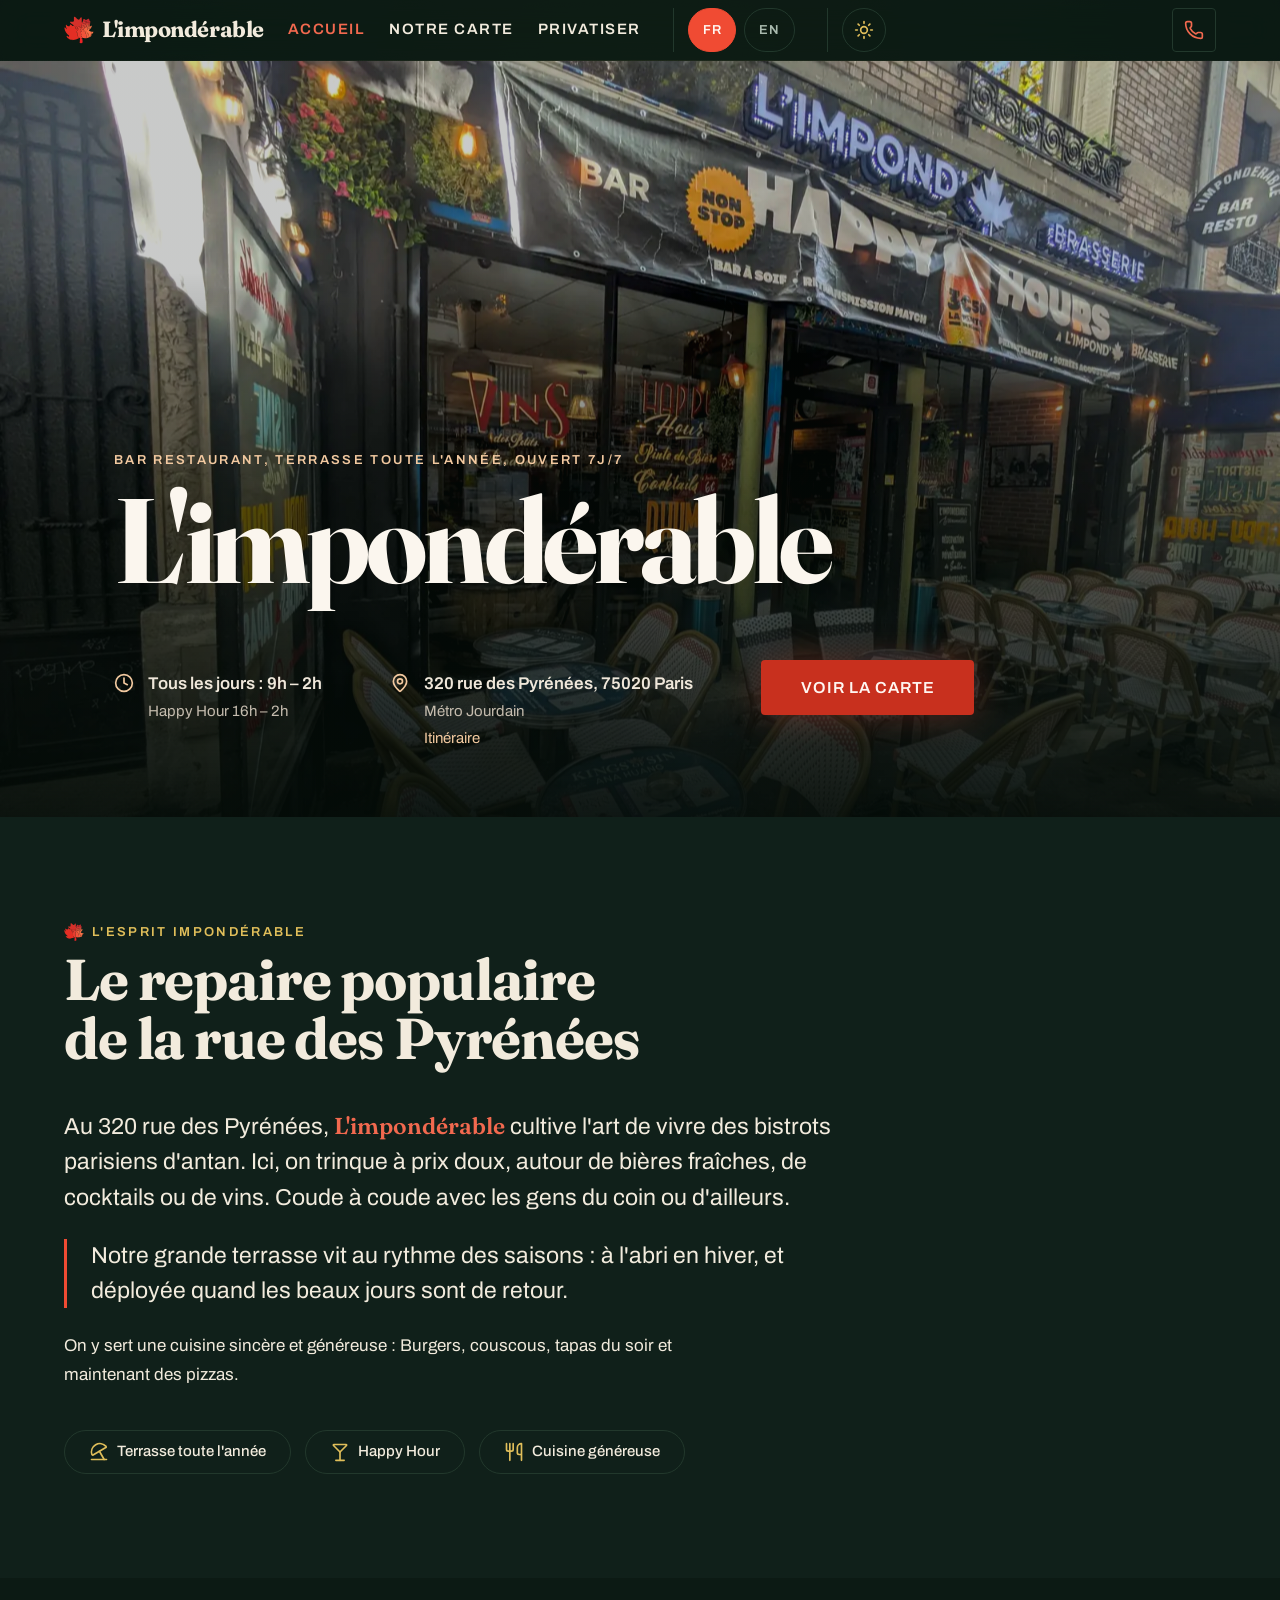
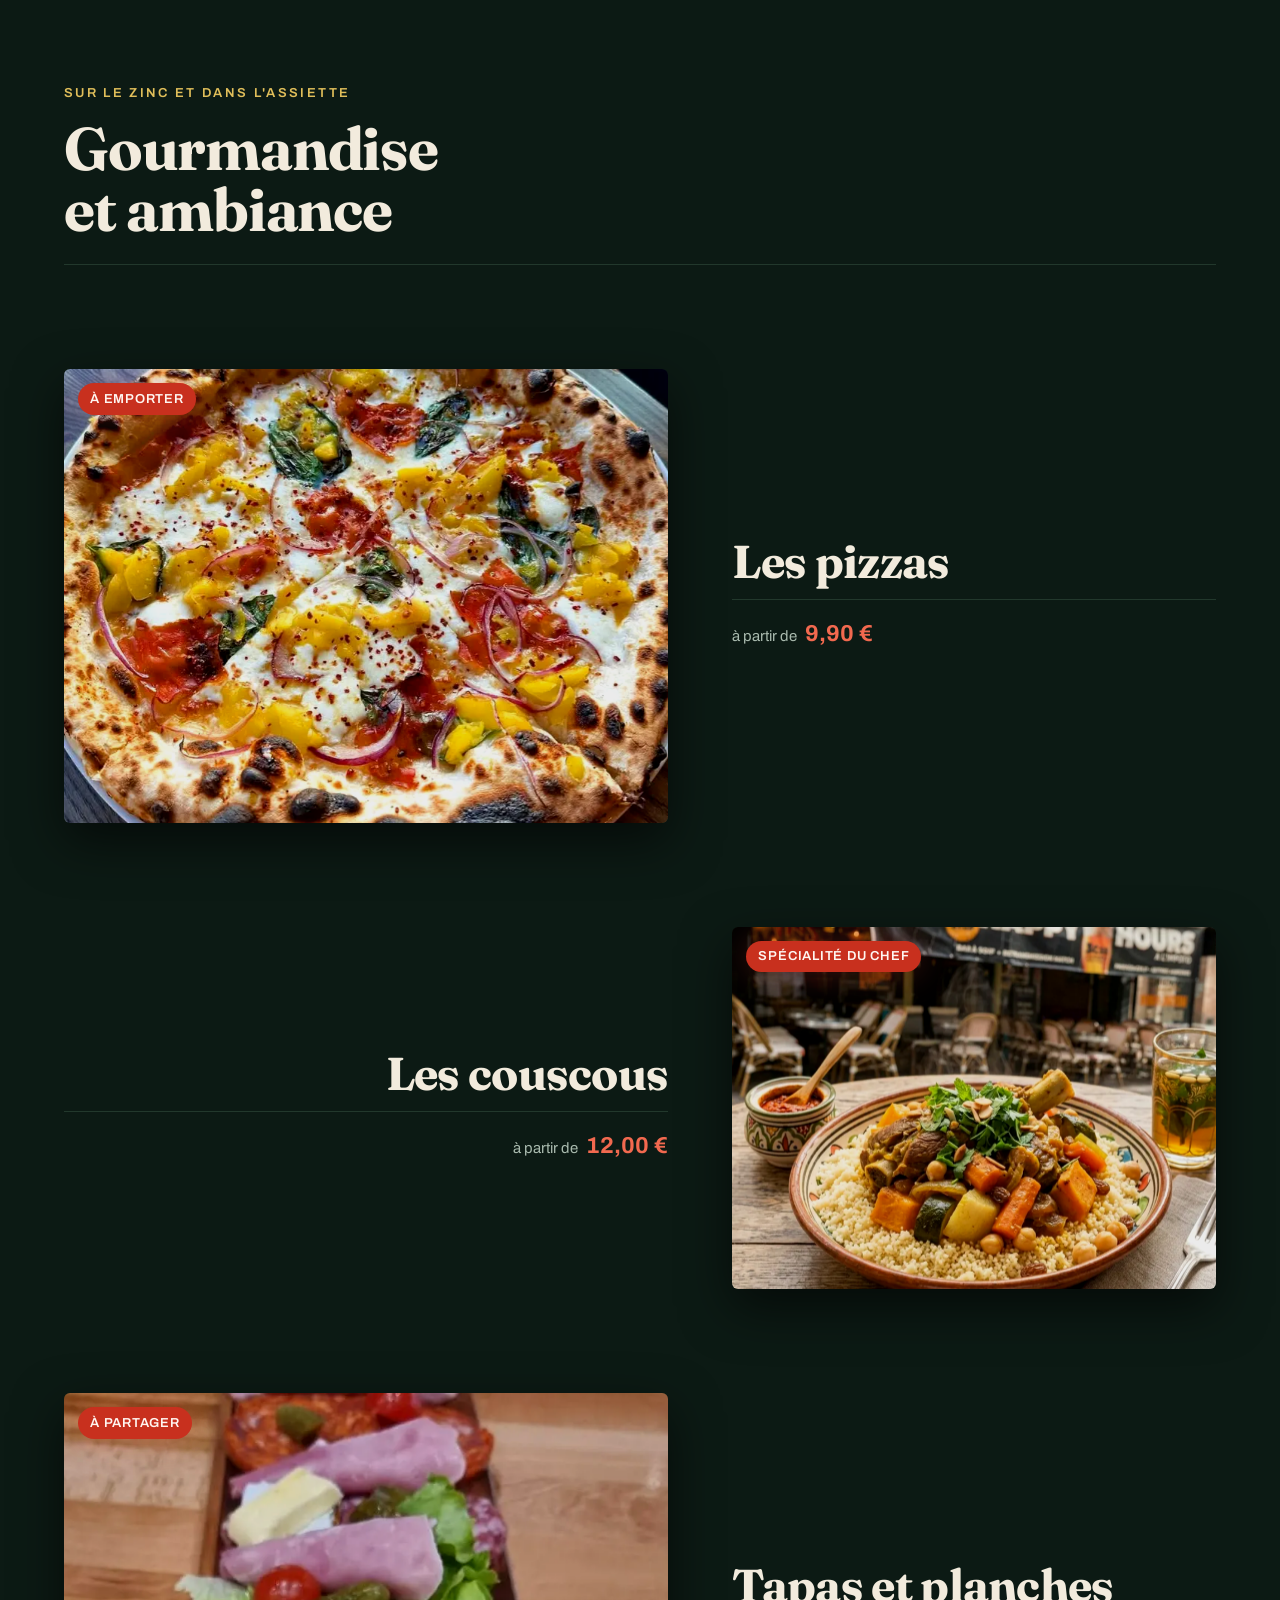
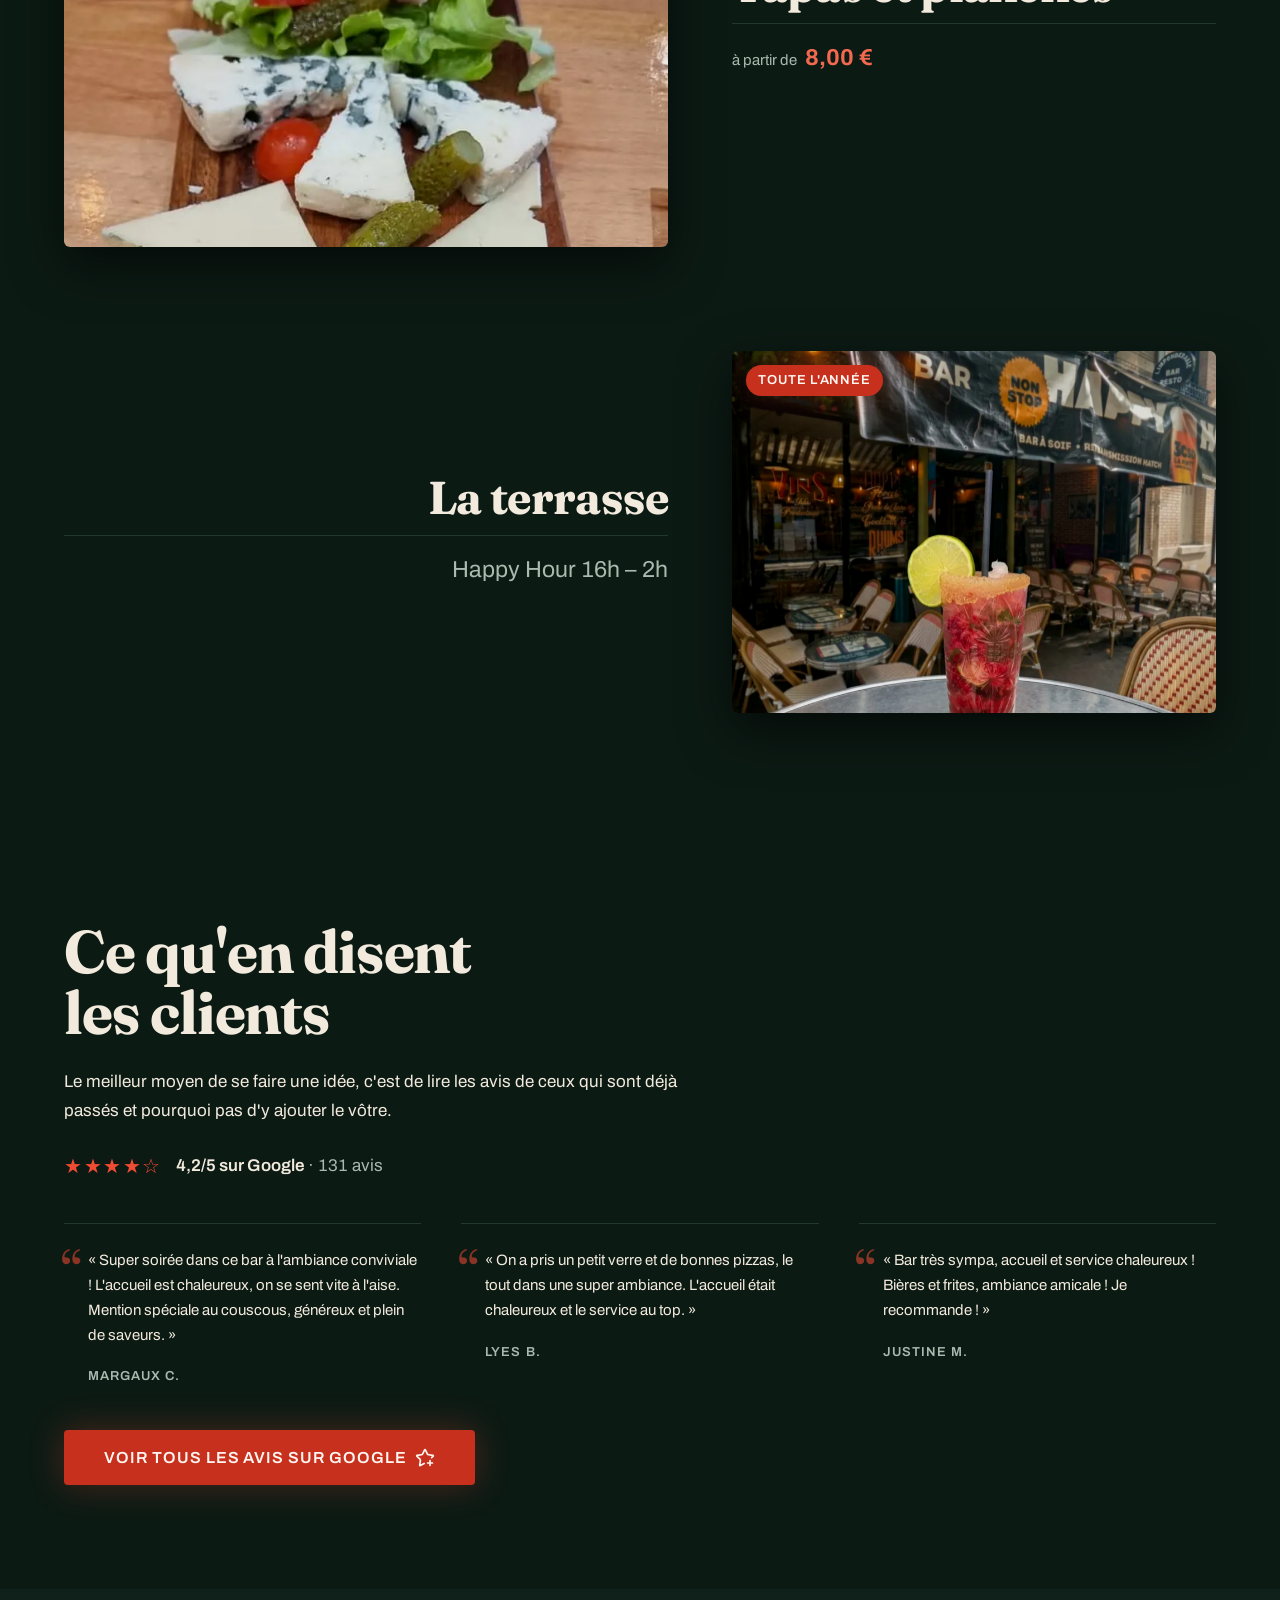
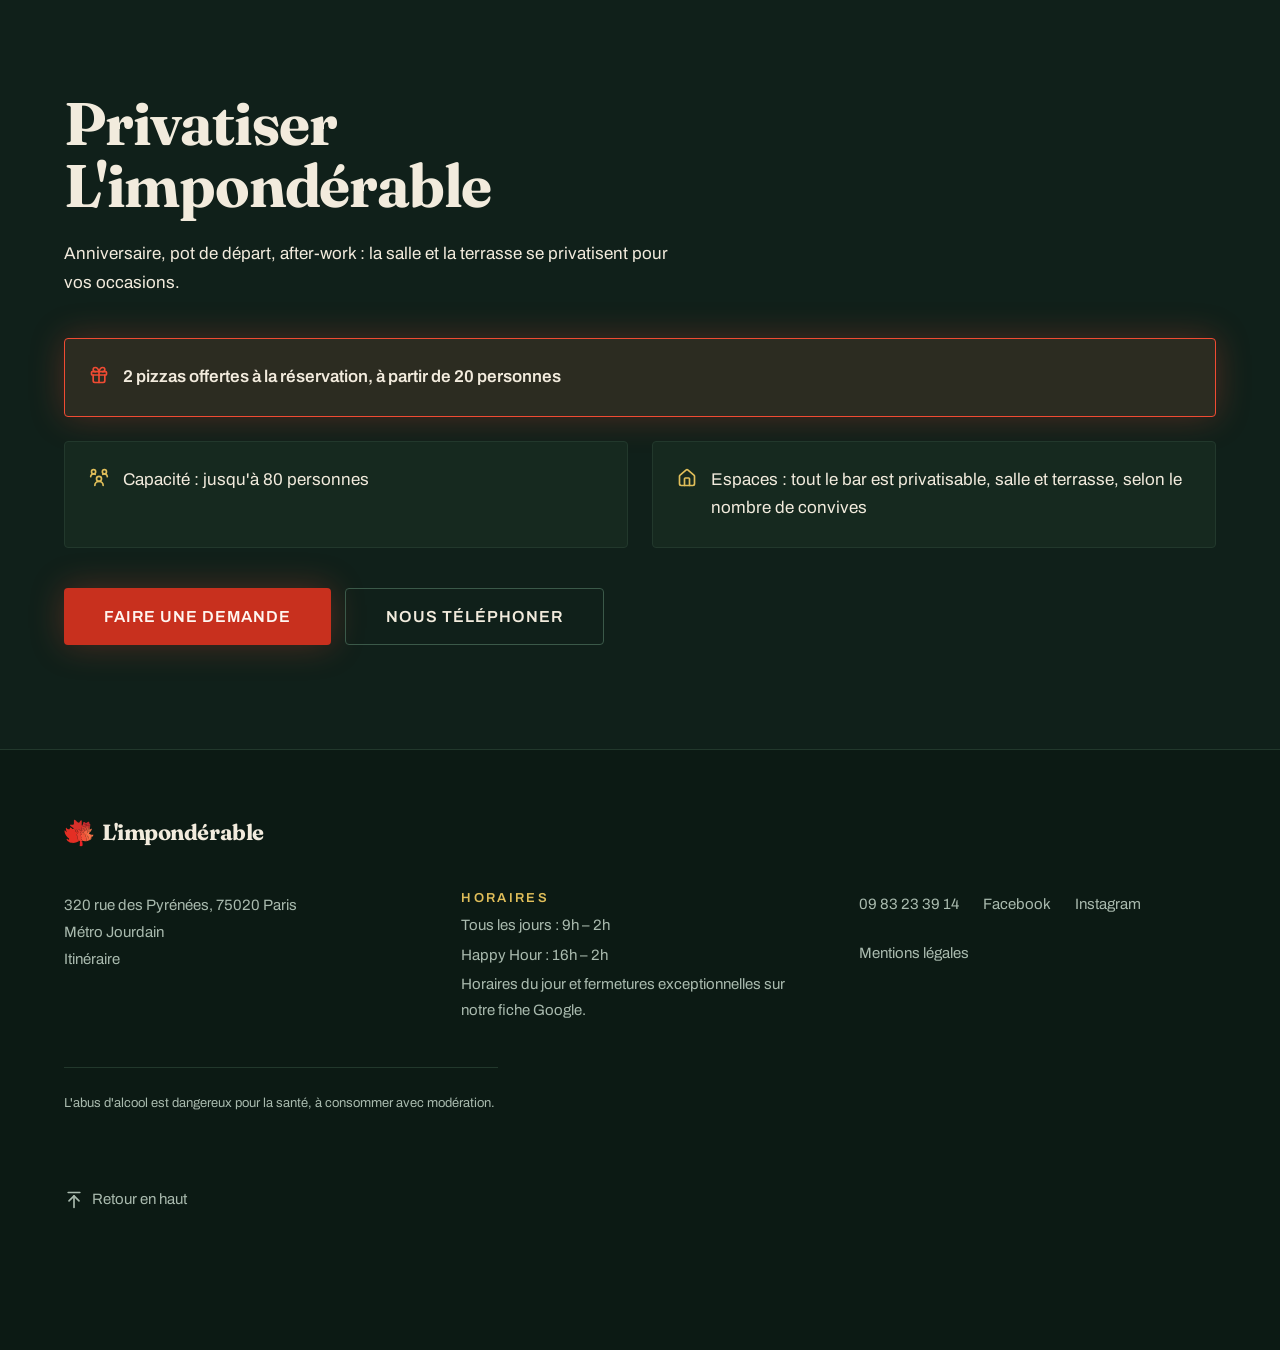
==== index.html @ a89e2364 "Nouveau hero, carte tapas et galerie de privatisation - premier écran : photo réelle de la devanture" ====
<!DOCTYPE html>
<html lang="fr">
<head>
    <meta charset="UTF-8">
    <meta name="viewport" content="width=device-width, initial-scale=1.0">
    <meta name="theme-color" content="#E6DFD1">
    <title data-i18n="titre_page_accueil">L'impondérable — Bar restaurant à Paris 20e, terrasse 7j/7</title>
    <meta name="robots" content="noindex, nofollow">
    <meta name="description" content="Bar restaurant au 320 rue des Pyrénées, Paris 20e. Terrasse couverte toute l'année, Happy Hour de 16h à 2h, ouvert 7j/7. Métro Jourdain." data-i18n-content="meta_description_accueil">
    <meta property="og:title" content="L'impondérable — Bar restaurant à Paris 20e" data-i18n-content="og_titre_accueil">
    <meta property="og:description" content="Bar restaurant au 320 rue des Pyrénées, Paris 20e. Terrasse couverte toute l'année, Happy Hour de 16h à 2h, ouvert 7j/7. Métro Jourdain." data-i18n-content="meta_description_accueil">
    <meta property="og:type" content="website">
    <meta property="og:url" content="https://TODO-DOMAINE/index.html">
    <meta property="og:image" content="https://TODO-DOMAINE/img/partage.jpg">
    <meta property="og:image:width" content="1200">
    <meta property="og:image:height" content="630">
    <meta property="og:locale" content="fr_FR">
    <meta property="og:site_name" content="L'impondérable">
    <meta name="twitter:card" content="summary_large_image">
    <link rel="canonical" href="https://TODO-DOMAINE/index.html">
    <link rel="icon" href="img/logo.svg" type="image/svg+xml">
    <link rel="icon" href="favicon.ico" sizes="32x32">
    <link rel="apple-touch-icon" href="img/apple-touch-icon.png">
    <!-- Les deux polices du premier écran sont demandées avant la feuille de
         style, qui ne les réclamerait qu'une fois analysée. Sur mobile, cela
         retire un aller-retour au moment où Google mesure le chargement.
         crossorigin est obligatoire même en local : une police est toujours
         récupérée en mode anonyme, sans quoi le navigateur la retéléchargerait. -->
    <link rel="preload" href="fonts/fraunces-700.woff2" as="font" type="font/woff2" crossorigin>
    <link rel="preload" href="fonts/archivo-400.woff2" as="font" type="font/woff2" crossorigin>
    <!-- Plus grand élément du premier écran : c'est lui que mesure le LCP. -->
    <link rel="preload" href="img/terrasse-jour.webp" imagesrcset="img/terrasse-jour-1200.webp 1200w, img/terrasse-jour.webp 1600w" imagesizes="100vw" as="image" fetchpriority="high">
    <link rel="stylesheet" href="css/style.css">
    <script src="js/jour-nuit.js"></script>
    <!-- Données structurées (schema.org). Elles ne changent rien à l'affichage :
         elles disent à Google ce qu'est cet établissement, où il se trouve, ce
         qu'il propose et quand il ouvre. C'est ce qui alimente la fiche latérale
         et le bandeau de résultats locaux.
         Le @graph déclare deux entités liées par leur @id : l'établissement,
         référencé ensuite depuis les autres pages, et le site lui-même.
         Volontairement absents : note moyenne et avis clients. Google interdit
         à un établissement de publier ses propres avis en données structurées ;
         ils doivent venir de la fiche Google, pas d'ici. -->
    <script type="application/ld+json">
    {
        "@context": "https://schema.org",
        "@graph": [
            {
                "@type": ["Restaurant", "BarOrPub"],
                "@id": "https://TODO-DOMAINE/#etablissement",
                "name": "L'impondérable",
                "description": "Bar restaurant du 20e arrondissement de Paris, rue des Pyrénées, à deux pas du métro Jourdain. Terrasse couverte toute l'année, Happy Hour de 16h à 2h, salle privatisable jusqu'à 80 personnes.",
                "url": "https://TODO-DOMAINE/",
                "logo": "https://TODO-DOMAINE/img/logo.svg",
                "image": [
                    "https://TODO-DOMAINE/img/partage.jpg",
                    "https://TODO-DOMAINE/img/terrasse-jour.webp",
                    "https://TODO-DOMAINE/img/bar.webp",
                    "https://TODO-DOMAINE/img/pizza.webp"
                ],
                "address": {
                    "@type": "PostalAddress",
                    "streetAddress": "320 rue des Pyrénées",
                    "addressLocality": "Paris",
                    "postalCode": "75020",
                    "addressRegion": "Île-de-France",
                    "addressCountry": "FR"
                },
                "geo": {
                    "@type": "GeoCoordinates",
                    "latitude": 48.8736,
                    "longitude": 2.3897
                },
                "hasMap": "https://www.google.com/maps/dir/?api=1&destination=320+rue+des+Pyr%C3%A9n%C3%A9es+75020+Paris",
                "telephone": "+33983233914",
                "email": "bessasoso@gmail.com",
                "servesCuisine": ["Française", "Pizza", "Couscous", "Tapas"],
                "priceRange": "€",
                "currenciesAccepted": "EUR",
                "publicAccess": true,
                "smokingAllowed": false,
                "maximumAttendeeCapacity": 80,
                "acceptsReservations": "https://TODO-DOMAINE/privatisation.html",
                "hasMenu": "https://TODO-DOMAINE/tarifs.html",
                "areaServed": {
                    "@type": "AdministrativeArea",
                    "name": "Paris 20e arrondissement"
                },
                "amenityFeature": [
                    {
                        "@type": "LocationFeatureSpecification",
                        "name": "Terrasse couverte toute l'année",
                        "value": true
                    },
                    {
                        "@type": "LocationFeatureSpecification",
                        "name": "Privatisation",
                        "value": true
                    },
                    {
                        "@type": "LocationFeatureSpecification",
                        "name": "Happy Hour",
                        "value": true
                    }
                ],
                "openingHoursSpecification": [
                    {
                        "@type": "OpeningHoursSpecification",
                        "dayOfWeek": ["Monday", "Tuesday", "Wednesday", "Thursday", "Friday", "Saturday", "Sunday"],
                        "opens": "09:00",
                        "closes": "02:00"
                    }
                ],
                "makesOffer": {
                    "@type": "Offer",
                    "name": "Privatisation du bar",
                    "description": "Privatisation de tout ou partie du bar, jusqu'à 80 personnes, tous les jours sauf le dimanche. Deux pizzas offertes à partir de 20 personnes.",
                    "url": "https://TODO-DOMAINE/privatisation.html",
                    "availability": "https://schema.org/InStock",
                    "priceCurrency": "EUR",
                    "areaServed": {
                        "@type": "AdministrativeArea",
                        "name": "Paris 20e arrondissement"
                    }
                },
                "potentialAction": {
                    "@type": "ReserveAction",
                    "name": "Demander une privatisation",
                    "target": {
                        "@type": "EntryPoint",
                        "urlTemplate": "https://TODO-DOMAINE/privatisation.html",
                        "inLanguage": "fr-FR",
                        "actionPlatform": [
                            "https://schema.org/DesktopWebPlatform",
                            "https://schema.org/MobileWebPlatform"
                        ]
                    },
                    "result": {
                        "@type": "Reservation",
                        "name": "Demande de privatisation"
                    }
                },
                "sameAs": [
                    "https://www.facebook.com/barlimponderable/",
                    "https://www.instagram.com/limponderable2021/",
                    "https://share.google/3GtbogjKdMXxzdB8y"
                ]
            },
            {
                "@type": "WebSite",
                "@id": "https://TODO-DOMAINE/#site",
                "url": "https://TODO-DOMAINE/",
                "name": "L'impondérable",
                "inLanguage": "fr-FR",
                "publisher": { "@id": "https://TODO-DOMAINE/#etablissement" }
            }
        ]
    }
    </script>
    <!-- « sameAs » rattache le site aux comptes Facebook et Instagram du bar
         aux yeux des moteurs : c'est ce qui permet de reconnaître qu'il s'agit
         du même établissement. Les coordonnées géographiques sont celles du
         320 rue des Pyrénées, à vérifier si l'adresse change. -->
</head>
<body id="top">
    <a class="lien-evitement" href="#contenu" data-i18n="aller_au_contenu">Aller au contenu</a>
    <header>
        <a href="index.html" class="brand"> <img src="img/logo.svg" alt="" class="logo" width="32" height="32" loading="lazy" decoding="async">L'impondérable</a>
        <nav id="nav-principale" class="nav-principale">
            <ul>
                <li><a href="index.html" aria-current="page" data-i18n="nav_accueil">Accueil</a></li>
                <li><a href="tarifs.html" data-i18n="nav_carte">Notre carte</a></li>
                <li><a href="privatisation.html" data-i18n="nav_privatiser">Privatiser</a></li>
            </ul>
        </nav>
        <div class="header-actions">
            <a href="tel:+33983233914" aria-label="Appeler le bar" data-i18n-aria-label="appeler_aria" class="btn-icon btn-appel">
                <svg xmlns="http://www.w3.org/2000/svg"
                viewBox="0 0 24 24" aria-hidden="true" fill="none" stroke="currentColor" stroke-width="2" stroke-linecap="round" stroke-linejoin="round" class="lucide lucide-phone"><path d="M13.832 16.568a1 1 0 0 0 1.213-.303l.355-.465A2 2 0 0 1 17 15h3a2 2 0 0 1 2 2v3a2 2 0 0 1-2 2A18 18 0 0 1 2 4a2 2 0 0 1 2-2h3a2 2 0 0 1 2 2v3a2 2 0 0 1-.8 1.6l-.468.351a1 1 0 0 0-.292 1.233 14 14 0 0 0 6.392 6.384"/></svg>
            </a>
            <button type="button" id="bouton-menu" class="btn-icon btn-menu" aria-expanded="false" aria-controls="nav-principale" aria-label="Ouvrir le menu" data-i18n-aria-label="menu_ouvrir_aria">
                <svg class="icone-menu-ouvrir lucide lucide-menu" xmlns="http://www.w3.org/2000/svg" viewBox="0 0 24 24" aria-hidden="true" fill="none" stroke="currentColor" stroke-width="2" stroke-linecap="round" stroke-linejoin="round"><path d="M4 6h16"/><path d="M4 12h16"/><path d="M4 18h16"/></svg>
                <svg class="icone-menu-fermer lucide lucide-x" hidden xmlns="http://www.w3.org/2000/svg" viewBox="0 0 24 24" aria-hidden="true" fill="none" stroke="currentColor" stroke-width="2" stroke-linecap="round" stroke-linejoin="round"><path d="M18 6 6 18"/><path d="m6 6 12 12"/></svg>
            </button>
        </div>
    </header>
    <main id="contenu" tabindex="-1">
        <section class="hero">
        <div class="hero-media">
            <img src="img/terrasse-jour.webp" srcset="img/terrasse-jour-1200.webp 1200w, img/terrasse-jour.webp 1600w" sizes="100vw" alt="Devanture et terrasse de L'impondérable, rue des Pyrénées à Paris 20e" data-i18n-alt="hero_photo_alt" width="1600" height="1362" fetchpriority="high">
        </div>
        <div class="hero-content">
            <p class="eyebrow" data-i18n="hero_eyebrow">Bar restaurant, terrasse toute l'année, ouvert 7j/7</p>
            <h1>L'impondérable</h1>
            <div class="info">
                <div class="center-icon">
                    <svg xmlns="http://www.w3.org/2000/svg" aria-hidden="true" viewBox="0 0 24 24" fill="none" stroke="currentColor" stroke-width="2" stroke-linecap="round" stroke-linejoin="round" class="lucide lucide-clock"><circle cx="12" cy="12" r="10"/><path d="M12 6v6l4 2"/></svg>
                </div>
                <div class="info-text">
                    <p data-i18n="hero_horaires">Tous les jours : 9h – 2h</p>
                    <span data-i18n="hero_happy_hour">Happy Hour 16h – 2h</span>
                </div>
            </div>
            <div class="info">
                <div class="center-icon">
                    <svg xmlns="http://www.w3.org/2000/svg" aria-hidden="true" viewBox="0 0 24 24" fill="none" stroke="currentColor" stroke-width="2" stroke-linecap="round" stroke-linejoin="round" class="lucide lucide-map-pin"><path d="M20 10c0 4.993-5.539 10.193-7.399 11.799a1 1 0 0 1-1.202 0C9.539 20.193 4 14.993 4 10a8 8 0 0 1 16 0"/><circle cx="12" cy="10" r="3"/></svg>
                </div>
                <div class="info-text">
                    <p>320 rue des Pyrénées, 75020 Paris</p>
                    <span data-i18n="hero_metro">Métro Jourdain</span>
                    <a href="https://www.google.com/maps/dir/?api=1&amp;destination=320+rue+des+Pyr%C3%A9n%C3%A9es+75020+Paris" target="_blank" rel="noopener" class="lien-itineraire" data-i18n="itineraire">Itinéraire</a>
                </div>
            </div>
                <a href="tarifs.html" class="cta" data-i18n="hero_cta">Voir la Carte</a>
            </div>
        </section>
        <section class="story">
            <div class="eyebrow-row">
                <img src="img/logo.svg" alt="" class="iconlogo" width="22" height="22" loading="lazy" decoding="async">
                <span class="eyebrow" data-i18n="story_eyebrow">L'esprit Impondérable</span>
            </div>
            <h2 data-i18n="story_h2">Le repaire populaire de la rue des Pyrénées</h2>
            <p class="lead">
                <span data-i18n="story_lead_avant">Au 320 rue des Pyrénées,</span> <strong>L'impondérable</strong> <span data-i18n="story_lead_apres">cultive l'art de vivre des bistrots parisiens d'antan. Ici, on trinque à prix doux, autour de bières fraîches, de cocktails ou de vins. Coude à coude avec les gens du coin ou d'ailleurs.</span>
            </p>
            <p class="text-important" data-i18n="story_important">
                Notre grande terrasse vit au rythme des saisons : à l'abri en hiver, et déployée quand les beaux jours sont de retour.
            </p>
            <p data-i18n="story_cuisine">
                On y sert une cuisine sincère et généreuse : Burgers, couscous, tapas du soir et maintenant des pizzas.
            </p>
            <div class="tags">
                <div class="tag">
                    <div class="center-icon">
                        <svg xmlns="http://www.w3.org/2000/svg" viewBox="0 0 24 24" fill="none" stroke="currentColor" stroke-width="2" stroke-linecap="round" stroke-linejoin="round" class="lucide lucide-parasol" aria-hidden="true"><path d="M12.5 11.134 18.196 21"/><path d="M20.425 5.299a10 10 0 0 0-16.941 9.78c.183.563.843.774 1.355.478L20.16 6.711c.512-.296.66-.973.264-1.413"/><path d="M21 21H3"/></svg>
                    </div>
                    <p data-i18n="tag_terrasse">Terrasse toute l'année</p>
                </div>
                <div class="tag">
                    <svg xmlns="http://www.w3.org/2000/svg" viewBox="0 0 24 24" fill="none" stroke="currentColor" stroke-width="2" stroke-linecap="round" stroke-linejoin="round" class="lucide lucide-martini" aria-hidden="true"><path d="M12 12 4.207 4.207A.707.707 0 0 1 4.707 3h14.586a.707.707 0 0 1 .5 1.207z"/><path d="M12 12v10"/><path d="M7 22h10"/></svg>
                    <p data-i18n="tag_happy_hour">Happy Hour</p>
                </div>
                <div class="tag">
                    <svg xmlns="http://www.w3.org/2000/svg" viewBox="0 0 24 24" fill="none" stroke="currentColor" stroke-width="2" stroke-linecap="round" stroke-linejoin="round" class="lucide lucide-utensils" aria-hidden="true"><path d="M3 2v7c0 1.1.9 2 2 2h4a2 2 0 0 0 2-2V2"/><path d="M7 2v20"/><path d="M21 15V2a5 5 0 0 0-5 5v6c0 1.1.9 2 2 2h3Zm0 0v7"/></svg>
                    <p data-i18n="tag_cuisine">Cuisine généreuse</p>
                </div>
            </div>
        </section>
        <section class="ambiance">
            <div class="ambiance-header">
                <div class="ambiance-title">
                <span class="eyebrow" data-i18n="ambiance_eyebrow">Sur le zinc et dans l'assiette</span>
                <h2 data-i18n="ambiance_h2">Gourmandise et ambiance</h2>
            </div>
            </div>
            <div class="card">
                <div class="card-media">
                    <img src="img/pizza.webp" alt="Pizza cuite au four, garnie de mozzarella, salami, poivrons et oignons rouges" data-i18n-alt="ambiance_pizzas_alt" width="900" height="675" loading="lazy" decoding="async">
                    <span class="tag-picture" data-i18n="ambiance_pizzas_tag">À emporter</span>
                </div>
                <div class="card-body">
                    <h3 data-i18n="ambiance_pizzas_titre">Les pizzas</h3>
                    <span class="card-prix" data-prix-min="pizza"></span>
                </div>
            </div>
            <div class="card">
                <div class="card-media">
                    <img src="img/couscous.webp" alt="Couscous du chef à L'impondérable : semoule, viande, légumes, pois chiches et raisins secs" data-i18n-alt="ambiance_couscous_alt" width="1000" height="750" loading="lazy" decoding="async">
                    <span class="tag-picture" data-i18n="ambiance_couscous_tag">Spécialité du chef</span>
                </div>
                <div class="card-body">
                    <h3 data-i18n="ambiance_couscous_titre">Les couscous</h3>
                    <span class="card-prix" data-prix-min="couscous"></span>
                </div>
            </div>
            <div class="card">
                <div class="card-media">
                    <img src="img/planche-mixte.webp" alt="Planche mixte de L'impondérable : jambon, chorizo, fromages, salade, tomates cerises et cornichons" data-i18n-alt="ambiance_tapas_alt" width="922" height="692" loading="lazy" decoding="async">
                    <span class="tag-picture" data-i18n="ambiance_tapas_tag">À partager</span>
                </div>
                <div class="card-body">
                    <h3 data-i18n="ambiance_tapas_titre">Tapas et planches</h3>
                    <span class="card-prix" data-prix-min="tapas"></span>
                </div>
            </div>
            <div class="card">
                <div class="card-media">
                    <img src="img/terrasse-cocktail.webp" alt="Cocktail aux fruits rouges et citron vert sur la terrasse de L'impondérable, rue des Pyrénées à Paris 20e" data-i18n-alt="ambiance_terrasse_alt" width="1000" height="750" loading="lazy" decoding="async">
                    <span class="tag-picture" data-i18n="ambiance_terrasse_tag">Toute l'année</span>
                </div>
                <div class="card-body">
                    <h3 data-i18n="ambiance_terrasse_titre">La terrasse</h3>
                    <span data-i18n="ambiance_terrasse_happy_hour">Happy Hour 16h – 2h</span>
                </div>
            </div>
        </section>
        <section class="avis">
            <h2 data-i18n="avis_h2">Ce qu'en disent les clients</h2>
            <p data-i18n="avis_intro">
                Le meilleur moyen de se faire une idée, c'est de lire les avis
                de ceux qui sont déjà passés et pourquoi pas d'y ajouter le vôtre.
            </p>
            <div class="avis-note">
                <span class="avis-etoiles" aria-hidden="true">★★★★☆</span>
                <p><span data-i18n="avis_note">4,2/5 sur Google</span> <span data-i18n="avis_nombre">· 131 avis</span></p>
            </div>
            <div class="avis-liste">
                <blockquote class="avis-carte">
                    <p>« Super soirée dans ce bar à l'ambiance conviviale ! L'accueil est chaleureux, on se sent vite à l'aise. Mention spéciale au couscous, généreux et plein de saveurs. »</p>
                    <cite>Margaux C.</cite>
                </blockquote>
                <blockquote class="avis-carte">
                    <p>« On a pris un petit verre et de bonnes pizzas, le tout dans une super ambiance. L'accueil était chaleureux et le service au top. »</p>
                    <cite>Lyes B.</cite>
                </blockquote>
                <blockquote class="avis-carte">
                    <p>« Bar très sympa, accueil et service chaleureux ! Bières et frites, ambiance amicale ! Je recommande ! »</p>
                    <cite>Justine M.</cite>
                </blockquote>
            </div>
            <a href="https://share.google/3GtbogjKdMXxzdB8y" class="cta" target="_blank" rel="noopener">
                <span data-i18n="avis_cta">Voir tous les avis sur Google</span>
                <div class="center-icon">
                    <svg xmlns="http://www.w3.org/2000/svg" aria-hidden="true" viewBox="0 0 24 24" fill="none" stroke="currentColor" stroke-width="2" stroke-linecap="round" stroke-linejoin="round" class="lucide lucide-star-plus"><path d="M11.013 18.582 6.396 21.01a.53.53 0 0 1-.77-.56l.881-5.139a2.12 2.12 0 0 0-.611-1.879L2.16 9.795a.53.53 0 0 1 .294-.906l5.165-.755a2.12 2.12 0 0 0 1.597-1.16l2.309-4.679a.53.53 0 0 1 .95 0l2.31 4.679a2.12 2.12 0 0 0 1.595 1.16l5.166.756a.53.53 0 0 1 .294.904L20 11.5"/><path d="M15 18h6"/><path d="M18 15v6"/></svg>
                </div>
            </a>
        </section>
        <section class="privatisation">
            <h2 data-i18n="privatisation_h2">Privatiser L'impondérable</h2>
            <p data-i18n="privatisation_intro">
                Anniversaire, pot de départ, after-work : la salle et la terrasse
                se privatisent pour vos occasions.
            </p>
            <ul class="privatisation-reperes">
                <li class="repere-offre">
                    <div class="center-icon">
                        <svg xmlns="http://www.w3.org/2000/svg" aria-hidden="true" viewBox="0 0 24 24" fill="none" stroke="currentColor" stroke-width="2" stroke-linecap="round" stroke-linejoin="round" class="lucide lucide-gift"><rect x="3" y="8" width="18" height="4" rx="1"/><path d="M12 8v13"/><path d="M19 12v7a2 2 0 0 1-2 2H7a2 2 0 0 1-2-2v-7"/><path d="M7.5 8a2.5 2.5 0 0 1 0-5A4.8 8 0 0 1 12 8a4.8 8 0 0 1 4.5-5 2.5 2.5 0 0 1 0 5"/></svg>
                    </div>
                    <span data-i18n="privatisation_offre">2 pizzas offertes à la réservation, à partir de 20 personnes</span>
                </li>
                <li>
                    <div class="center-icon">
                        <svg xmlns="http://www.w3.org/2000/svg" aria-hidden="true" viewBox="0 0 24 24" fill="none" stroke="currentColor" stroke-width="2" stroke-linecap="round" stroke-linejoin="round" class="lucide lucide-user-round-group"><path d="M17 21a5 5 0 00-10 0"/><path d="M22 10.5a3.5 3.5 0 00-5.507-2.868"/><path d="M7.507 7.632A3.5 3.5 0 002 10.5"/><circle cx="12" cy="13" r="3"/><circle cx="18.5" cy="4.5" r="2.5"/><circle cx="5.5" cy="4.5" r="2.5"/></svg>
                    </div>
                    <span data-i18n="privatisation_capacite">Capacité : jusqu'à 80 personnes</span>
                </li>
                <li>
                    <div class="center-icon">
                        <svg xmlns="http://www.w3.org/2000/svg" aria-hidden="true" viewBox="0 0 24 24" fill="none" stroke="currentColor" stroke-width="2" stroke-linecap="round" stroke-linejoin="round" class="lucide lucide-house"><path d="M15 21v-8a1 1 0 0 0-1-1h-4a1 1 0 0 0-1 1v8"/><path d="M3 10a2 2 0 0 1 .709-1.528l7-6a2 2 0 0 1 2.582 0l7 6A2 2 0 0 1 21 10v9a2 2 0 0 1-2 2H5a2 2 0 0 1-2-2z"/></svg>
                    </div>
                    <span data-i18n="privatisation_espaces">Espaces : tout le bar est privatisable, salle et terrasse, selon le nombre de convives</span>
                </li>
            </ul>
            <div class="actions">
                <a href="privatisation.html" class="cta" data-i18n="privatisation_cta_demande">Faire une demande</a>
                <a href="tel:+33983233914" class="cta-secondaire" data-i18n="privatisation_cta_appeler">Nous téléphoner</a>
            </div>
        </section>
    </main>
    <footer>
        <div class="footer-marque">
            <img src="img/logo.svg" alt="" class="logo" width="32" height="32" loading="lazy" decoding="async">
            <span>L'impondérable</span>
        </div>

        <address>
            320 rue des Pyrénées, 75020 Paris<br>
            <span data-i18n="hero_metro">Métro Jourdain</span><br>
            <a href="https://www.google.com/maps/dir/?api=1&amp;destination=320+rue+des+Pyr%C3%A9n%C3%A9es+75020+Paris" target="_blank" rel="noopener" class="lien-itineraire" data-i18n="itineraire">Itinéraire</a>
        </address>

        <div class="footer-horaires">
            <h2 data-i18n="footer_horaires_titre">Horaires</h2>
            <p data-i18n="footer_horaires_habituels">Tous les jours : 9h – 2h</p>
            <p data-i18n="footer_horaires_happy_hour">Happy Hour : 16h – 2h</p>
            <p>
                <span data-i18n="footer_horaires_note_avant">Horaires du jour et fermetures exceptionnelles sur</span>
                <a href="https://share.google/3GtbogjKdMXxzdB8y" target="_blank" rel="noopener" data-i18n="footer_horaires_lien">notre fiche Google</a>.
            </p>
        </div>

        <ul class="footer-liens">
            <li><a href="tel:+33983233914">09 83 23 39 14</a></li>
            <li><a href="https://www.facebook.com/barlimponderable/" target="_blank" rel="noopener">Facebook</a></li>
            <li><a href="https://www.instagram.com/limponderable2021/" target="_blank" rel="noopener">Instagram</a></li>
            <li><a href="mentions-legales.html" data-i18n="footer_lien_mentions">Mentions légales</a></li>
        </ul>

        <p class="message-sanitaire">
            L'abus d'alcool est dangereux pour la santé, à consommer avec modération.
        </p>

        <p class="retour-haut"><a href="#top"><svg xmlns="http://www.w3.org/2000/svg" viewBox="0 0 24 24" aria-hidden="true" fill="none" stroke="currentColor" stroke-width="2" stroke-linecap="round" stroke-linejoin="round" class="lucide lucide-arrow-up-to-line"><path d="M5 3h14"/><path d="m18 13-6-6-6 6"/><path d="M12 7v14"/></svg><span data-i18n="footer_retour_haut">Retour en haut</span></a></p>
    </footer>
    <div class="barre-flottante">
        <a href="tel:+33983233914" class="cta">
            <svg xmlns="http://www.w3.org/2000/svg" viewBox="0 0 24 24" aria-hidden="true" fill="none" stroke="currentColor" stroke-width="2" stroke-linecap="round" stroke-linejoin="round" class="lucide lucide-phone"><path d="M13.832 16.568a1 1 0 0 0 1.213-.303l.355-.465A2 2 0 0 1 17 15h3a2 2 0 0 1 2 2v3a2 2 0 0 1-2 2A18 18 0 0 1 2 4a2 2 0 0 1 2-2h3a2 2 0 0 1 2 2v3a2 2 0 0 1-.8 1.6l-.468.351a1 1 0 0 0-.292 1.233 14 14 0 0 0 6.392 6.384"/></svg>
            <span data-i18n="barre_flottante_appeler">Appeler</span>
        </a>
    </div>
    <script src="js/i18n.js" defer></script>
    <script src="js/app.js" defer></script>
    <script src="js/tarifs.js" defer></script>
    <script src="js/animations.js" defer></script>
</body>
</html>
---- css/style.css ----
/* ==========================================================================
   L'impondérable — feuille de style unique
   ==========================================================================

   Concept : le site change de matière avec l'heure.
     JOUR  — papier grainé, filets tracés, ombres douces. On a envie de
             toucher. Les photos de plats y sont appétissantes.
     NUIT  — encre profonde, plus aucune bordure : les blocs émergent du fond
             par la lumière. Trois éléments seulement s'allument, écho des
             néons de la vitrine.

   Ce qui NE CHANGE JAMAIS entre les deux modes : la grille, les tailles, les
   positions, les espacements, la typographie. C'est la même page sous une
   autre lumière — c'est ce qui rend le double mode tenable.

   Le mode est posé sur <html data-mode="jour|nuit"> par js/jour-nuit.js.

   Sommaire
     1.  Réglages et palettes
     2.  Base et matière
     3.  Typographie
     4.  Liens, boutons, focus
     5.  En-tête et navigation
     6.  Sélecteurs (langue, mode)
     7.  Premier écran
     8.  Présentation
     9.  Ambiance (zigzag)
     10. Avis
     11. Privatisation
     12. Pied de page
     13. Barre flottante
     14. Apparitions et mouvement
     15. Page de la carte
     16. Formulaire de privatisation
     17. Mentions légales et page introuvable
     18. Invitation au clic
   ========================================================================== */


/* ==========================================================================
   1. Réglages et palettes
   ========================================================================== */

:root {
    /* --- Espacements, sur une seule échelle --- */
    --xs: 0.5rem;
    --sm: 0.875rem;
    --md: 1.5rem;
    --lg: 2.5rem;
    --xl: 4rem;
    --xxl: 6.5rem;

    --conteneur: 1180px;
    --lecture: 62ch;
    --gouttiere: clamp(1.25rem, 5vw, 4rem);
    --cible: 44px;
    --rayon: 4px;
    /* Hauteur des deux barres collantes, calculée plutôt qu'écrite en dur :
       cible tactile + espacements + filet. Sert aux ancres de la carte et au
       menu plein écran, qui doivent se poser juste dessous. */
    --hauteur-entete: calc(var(--cible) + var(--xs) * 2 + 1px);
    --hauteur-nav-categories: calc(var(--cible) + var(--xs) * 2 + 1px);
    --rayon-photo: 6px;

    /* --- Typographie --- */
    --titre: "Fraunces", Georgia, "Times New Roman", serif;
    --police: "Archivo", -apple-system, BlinkMacSystemFont, "Segoe UI", Roboto, Helvetica, Arial, sans-serif;

    /* Le nom du bar est un seul mot, qui ne peut pas passer à la ligne : sa
       taille doit le faire tenir dans l'écran le plus étroit (320 px, gouttières
       comprises). Le mot mesure environ 7 fois la taille de la police. */
    --t-h1: clamp(2.25rem, 12.5vw, 7.5rem);
    --t-h2: clamp(2rem, 5.2vw, 3.75rem);
    /* Titre de page intérieure : la même voix que le premier écran, une
       octave plus bas. --t-h1 reste réservé au nom du bar. */
    --t-h1-page: clamp(2.5rem, 7vw, 5rem);
    --t-h3: clamp(1.375rem, 2.6vw, 1.875rem);
    --t-lead: clamp(1.125rem, 2vw, 1.4375rem);
    --t-corps: 1.0625rem;
    --t-petit: 0.9375rem;
    --t-label: 0.8125rem;

    /* --- JOUR : la matière --- */
    --fond: #E6DFD1;
    --fond-alt: #DDD4C2;
    --fond-carte: #F3EEE4;
    --texte: #1E1913;
    --texte-doux: #625849;
    --ligne: #C4B9A4;
    --ligne-forte: #8C8371;
    --accent: #C8301E;
    --accent-lien: #A8281A;
    /* Ocre assombri : la version plus claire ne tenait pas le contraste
       minimal pour les sur-titres, qui sont petits et en capitales. */
    --accent-doux: #70481E;
    --cta-fond: #C8301E;
    --cta-texte: #FDF6F1;

    --ombre-photo: 0 1px 2px rgba(30, 25, 19, 0.08), 0 10px 28px rgba(30, 25, 19, 0.12);
    --ombre-bloc: 0 1px 2px rgba(30, 25, 19, 0.05), 0 4px 14px rgba(30, 25, 19, 0.06);
    --lueur: none;
    --grain-opacite: 0.05;
    --voile-photo: linear-gradient(to top, rgba(18, 14, 10, 0.92) 0%, rgba(18, 14, 10, 0.55) 38%, rgba(18, 14, 10, 0.12) 70%);
    --photo-filtre: none;

    color-scheme: light;
}

/* --- NUIT : la lumière, dans la famille « bouteille » ---
   Fond vert bouteille très sombre plutôt que bleu nuit, et l'or en accent
   doux : c'est la palette du bar éclairé le soir, pas celle d'un écran. */
:root[data-mode="nuit"] {
    --fond: #0C1A14;
    --fond-alt: #10201A;
    --fond-carte: #16291F;
    --texte: #F2EBDD;
    --texte-doux: #A9BAAE;
    --ligne: #22382C;
    --ligne-forte: #3B5949;
    --accent: #F04B33;
    --accent-lien: #F2694F;
    --accent-doux: #E0BE5A;
    /* Le rouge du bouton reste celui du jour : un rouge plus clair la nuit
       tombait sous le contraste minimal avec son texte. C'est le halo, pas
       la teinte, qui donne l'impression d'allumage. */
    --cta-fond: #C8301E;
    --cta-texte: #FFF6F1;

    /* La nuit, les blocs ne sont plus posés sur le fond : ils en émergent. */
    --ombre-photo: 0 18px 50px rgba(0, 0, 0, 0.6);
    --ombre-bloc: none;
    --lueur: 0 0 34px rgba(240, 75, 51, 0.28);
    --grain-opacite: 0.028;
    --voile-photo: linear-gradient(to top, rgba(4, 12, 8, 0.94) 0%, rgba(4, 12, 8, 0.6) 40%, rgba(4, 12, 8, 0.15) 72%);
    --photo-filtre: contrast(1.08) saturate(1.05) brightness(0.92);

    color-scheme: dark;
}

/* Les transitions de couleur ne vivent que le temps de la bascule : en
   permanence, elles alourdiraient chaque survol et chaque défilement. */
:root.bascule-en-cours,
:root.bascule-en-cours * {
    transition: background-color 0.45s ease, color 0.45s ease,
                border-color 0.45s ease, box-shadow 0.45s ease !important;
}


/* ==========================================================================
   2. Base et matière
   ========================================================================== */

@font-face {
    font-family: "Fraunces";
    src: url("../fonts/fraunces-400.woff2") format("woff2");
    font-weight: 400;
    font-display: swap;
}

@font-face {
    font-family: "Fraunces";
    src: url("../fonts/fraunces-600.woff2") format("woff2");
    font-weight: 600;
    font-display: swap;
}

@font-face {
    font-family: "Fraunces";
    src: url("../fonts/fraunces-700.woff2") format("woff2");
    font-weight: 700;
    font-display: swap;
}

@font-face {
    font-family: "Archivo";
    src: url("../fonts/archivo-400.woff2") format("woff2");
    font-weight: 400;
    font-display: swap;
}

@font-face {
    font-family: "Archivo";
    src: url("../fonts/archivo-500.woff2") format("woff2");
    font-weight: 500;
    font-display: swap;
}

@font-face {
    font-family: "Archivo";
    src: url("../fonts/archivo-600.woff2") format("woff2");
    font-weight: 600;
    font-display: swap;
}

@font-face {
    font-family: "Archivo";
    src: url("../fonts/archivo-700.woff2") format("woff2");
    font-weight: 700;
    font-display: swap;
}

*,
*::before,
*::after {
    box-sizing: border-box;
}

html {
    scroll-behavior: smooth;
}

body {
    margin: 0;
    background-color: var(--fond);
    color: var(--texte);
    font-family: var(--police);
    font-size: var(--t-corps);
    line-height: 1.7;
    -webkit-font-smoothing: antialiased;
    overflow-x: hidden;
}

/* La matière : un grain fin posé sur toute la page. Très présent le jour,
   presque éteint la nuit — de la lumière, on n'attend pas du toucher. */
body::before {
    content: "";
    position: fixed;
    inset: 0;
    z-index: 1;
    pointer-events: none;
    opacity: var(--grain-opacite);
    background-image: url("data:image/svg+xml,%3Csvg xmlns='http://www.w3.org/2000/svg' width='180' height='180'%3E%3Cfilter id='g'%3E%3CfeTurbulence type='fractalNoise' baseFrequency='0.85' numOctaves='3' stitchTiles='stitch'/%3E%3C/filter%3E%3Crect width='180' height='180' filter='url(%23g)'/%3E%3C/svg%3E");
}

/* La nuit, une lueur très diffuse en haut de page : la pièce est éclairée
   par quelque chose hors champ, dans l'ambre d'une lampe. */
:root[data-mode="nuit"] body::after {
    content: "";
    position: fixed;
    top: -30vh;
    left: 50%;
    width: 120vw;
    height: 70vh;
    transform: translateX(-50%);
    z-index: 0;
    pointer-events: none;
    background: radial-gradient(ellipse at center, rgba(224, 190, 90, 0.08) 0%, transparent 65%);
}

img {
    max-width: 100%;
    display: block;
}

/* Les règles de display posées plus bas prennent le pas sur la règle par
   défaut du navigateur : sans ceci, l'icône de fermeture du menu, marquée
   hidden dans le HTML, s'afficherait en même temps que celle d'ouverture. */
[hidden] {
    display: none !important;
}

.lucide {
    width: 20px;
    height: 20px;
    flex-shrink: 0;
}

main {
    position: relative;
    z-index: 2;
}


/* ==========================================================================
   3. Typographie
   ========================================================================== */

h1, h2, h3 {
    font-family: var(--titre);
    font-weight: 700;
    line-height: 1.02;
    letter-spacing: -0.02em;
    text-wrap: balance;
    margin: 0;
}

h1 {
    font-size: var(--t-h1);
    line-height: 0.92;
    letter-spacing: -0.035em;
}

h2 {
    font-size: var(--t-h2);
}

h3 {
    font-size: var(--t-h3);
    letter-spacing: -0.015em;
}

p {
    margin: 0 0 var(--md);
    max-width: var(--lecture);
}

/* L'étiquette qui coiffe chaque section : petite, espacée, en capitales.
   C'est le seul endroit où l'on utilise les capitales — les titres, eux,
   restent en bas-de-casse pour laisser respirer le serif. */
.eyebrow {
    display: block;
    font-family: var(--police);
    font-size: var(--t-label);
    font-weight: 600;
    letter-spacing: 0.18em;
    text-transform: uppercase;
    color: var(--accent-doux);
    margin: 0 0 var(--sm);
    max-width: none;
}

.lead {
    font-size: var(--t-lead);
    line-height: 1.55;
}

/* La colonne de contenu est obtenue par le padding, pas en centrant chaque
   enfant : centrer les enfants leur ferait perdre leur alignement à gauche
   dès qu'ils ont eux-mêmes une largeur maximale (un titre sur 16 caractères,
   par exemple, se retrouverait au milieu). */
main > section {
    position: relative;
    padding-block: var(--xxl);
    padding-inline: max(var(--gouttiere), calc((100% - var(--conteneur)) / 2));
}


/* ==========================================================================
   4. Liens, boutons, focus
   ========================================================================== */

a {
    color: var(--accent-lien);
    text-decoration: none;
}

/* Le filet se trace au survol, au lieu d'apparaître d'un coup. */
main a:not(.cta):not(.cta-secondaire):not(.card-lien),
footer a {
    background-image: linear-gradient(currentColor, currentColor);
    background-size: 0% 1px;
    background-position: 0 100%;
    background-repeat: no-repeat;
    transition: background-size 0.3s ease;
}

main a:not(.cta):not(.cta-secondaire):hover,
footer a:hover {
    background-size: 100% 1px;
}

button {
    cursor: pointer;
    font: inherit;
}

button:disabled {
    cursor: progress;
    opacity: 0.75;
}

:focus-visible {
    outline: 3px solid var(--accent);
    outline-offset: 3px;
}

.cta,
.cta-secondaire {
    display: inline-flex;
    align-items: center;
    justify-content: center;
    gap: var(--xs);
    min-height: 52px;
    padding: var(--sm) var(--lg);
    border-radius: var(--rayon);
    font-family: var(--police);
    font-size: 1rem;
    font-weight: 600;
    letter-spacing: 0.06em;
    text-transform: uppercase;
    text-align: center;
    transition: transform 0.25s ease, box-shadow 0.25s ease, background-color 0.25s ease;
}

.cta {
    background-color: var(--cta-fond);
    color: var(--cta-texte);
    box-shadow: var(--lueur);
}

.cta:hover {
    transform: translateY(-2px);
    box-shadow: var(--lueur), 0 10px 24px rgba(0, 0, 0, 0.22);
}

.cta-secondaire {
    border: 1.5px solid var(--ligne-forte);
    color: var(--texte);
}

.cta-secondaire:hover {
    border-color: var(--accent);
    color: var(--accent-lien);
    transform: translateY(-2px);
}

.lien-evitement {
    position: absolute;
    top: -100px;
    left: var(--sm);
    z-index: 60;
    padding: var(--sm) var(--md);
    background-color: var(--cta-fond);
    color: var(--cta-texte);
    border-radius: var(--rayon);
    font-weight: 600;
}

.lien-evitement:focus {
    top: var(--sm);
}

#contenu:focus {
    outline: none;
}

.center-icon {
    display: inline-flex;
    align-items: center;
    justify-content: center;
    flex-shrink: 0;
}


/* ==========================================================================
   5. En-tête et navigation
   ========================================================================== */

header {
    position: sticky;
    top: 0;
    z-index: 40;
    display: flex;
    align-items: center;
    justify-content: space-between;
    gap: var(--md);
    padding: var(--xs) var(--gouttiere);
    border-bottom: 1px solid transparent;
    transition: border-color 0.3s ease;
}

header::before {
    content: "";
    position: absolute;
    inset: 0;
    z-index: -1;
    background-color: color-mix(in srgb, var(--fond) 82%, transparent);
    -webkit-backdrop-filter: blur(14px) saturate(1.4);
    backdrop-filter: blur(14px) saturate(1.4);
}

.brand {
    display: flex;
    align-items: center;
    gap: var(--xs);
    min-height: var(--cible);
    color: var(--texte);
    font-family: var(--titre);
    font-size: 1.375rem;
    font-weight: 700;
    letter-spacing: -0.02em;
}

.brand:hover .logo {
    transform: rotate(-8deg) scale(1.08);
}

.logo {
    width: 30px;
    height: 30px;
    transition: transform 0.35s cubic-bezier(0.34, 1.56, 0.64, 1);
}

.iconlogo {
    width: 20px;
    height: 20px;
}

.header-actions {
    display: flex;
    align-items: center;
    gap: var(--xs);
}

.btn-icon {
    display: inline-flex;
    align-items: center;
    justify-content: center;
    min-width: var(--cible);
    min-height: var(--cible);
    border: 1px solid var(--ligne);
    border-radius: var(--rayon);
    background-color: transparent;
    color: var(--accent-lien);
    transition: border-color 0.2s ease, color 0.2s ease, background-color 0.2s ease;
}

.btn-icon:hover {
    border-color: var(--accent);
    background-color: color-mix(in srgb, var(--accent) 10%, transparent);
}

/* Panneau plein écran du menu, masqué tant qu'il n'est pas ouvert */
.nav-principale {
    display: none;
    position: fixed;
    top: var(--hauteur-entete);
    right: 0;
    bottom: 0;
    left: 0;
    z-index: 45;
    overflow-y: auto;
    background-color: var(--fond);
}

.nav-principale.est-ouvert {
    display: block;
}

.nav-principale ul {
    display: flex;
    flex-direction: column;
    gap: var(--xs);
    margin: 0;
    padding: var(--lg) var(--gouttiere);
    list-style: none;
}

.nav-principale a {
    display: flex;
    align-items: center;
    min-height: var(--cible);
    color: var(--texte);
    font-family: var(--titre);
    font-size: 1.75rem;
    font-weight: 600;
    letter-spacing: -0.02em;
}

.nav-principale a:hover,
.nav-principale a[aria-current="page"] {
    color: var(--accent-lien);
}

body.menu-ouvert {
    overflow: hidden;
}


/* ==========================================================================
   6. Sélecteurs (langue, mode jour/nuit)
   ========================================================================== */

.selecteur-langue-item,
.selecteur-mode-item {
    border-top: 1px solid var(--ligne);
    margin-top: var(--sm);
    padding-top: var(--sm);
}

.selecteur-langue {
    display: flex;
    gap: var(--xs);
}

.selecteur-langue-bouton {
    display: inline-flex;
    align-items: center;
    justify-content: center;
    min-width: var(--cible);
    min-height: var(--cible);
    padding: 0 var(--sm);
    background-color: transparent;
    border: 1px solid var(--ligne);
    border-radius: 999px;
    color: var(--texte-doux);
    font-family: var(--police);
    font-size: var(--t-label);
    font-weight: 600;
    letter-spacing: 0.06em;
    transition: background-color 0.2s ease, color 0.2s ease, border-color 0.2s ease;
}

.selecteur-langue-bouton:hover {
    border-color: var(--accent);
    color: var(--texte);
}

.selecteur-langue-bouton[aria-pressed="true"] {
    background-color: var(--accent);
    border-color: var(--accent);
    color: var(--cta-texte);
}

.selecteur-mode {
    display: inline-flex;
    align-items: center;
    justify-content: center;
    min-width: var(--cible);
    min-height: var(--cible);
    background-color: transparent;
    border: 1px solid var(--ligne);
    border-radius: 999px;
    color: var(--accent-doux);
    transition: border-color 0.2s ease, color 0.2s ease, transform 0.35s ease;
}

.selecteur-mode:hover {
    border-color: var(--accent);
    transform: rotate(18deg);
}


/* ==========================================================================
   7. Premier écran
   ========================================================================== */

.hero {
    display: grid;
    /* minmax(0, 1fr) et non 1fr : une colonne 1fr s'élargit jusqu'au contenu
       le plus large qu'elle ne peut pas couper. Ici, la photo et le titre
       poussaient le bloc au-delà de l'écran sur les téléphones étroits. */
    grid-template-columns: minmax(0, 1fr);
    min-height: clamp(540px, 84vh, 880px);
    padding: 0 !important;
    isolation: isolate;
}


.hero-media {
    grid-area: 1 / 1;
    overflow: hidden;
    position: relative;
}

/* Sortie du flux : sinon la photo impose sa propre hauteur (largeur × ratio)
   et le premier écran dépasse le min-height prévu sur grand écran. */
.hero-media img {
    position: absolute;
    inset: 0;
    width: 100%;
    height: 100%;
    object-fit: cover;
    /* Cadrage remonté : garde l'enseigne « L'IMPOND' » dans le champ. */
    object-position: center 15%;
    filter: var(--photo-filtre);
}

/* Le voile fait tenir le texte par-dessus la photo, dans les deux modes. */
.hero-media::after {
    content: "";
    position: absolute;
    inset: 0;
    background: var(--voile-photo);
}

.hero-content {
    grid-area: 1 / 1;
    align-self: end;
    z-index: 2;
    width: 100%;
    max-width: var(--conteneur);
    margin-inline: auto;
    padding: var(--xl) var(--gouttiere) var(--lg);
}

/* Le premier écran garde sa couleur claire même en mode jour : le texte est
   posé sur une photo sombre, pas sur le papier. */
.hero-content .eyebrow {
    color: #F2C9A0;
}

.hero-content h1 {
    color: #FBF6EE;
    margin-bottom: var(--lg);
}

.hero .info {
    display: flex;
    align-items: flex-start;
    gap: var(--sm);
    color: #EFE7DA;
}

.hero .info .center-icon {
    color: #F2C9A0;
    padding-top: 3px;
}

.hero .info-text p {
    margin: 0;
    font-weight: 600;
}

.hero .info-text span {
    display: block;
    font-size: var(--t-petit);
    color: #C5BCAE;
}

.hero .info-text .lien-itineraire {
    display: inline-block;
    margin-top: 2px;
    font-size: var(--t-petit);
    color: #F2C9A0;
}

.hero .cta {
    margin-top: var(--md);
}


/* ==========================================================================
   8. Présentation
   ========================================================================== */

.story {
    background-color: var(--fond-alt);
}

.eyebrow-row {
    display: flex;
    align-items: center;
    gap: var(--xs);
    margin-bottom: var(--xs);
}

.eyebrow-row .eyebrow {
    margin-bottom: 0;
}

.story h2 {
    max-width: 16ch;
    margin-bottom: var(--lg);
}

.story .lead {
    max-width: var(--lecture);
}

.story .lead strong {
    font-family: var(--titre);
    font-weight: 600;
    color: var(--accent-lien);
}

/* Mise en exergue par un filet à gauche, pas par une boîte de plus. */
.text-important {
    padding-left: var(--md);
    border-left: 3px solid var(--accent);
    font-size: var(--t-lead);
    line-height: 1.5;
    color: var(--texte);
}

.tags {
    display: flex;
    flex-wrap: wrap;
    gap: var(--sm);
    margin-top: var(--lg);
}

.tag {
    display: inline-flex;
    align-items: center;
    gap: var(--xs);
    padding: var(--xs) var(--md);
    border: 1px solid var(--ligne);
    border-radius: 999px;
    color: var(--texte);
}

.tag .center-icon,
.tag > svg {
    color: var(--accent-doux);
}

.tag p {
    margin: 0;
    font-size: var(--t-petit);
    font-weight: 500;
    max-width: none;
}


/* ==========================================================================
   9. Ambiance — c'est ici que la page sort du rang
   ========================================================================== */

.ambiance {
    display: grid;
    gap: var(--xl);
}

.ambiance-header {
    display: flex;
    align-items: flex-end;
    justify-content: space-between;
    gap: var(--md);
    padding-bottom: var(--md);
    border-bottom: 1px solid var(--ligne);
}

.ambiance-title h2 {
    max-width: 12ch;
}

.card {
    display: grid;
    gap: var(--md);
}

.card-media {
    position: relative;
    aspect-ratio: 4 / 3;
    overflow: hidden;
    border-radius: var(--rayon-photo);
    background-color: var(--fond-carte);
    box-shadow: var(--ombre-photo);
}

.card-media img {
    width: 100%;
    height: 100%;
    object-fit: cover;
    filter: var(--photo-filtre);
    transition: transform 0.7s cubic-bezier(0.22, 1, 0.36, 1);
}

.card:hover .card-media img {
    transform: scale(1.04);
}

/* Emplacement encore sans photo : une trame discrète plutôt qu'un trou. */
.card-media:not(:has(img)) {
    background-image: repeating-linear-gradient(
        135deg,
        var(--fond-carte),
        var(--fond-carte) 10px,
        var(--fond-alt) 10px,
        var(--fond-alt) 20px
    );
}

.card-media:not(:has(img))::after {
    content: "Photo à venir";
    position: absolute;
    inset: 0;
    display: flex;
    align-items: center;
    justify-content: center;
    color: var(--texte-doux);
    font-size: var(--t-petit);
}

.tag-picture {
    position: absolute;
    top: var(--sm);
    left: var(--sm);
    z-index: 2;
    padding: 0.3rem 0.75rem;
    background-color: var(--cta-fond);
    color: var(--cta-texte);
    border-radius: 999px;
    font-size: var(--t-label);
    font-weight: 600;
    letter-spacing: 0.06em;
    text-transform: uppercase;
    box-shadow: var(--lueur);
}

.card-body {
    align-self: center;
}

/* Le nom du plat porte la section : il doit peser autant que la photo, sinon
   la colonne de texte flotte dans le vide à côté d'une grande image. */
.card-body h3 {
    font-size: clamp(1.875rem, 3.6vw, 3rem);
    margin-bottom: var(--sm);
}

/* Le prix est une donnée : chiffres alignés, jamais de chasse variable.
   Le filet au-dessus lui donne une assise, comme une ligne de tableau. */
.card-prix,
.card-body > span {
    display: block;
    padding-top: var(--sm);
    border-top: 1px solid var(--ligne);
    font-size: var(--t-lead);
    color: var(--texte-doux);
    font-variant-numeric: tabular-nums;
}

.card-prix-libelle {
    font-size: var(--t-petit);
    color: var(--texte-doux);
}

.card-prix-valeur {
    margin-left: 0.35em;
    color: var(--accent-lien);
    font-weight: 700;
}


/* ==========================================================================
   10. Avis
   ========================================================================== */

.avis h2 {
    max-width: 14ch;
    margin-bottom: var(--md);
}

.avis-note {
    display: flex;
    align-items: center;
    gap: var(--sm);
    margin-bottom: var(--lg);
}

.avis-etoiles {
    color: var(--accent);
    font-size: 1.25rem;
    letter-spacing: 0.08em;
}

.avis-note p {
    margin: 0;
    font-weight: 600;
    font-variant-numeric: tabular-nums;
}

.avis-note p span:last-child {
    color: var(--texte-doux);
    font-weight: 400;
}

.avis-liste {
    display: grid;
    gap: var(--md);
    margin-bottom: var(--lg);
}

/* Les avis ne sont pas des cartes : un filet et un guillemet suffisent. */
.avis-carte {
    position: relative;
    margin: 0;
    padding: var(--md) 0 0 var(--md);
    border-top: 1px solid var(--ligne);
}

.avis-carte::before {
    content: "\201C";
    position: absolute;
    top: 0.35em;
    left: -0.06em;
    font-family: var(--titre);
    font-size: 3.5rem;
    line-height: 1;
    color: var(--accent);
    opacity: 0.55;
}

.avis-carte p {
    margin-bottom: var(--sm);
    font-size: var(--t-petit);
    line-height: 1.65;
}

.avis-carte cite {
    font-style: normal;
    font-size: var(--t-label);
    font-weight: 600;
    letter-spacing: 0.08em;
    text-transform: uppercase;
    color: var(--texte-doux);
}


/* ==========================================================================
   11. Privatisation
   ========================================================================== */

.privatisation {
    background-color: var(--fond-alt);
}

.privatisation h2 {
    max-width: 14ch;
    margin-bottom: var(--md);
}

.privatisation-reperes {
    display: grid;
    gap: var(--sm);
    margin: var(--lg) 0 0;
    padding: 0;
    list-style: none;
}

.privatisation-reperes li {
    display: grid;
    grid-template-columns: auto 1fr;
    gap: var(--sm);
    align-items: start;
    padding: var(--md);
    background-color: var(--fond-carte);
    border: 1px solid var(--ligne);
    border-radius: var(--rayon);
    box-shadow: var(--ombre-bloc);
}

.privatisation-reperes .center-icon {
    color: var(--accent-doux);
    padding-top: 2px;
}

/* L'offre commerciale : la seule tuile qui s'allume la nuit. */
.repere-offre {
    border-color: var(--accent) !important;
    background-color: color-mix(in srgb, var(--accent) 10%, var(--fond-carte)) !important;
    box-shadow: var(--lueur) !important;
}

.repere-offre .center-icon {
    color: var(--accent) !important;
}

.repere-offre span {
    font-weight: 600;
}

.actions {
    display: flex;
    flex-wrap: wrap;
    gap: var(--sm);
    margin-top: var(--lg);
}


/* ==========================================================================
   12. Pied de page
   ========================================================================== */

footer {
    position: relative;
    z-index: 2;
    display: grid;
    gap: var(--lg);
    padding-block: var(--xl) var(--xxl);
    padding-inline: max(var(--gouttiere), calc((100% - var(--conteneur)) / 2));
    border-top: 1px solid var(--ligne);
    color: var(--texte-doux);
    font-size: var(--t-petit);
}

.footer-marque {
    display: flex;
    align-items: center;
    gap: var(--xs);
    color: var(--texte);
    font-family: var(--titre);
    font-size: 1.375rem;
    font-weight: 700;
    letter-spacing: -0.02em;
}

footer address {
    font-style: normal;
    line-height: 1.8;
}

.footer-horaires h2 {
    font-size: var(--t-label);
    font-family: var(--police);
    font-weight: 600;
    letter-spacing: 0.18em;
    text-transform: uppercase;
    color: var(--accent-doux);
    margin-bottom: var(--xs);
}

.footer-horaires p {
    margin-bottom: 0.25rem;
}

.footer-liens {
    display: flex;
    flex-wrap: wrap;
    gap: var(--md);
    margin: 0;
    padding: 0;
    list-style: none;
}

footer a {
    color: var(--texte-doux);
}

footer a:hover {
    color: var(--accent-lien);
}

.message-sanitaire {
    padding-top: var(--md);
    border-top: 1px solid var(--ligne);
    font-size: var(--t-label);
}

.retour-haut a {
    display: inline-flex;
    align-items: center;
    gap: var(--xs);
    min-height: var(--cible);
}


/* ==========================================================================
   13. Barre flottante (mobile)
   ========================================================================== */

.barre-flottante {
    position: fixed;
    left: 0;
    right: 0;
    bottom: 0;
    z-index: 35;
    padding: var(--sm) var(--gouttiere);
    padding-bottom: calc(var(--sm) + env(safe-area-inset-bottom, 0px));
    background-color: color-mix(in srgb, var(--fond) 88%, transparent);
    -webkit-backdrop-filter: blur(14px);
    backdrop-filter: blur(14px);
    border-top: 1px solid var(--ligne);
}

.barre-flottante .cta {
    width: 100%;
}

body.menu-ouvert .barre-flottante {
    display: none;
}

footer:has(~ .barre-flottante) {
    padding-bottom: calc(var(--xxl) + 76px);
}


/* ==========================================================================
   14. Apparitions et mouvement
   ========================================================================== */

/* Posé par js/app.js : l'état masqué vit en CSS, mais n'est appliqué que si
   le script tourne — sans lui, tout reste visible. */
.section-en-attente {
    opacity: 0;
    transform: translateY(32px);
}

.section-visible {
    opacity: 1;
    transform: none;
    transition: opacity 0.8s cubic-bezier(0.22, 1, 0.36, 1),
                transform 0.8s cubic-bezier(0.22, 1, 0.36, 1);
}

/* Profondeur au défilement : la valeur est posée par js/animations.js,
   qui la laisse à 0 si le visiteur demande des animations réduites. */
.parallaxe {
    will-change: transform;
    transform: translate3d(0, var(--decalage, 0), 0);
}

@media (prefers-reduced-motion: reduce) {
    html {
        scroll-behavior: auto;
    }

    *,
    *::before,
    *::after {
        transition-duration: 0.01ms !important;
        animation-duration: 0.01ms !important;
    }

    .section-en-attente {
        opacity: 1;
        transform: none;
    }

    .parallaxe {
        transform: none !important;
    }
}


/* ==========================================================================
   Point de rupture : 768px
   ========================================================================== */

@media (min-width: 768px) {
    header {
        padding-inline: var(--gouttiere);
    }

    .hero-content {
        padding-bottom: var(--xl);
    }

    /* Les deux repères du premier écran passent côte à côte. */
    .hero .info {
        display: inline-flex;
        margin-right: var(--xl);
    }

    /* Le zigzag : photo à gauche, texte à droite, puis l'inverse. */
    .card {
        grid-template-columns: 1.25fr 1fr;
        gap: var(--xl);
        align-items: center;
    }

    .card:nth-child(odd) .card-media {
        order: 2;
    }

    .card:nth-child(odd) .card-body {
        order: 1;
        text-align: right;
    }

    .avis-liste {
        grid-template-columns: repeat(3, 1fr);
        gap: var(--lg);
    }

    .privatisation-reperes {
        grid-template-columns: repeat(2, 1fr);
        gap: var(--md);
    }

    .repere-offre {
        grid-column: 1 / -1;
    }

    .barre-flottante {
        display: none;
    }

    footer:has(~ .barre-flottante) {
        padding-bottom: var(--xxl);
    }

    footer {
        grid-template-columns: repeat(3, 1fr);
        align-items: start;
    }

    .footer-marque,
    .message-sanitaire,
    .retour-haut {
        grid-column: 1 / -1;
    }
}


/* L'en-tête a son propre point de rupture, plus large que celui de la page :
   logo, trois liens, sélecteur de langue, bouton jour/nuit et téléphone ne
   tiennent sur une ligne qu'à partir de 1024 px (mesuré, en français comme en
   anglais). En dessous — tablettes en portrait, petits portables — le menu
   reste replié derrière le bouton, comme sur téléphone. Le seuil est repris
   dans js/app.js, qui referme le menu quand on franchit cette largeur. */
@media (min-width: 1024px) {
    .btn-menu {
        display: none;
    }

    .nav-principale {
        display: block;
        position: static;
        overflow: visible;
        background-color: transparent;
        z-index: auto;
    }

    .nav-principale ul {
        flex-direction: row;
        align-items: center;
        gap: var(--md);
        padding: 0;
    }

    .nav-principale a {
        min-height: auto;
        padding: var(--xs) 0;
        font-family: var(--police);
        font-size: var(--t-petit);
        font-weight: 600;
        letter-spacing: 0.1em;
        text-transform: uppercase;
    }

    .selecteur-langue-item,
    .selecteur-mode-item {
        border-top: 0;
        margin-top: 0;
        padding-top: 0;
        margin-left: var(--xs);
        padding-left: var(--sm);
        border-left: 1px solid var(--ligne);
    }

    .header-actions {
        margin-left: auto;
    }
}


@media (min-width: 1100px) {
    /* La photo du premier écran déborde légèrement de la colonne de texte :
       c'est ce décalage qui casse l'impression de gabarit. */
    .story h2 {
        font-size: clamp(2.5rem, 4.5vw, 4rem);
    }

    .ambiance {
        gap: var(--xxl);
    }
}


/* ==========================================================================
   15. Page de la carte — contenu construit par js/tarifs.js
   ========================================================================== */

/* Sur téléphone, les catégories forment une bande collante sous l'en-tête ;
   au-delà de 768px elles deviennent une colonne latérale (voir plus bas). */
.categories-nav {
    position: sticky;
    top: var(--hauteur-entete);
    z-index: 9;
    background-color: color-mix(in srgb, var(--fond) 88%, transparent);
    -webkit-backdrop-filter: blur(14px);
    backdrop-filter: blur(14px);
    border-bottom: 1px solid var(--ligne);
}

/* Dégradé de sortie : signale qu'il reste des puces hors champ, sans gêner
   le toucher. */
.categories-nav::after {
    content: "";
    position: absolute;
    top: 0;
    right: 0;
    bottom: 0;
    width: 32px;
    background: linear-gradient(to right, transparent, var(--fond));
    pointer-events: none;
}

.categories-nav-liste {
    display: flex;
    gap: var(--xs);
    padding: var(--xs) var(--gouttiere);
    overflow-x: auto;
    scroll-snap-type: x proximity;
}

.categories-nav-lien {
    display: inline-flex;
    align-items: center;
    justify-content: center;
    flex-shrink: 0;
    min-height: var(--cible);
    padding: 0 var(--md);
    background-color: var(--fond-carte);
    border: 1px solid var(--ligne);
    border-radius: 999px;
    color: var(--texte-doux);
    font-size: var(--t-petit);
    font-weight: 600;
    letter-spacing: 0.04em;
    white-space: nowrap;
    scroll-snap-align: start;
    transition: background-color 0.2s ease, color 0.2s ease, border-color 0.2s ease;
}

.categories-nav-lien:hover {
    border-color: var(--accent);
    color: var(--texte);
}

/* Catégorie en cours de lecture, posée par le scrollspy de js/tarifs.js.
   La paire --cta-fond / --cta-texte est la seule dont le contraste est
   garanti dans les deux modes : une puce pleine en --accent portant le fond
   de page en texte passerait sous le seuil. */
.categories-nav-lien.est-actif {
    background-color: var(--cta-fond);
    border-color: var(--cta-fond);
    color: var(--cta-texte);
}

/* Repère de rubrique : seule la colonne latérale du bureau a la place de
   l'afficher sans nuire à la bande défilante du téléphone. */
.categories-nav-rubrique {
    display: none;
}

/* Les cibles des puces ne doivent atterrir ni sous l'en-tête ni sous la bande. */
#ardoise-titre,
.tarifs-categorie-titre,
.tarifs-groupe {
    scroll-margin-top: calc(var(--hauteur-entete) + var(--hauteur-nav-categories) + var(--sm));
}

/* Le titre de la page coiffe directement la première rubrique : l'espace
   complet d'une section l'en éloignerait. */
.carte-intro {
    padding-bottom: 0;
}

.carte-intro h1 {
    font-size: var(--t-h1-page);
}

/* Les rubriques s'enchaînent : l'espace complet d'une section les séparerait
   plus qu'il ne les lierait. */
.carte-happy,
.carte-section {
    padding-block: var(--lg) var(--xl);
}

/* L'ardoise est la seule chose qui change d'une semaine à l'autre : elle se
   détache sur sa propre matière. */
.carte-happy {
    background-color: var(--fond-alt);
}

/* Les rubriques sont des repères de chapitre, pas des titres de page : elles
   restent nettement sous le « Notre carte » qui les coiffe toutes. */
.carte-happy > h2,
.carte-section > h2 {
    font-size: clamp(1.75rem, 3.4vw, 2.75rem);
    margin-bottom: var(--lg);
}

/* Intertitre coiffant plusieurs catégories (les vins, par exemple) : il doit
   peser plus que les titres qu'il rassemble pour que le rang se lise. Le
   filet au-dessus fait office de changement de chapitre. */
.tarifs-groupe {
    margin: var(--xl) 0 var(--md);
    padding-top: var(--sm);
    border-top: 2px solid var(--accent);
}

.tarifs-groupe:first-child {
    margin-top: 0;
}

.tarifs-categorie {
    margin-bottom: var(--lg);
}

.tarifs-categorie-titre {
    font-size: 1.375rem;
    padding-bottom: var(--xs);
    margin-bottom: var(--sm);
    border-bottom: 1px solid var(--ligne);
}

/* --- Catégories repliables (téléphone) -------------------------------
   La carte complète dépasse vingt écrans sur mobile : chaque catégorie se
   déplie au toucher, la première de chaque rubrique restant ouverte.
   L'ouverture est pilotée par js/tarifs.js, qui rouvre tout au-delà de
   768px ; ici on ne s'occupe que de l'apparence. */

summary.tarifs-categorie-resume {
    display: flex;
    align-items: center;
    justify-content: space-between;
    gap: var(--sm);
    min-height: var(--cible);
    cursor: pointer;
    /* Retire la flèche native, remplacée par le chevron ci-dessous. */
    list-style: none;
}

summary.tarifs-categorie-resume::-webkit-details-marker {
    display: none;
}

/* Le titre porte le filet de séparation : il doit occuper toute la largeur
   du résumé pour que le trait aille d'un bord à l'autre. */
summary.tarifs-categorie-resume .tarifs-categorie-titre {
    flex: 1;
    margin-bottom: 0;
}

summary.tarifs-categorie-resume::after {
    content: "";
    flex-shrink: 0;
    width: 11px;
    height: 11px;
    margin-bottom: var(--xs);
    border-right: 2px solid var(--accent);
    border-bottom: 2px solid var(--accent);
    transform: rotate(45deg);
    transform-origin: center;
    transition: transform 0.2s ease;
}

details.tarifs-categorie[open] > summary.tarifs-categorie-resume::after {
    transform: rotate(-135deg);
}

details.tarifs-categorie > summary.tarifs-categorie-resume + * {
    margin-top: var(--sm);
}

.tarifs-note {
    margin-bottom: var(--sm);
    color: var(--texte-doux);
    font-size: var(--t-petit);
}

.tarifs-lien-ardoise {
    display: inline-flex;
    align-items: center;
    min-height: var(--cible);
}

.tarifs-liste {
    display: flex;
    flex-direction: column;
    margin: 0;
    padding: 0;
    list-style: none;
}

.tarifs-article {
    display: flex;
    align-items: baseline;
    justify-content: space-between;
    gap: var(--md);
    padding: var(--xs) 0;
    border-bottom: 1px solid var(--ligne);
}

.tarifs-article:last-child {
    border-bottom: 0;
}

.tarifs-article-texte {
    min-width: 0;
}

.tarifs-nom {
    font-weight: 500;
}

.tarifs-contenance {
    color: var(--texte-doux);
}

.tarifs-nom + .tarifs-contenance::before {
    content: " · ";
}

.tarifs-description {
    margin: 0;
    color: var(--texte-doux);
    font-size: var(--t-petit);
}

/* Le prix est une donnée : même traitement que sur la page d'accueil —
   serif, chiffres à chasse fixe, jamais de retour à la ligne. */
.tarifs-prix {
    font-family: var(--titre);
    font-size: 1.25rem;
    font-weight: 600;
    color: var(--accent-lien);
    font-variant-numeric: tabular-nums;
    white-space: nowrap;
}

.tarifs-erreur {
    padding: var(--md);
    background-color: var(--fond-carte);
    border: 1px solid var(--ligne);
    border-left: 3px solid var(--accent);
    border-radius: var(--rayon);
    box-shadow: var(--ombre-bloc);
}

@media (min-width: 768px) {
    /* La bande devient une colonne latérale : plus naturelle à la souris, et
       tout y tient sans avoir à faire glisser quoi que ce soit. */
    .page-carte {
        display: grid;
        grid-template-columns: minmax(200px, 240px) 1fr;
        align-items: start;
        gap: var(--xl);
        padding-inline: max(var(--gouttiere), calc((100% - var(--conteneur)) / 2));
    }

    .page-carte > main {
        min-width: 0;
    }

    /* La colonne de contenu est déjà posée par la grille ci-dessus : les
       sections ne doivent pas la reproduire une seconde fois. */
    .page-carte main > section {
        padding-inline: 0;
    }

    /* Rendue à sa largeur de colonne, l'ardoise devient un vrai panneau :
       sans ce retrait, sa teinte viendrait mordre sur le texte. Le sélecteur
       reprend .page-carte, sans quoi la règle ci-dessus l'emporterait. */
    .page-carte .carte-happy {
        margin-top: var(--md);
        padding-inline: var(--md);
        border-radius: var(--rayon);
    }

    .categories-nav {
        max-height: calc(100vh - var(--hauteur-entete));
        overflow-y: auto;
        /* Seize catégories ne tiennent pas dans un écran : la colonne défile,
           mais sa barre reste un filet plutôt qu'une gouttière. */
        scrollbar-width: thin;
        scrollbar-color: var(--ligne-forte) transparent;
        background-color: transparent;
        -webkit-backdrop-filter: none;
        backdrop-filter: none;
        border-bottom: 0;
        border-right: 1px solid var(--ligne);
    }

    .categories-nav::after {
        display: none;
    }

    .categories-nav-liste {
        flex-direction: column;
        align-items: stretch;
        padding: var(--md) var(--sm) var(--md) 0;
        overflow-x: visible;
        scroll-snap-type: none;
    }

    .categories-nav-lien {
        justify-content: flex-start;
        width: 100%;
        border-radius: var(--rayon);
        scroll-snap-align: none;
    }

    .categories-nav-rubrique {
        display: block;
        margin: var(--md) 0 var(--xs);
        padding: 0 var(--sm);
        color: var(--accent-doux);
        font-size: var(--t-label);
        font-weight: 600;
        letter-spacing: 0.18em;
        text-transform: uppercase;
    }

    .categories-nav-rubrique:first-child {
        margin-top: 0;
    }

    .tarifs-categorie {
        margin-bottom: var(--xl);
    }

    /* Tout est ouvert : le résumé redevient un simple titre, sans chevron
       ni possibilité de replier. */
    summary.tarifs-categorie-resume {
        min-height: 0;
        cursor: default;
        pointer-events: none;
    }

    summary.tarifs-categorie-resume::after {
        display: none;
    }

    summary.tarifs-categorie-resume .tarifs-categorie-titre {
        margin-bottom: var(--sm);
    }

    /* La colonne latérale ne consomme plus de hauteur en haut de l'écran :
       le décalage des ancres n'a plus à lui faire de place. */
    #ardoise-titre,
    .tarifs-categorie-titre,
    .tarifs-groupe {
        scroll-margin-top: calc(var(--hauteur-entete) + var(--sm));
    }
}


/* ==========================================================================
   16. Formulaire de privatisation
   ========================================================================== */

.privatisation-intro {
    padding-bottom: 0;
}

.privatisation-intro h1 {
    font-size: var(--t-h1-page);
    margin-bottom: var(--md);
}

.privatisation-intro p {
    font-size: var(--t-lead);
    line-height: 1.55;
}

.privatisation-photos {
    display: grid;
    gap: var(--md);
}

.privatisation-savoir,
.privatisation-contact-direct {
    background-color: var(--fond-alt);
}

.privatisation-savoir h2,
.privatisation-contact-direct h2 {
    margin-bottom: var(--md);
}

.privatisation-contact-direct p {
    margin-bottom: var(--lg);
}

.formulaire-section h2 {
    margin-bottom: var(--lg);
}

/* --- Champs : une seule colonne, libellé au-dessus, pleine largeur --- */

.champ {
    display: flex;
    flex-direction: column;
    gap: 0.35rem;
    margin-bottom: var(--md);
}

.champ label {
    font-weight: 600;
    color: var(--texte);
}

.champ input,
.champ select,
.champ textarea {
    width: 100%;
    min-height: var(--cible);
    padding: var(--sm);
    background-color: var(--fond-carte);
    border: 1px solid var(--ligne-forte);
    border-radius: var(--rayon);
    color: var(--texte);
    font-family: var(--police);
    font-size: 1rem;
    transition: border-color 0.2s ease;
}

.champ input:hover,
.champ select:hover,
.champ textarea:hover {
    border-color: var(--accent);
}

.champ textarea {
    min-height: calc(var(--cible) * 2);
    resize: vertical;
}

/* Le sélecteur garde la même hauteur tactile que les champs texte. */
.champ select {
    appearance: none;
    background-repeat: no-repeat;
    background-position: right var(--sm) center;
    background-size: 20px;
    padding-right: calc(var(--sm) + 24px);
}

/* Le chevron est une image : sa couleur ne peut pas venir d'une variable
   CSS, d'où cette reprise littérale de --texte-doux par mode. Deux lignes
   à tenir à jour si la palette bouge. */
.champ select {
    background-image: url("data:image/svg+xml,%3Csvg xmlns='http://www.w3.org/2000/svg' viewBox='0 0 24 24' fill='none' stroke='%23625849' stroke-width='2' stroke-linecap='round' stroke-linejoin='round'%3E%3Cpath d='m6 9 6 6 6-6'/%3E%3C/svg%3E");
}

:root[data-mode="nuit"] .champ select {
    background-image: url("data:image/svg+xml,%3Csvg xmlns='http://www.w3.org/2000/svg' viewBox='0 0 24 24' fill='none' stroke='%23A9BAAE' stroke-width='2' stroke-linecap='round' stroke-linejoin='round'%3E%3Cpath d='m6 9 6 6 6-6'/%3E%3C/svg%3E");
}

/* Mention utile (pas secondaire) : reste en --texte, jamais en --texte-doux. */
.champ-aide {
    margin-top: -0.35rem;
    margin-bottom: var(--md);
    color: var(--texte);
    font-size: 1rem;
}

/* Message d'erreur : le texte porte l'information à lui seul (lu par tout
   lecteur d'écran), le point n'est qu'un renfort visuel — jamais l'inverse. */
.champ-erreur {
    display: flex;
    align-items: flex-start;
    gap: 0.45rem;
    margin: 0;
    color: var(--texte);
    font-size: 1rem;
}

.champ-erreur:empty {
    display: none;
}

.champ-erreur:not(:empty)::before {
    content: "";
    flex-shrink: 0;
    width: 8px;
    height: 8px;
    margin-top: 0.45rem;
    background-color: var(--cta-fond);
    border-radius: 50%;
}

/* Honeypot : hors écran, jamais display:none (un robot peu regardant doit
   pouvoir « le voir » et le remplir), et retiré de l'ordre de tabulation. */
.champ-honeypot {
    position: absolute;
    width: 1px;
    height: 1px;
    overflow: hidden;
    left: -9999px;
}

.formulaire-rgpd {
    margin-bottom: var(--md);
    color: var(--texte-doux);
    font-size: 1rem;
}

/* Le bouton d'envoi est la seule action dominante de la page. */
.formulaire-section .cta {
    width: 100%;
}

/* --- Confirmation et échec d'envoi : même gabarit de panneau --- */

.formulaire-panel {
    position: relative;
    margin-top: var(--md);
    padding: var(--md);
    padding-right: calc(var(--cible) + var(--sm));
    background-color: var(--fond-carte);
    border: 1px solid var(--ligne);
    border-left: 3px solid var(--accent);
    border-radius: var(--rayon);
    box-shadow: var(--ombre-bloc);
}

/* Cible tactile pleine (44px) mais icône discrète : le panneau reste lisible
   sans qu'un deuxième bouton bordé ne fasse concurrence au bouton d'envoi. */
.formulaire-panel-fermer {
    position: absolute;
    top: var(--xs);
    right: var(--xs);
    display: inline-flex;
    align-items: center;
    justify-content: center;
    width: var(--cible);
    height: var(--cible);
    background: none;
    border: none;
    border-radius: var(--rayon);
    color: var(--texte-doux);
    transition: background-color 0.2s ease, color 0.2s ease;
}

.formulaire-panel-fermer:hover {
    background-color: var(--fond-alt);
    color: var(--accent);
}

.formulaire-panel-fermer svg {
    width: 18px;
    height: 18px;
}

.formulaire-panel h3 {
    margin-bottom: var(--sm);
}

.formulaire-panel p {
    margin-bottom: var(--sm);
}

.formulaire-panel p:last-child {
    margin-bottom: 0;
}

/* Lien au fil du texte (le numéro de téléphone) : cible tactile portée à
   44px sans casser le paragraphe. Ciblé sur .formulaire-panel lui-même et
   non sur « p a », le panneau d'échec étant un <p> sans <p> imbriqué. */
.formulaire-panel a {
    position: relative;
}

.formulaire-panel a::after {
    content: "";
    position: absolute;
    left: 0;
    right: 0;
    top: 50%;
    height: var(--cible);
    transform: translateY(-50%);
}

@media (min-width: 768px) {
    .privatisation-photos {
        grid-template-columns: repeat(2, 1fr);
    }

    .privatisation-contact-direct {
        text-align: center;
    }

    .privatisation-contact-direct p {
        margin-inline: auto;
    }

    /* Toujours une seule colonne : plus confortable à lire que des champs
       côte à côte, et aligné à gauche comme le titre au-dessus. */
    .formulaire-section form,
    .formulaire-panel {
        max-width: 640px;
    }
}


/* ==========================================================================
   17. Mentions légales et page introuvable
   ========================================================================== */

.mentions-legales h1 {
    font-size: var(--t-h1-page);
    margin-bottom: var(--lg);
}

.mentions-legales h2 {
    margin-top: var(--xl);
    margin-bottom: var(--sm);
    font-size: var(--t-h3);
    /* Un lien externe peut viser cette section (depuis privatisation.html) :
       évite qu'elle n'arrive masquée sous l'en-tête collant. */
    scroll-margin-top: calc(var(--hauteur-entete) + var(--sm));
}

.mentions-legales h2:first-of-type {
    margin-top: 0;
}

.mentions-legales p {
    margin-bottom: var(--sm);
}

/* La page introuvable n'a rien à raconter : tout tient au milieu de l'écran. */
.page-introuvable {
    display: flex;
    flex-direction: column;
    align-items: center;
    justify-content: center;
    min-height: 60vh;
    text-align: center;
}

.page-introuvable h1 {
    font-size: var(--t-h1-page);
    margin-bottom: var(--sm);
}

.page-introuvable p {
    max-width: 46ch;
    margin-bottom: var(--lg);
}


/* ==========================================================================
   18. Invitation au clic
   Au pointeur : survol. Au toucher : rejoué une fois à l'entrée à l'écran,
   la classe .en-vue étant posée par js/app.js. Le bloc « animations
   réduites » de la section 14 neutralise l'ensemble.
   ========================================================================== */

.cta svg,
.btn-icon svg {
    transition: transform 0.2s ease;
}

/* L'icône avance dans le sens de la lecture. */
.cta:hover svg {
    transform: translateX(3px);
}

/* Le combiné sonne : oscillation amortie. */
@keyframes sonnerie {
    0%, 100% { transform: rotate(0); }
    20% { transform: rotate(-9deg); }
    40% { transform: rotate(7deg); }
    60% { transform: rotate(-5deg); }
    80% { transform: rotate(3deg); }
}

/* Rappel périodique : deux oscillations, puis repos jusqu'au cycle suivant.
   Le mouvement tient dans les 12 premiers pour cent, soit 0,7 s sur 6 s. */
@keyframes rappel-telephone {
    0%, 12%, 100% { transform: rotate(0); }
    2% { transform: rotate(-9deg); }
    4% { transform: rotate(8deg); }
    6% { transform: rotate(-7deg); }
    8% { transform: rotate(5deg); }
    10% { transform: rotate(-3deg); }
}

.btn-appel svg {
    animation: rappel-telephone 6s ease-in-out infinite;
}

.btn-appel:hover svg {
    animation: sonnerie 0.5s ease;
}

/* Équivalent tactile : seuls les appareils sans survol rejouent l'effet. */
@media (hover: none) {

    @keyframes invite-fond {
        35%, 65% { background-color: color-mix(in srgb, var(--cta-fond) 82%, var(--cta-texte)); }
    }

    @keyframes invite-contour {
        35%, 65% {
            border-color: var(--accent);
            color: var(--accent-lien);
        }
    }

    @keyframes invite-icone {
        35%, 65% { transform: translateX(3px); }
    }

    .cta.en-vue {
        animation: invite-fond 0.9s ease;
    }

    .cta.en-vue svg {
        animation: invite-icone 0.9s ease;
    }

    .cta-secondaire.en-vue {
        animation: invite-contour 0.9s ease;
    }
}
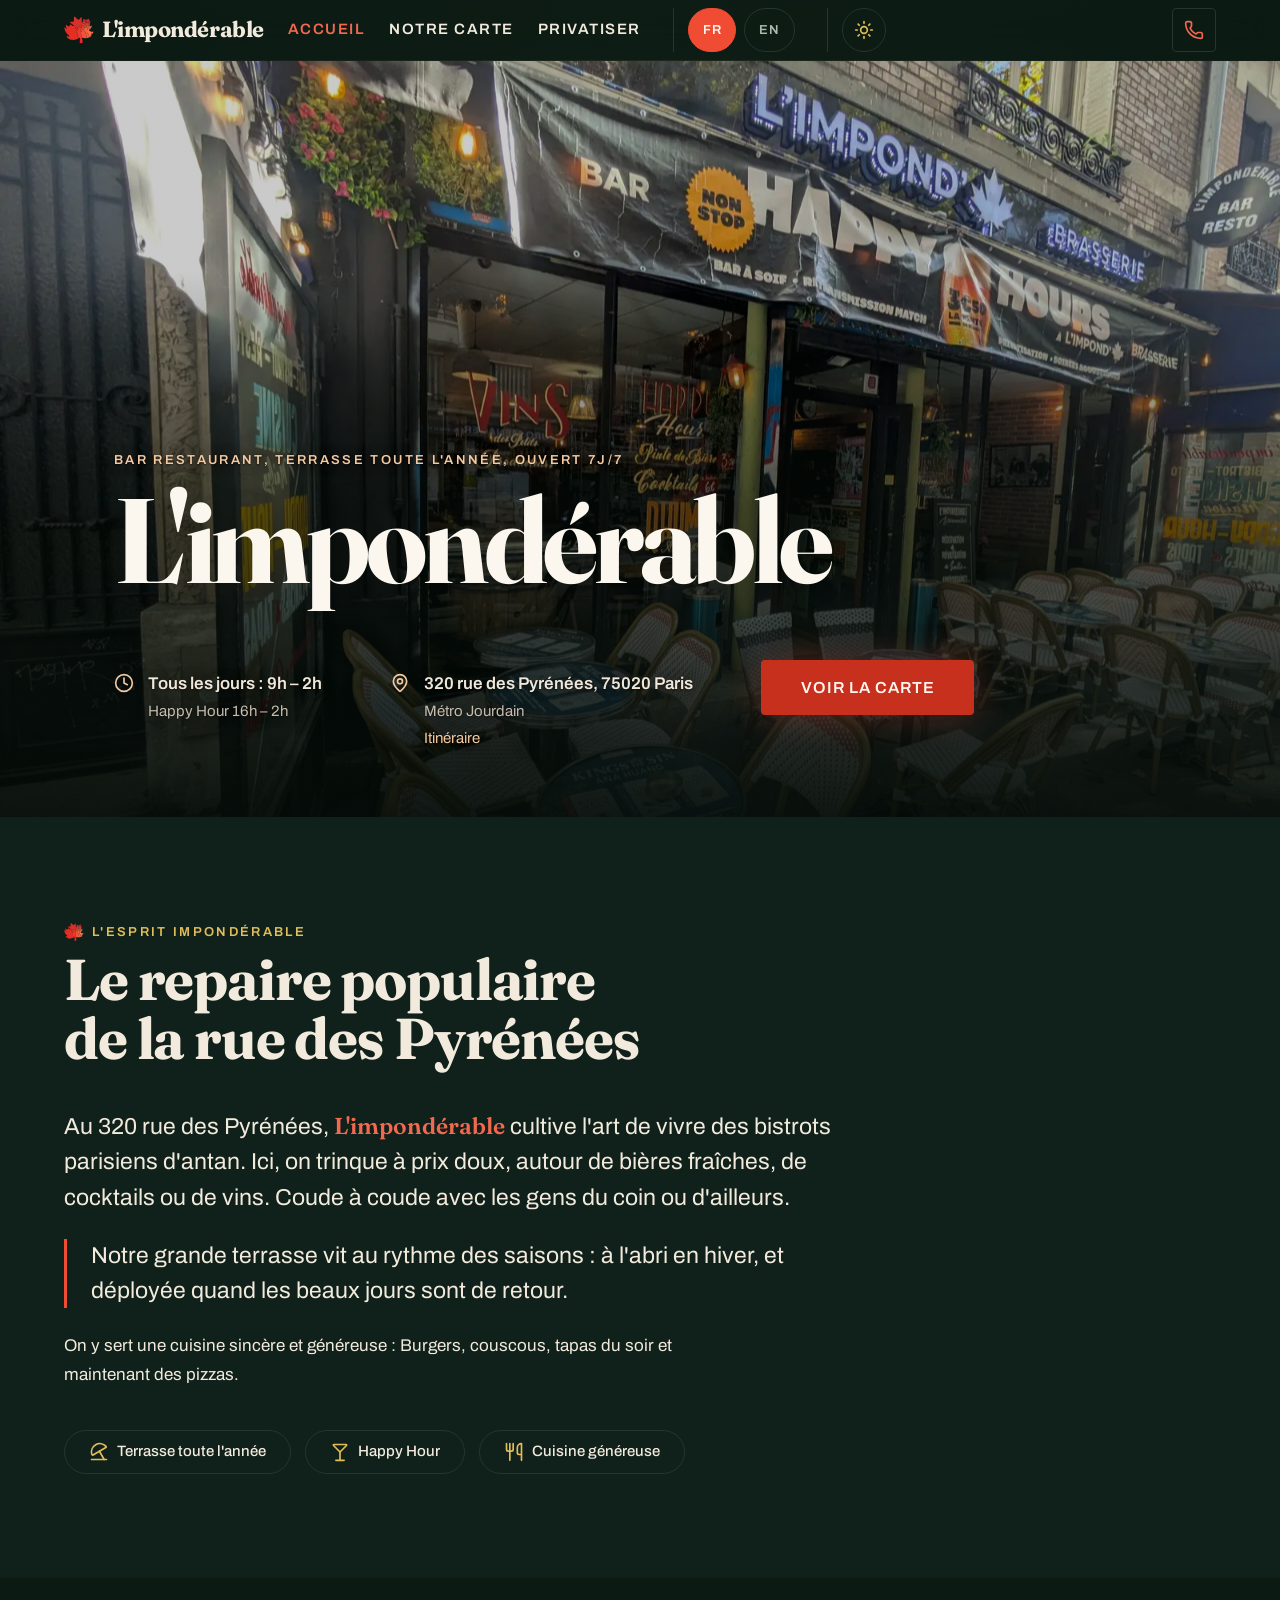
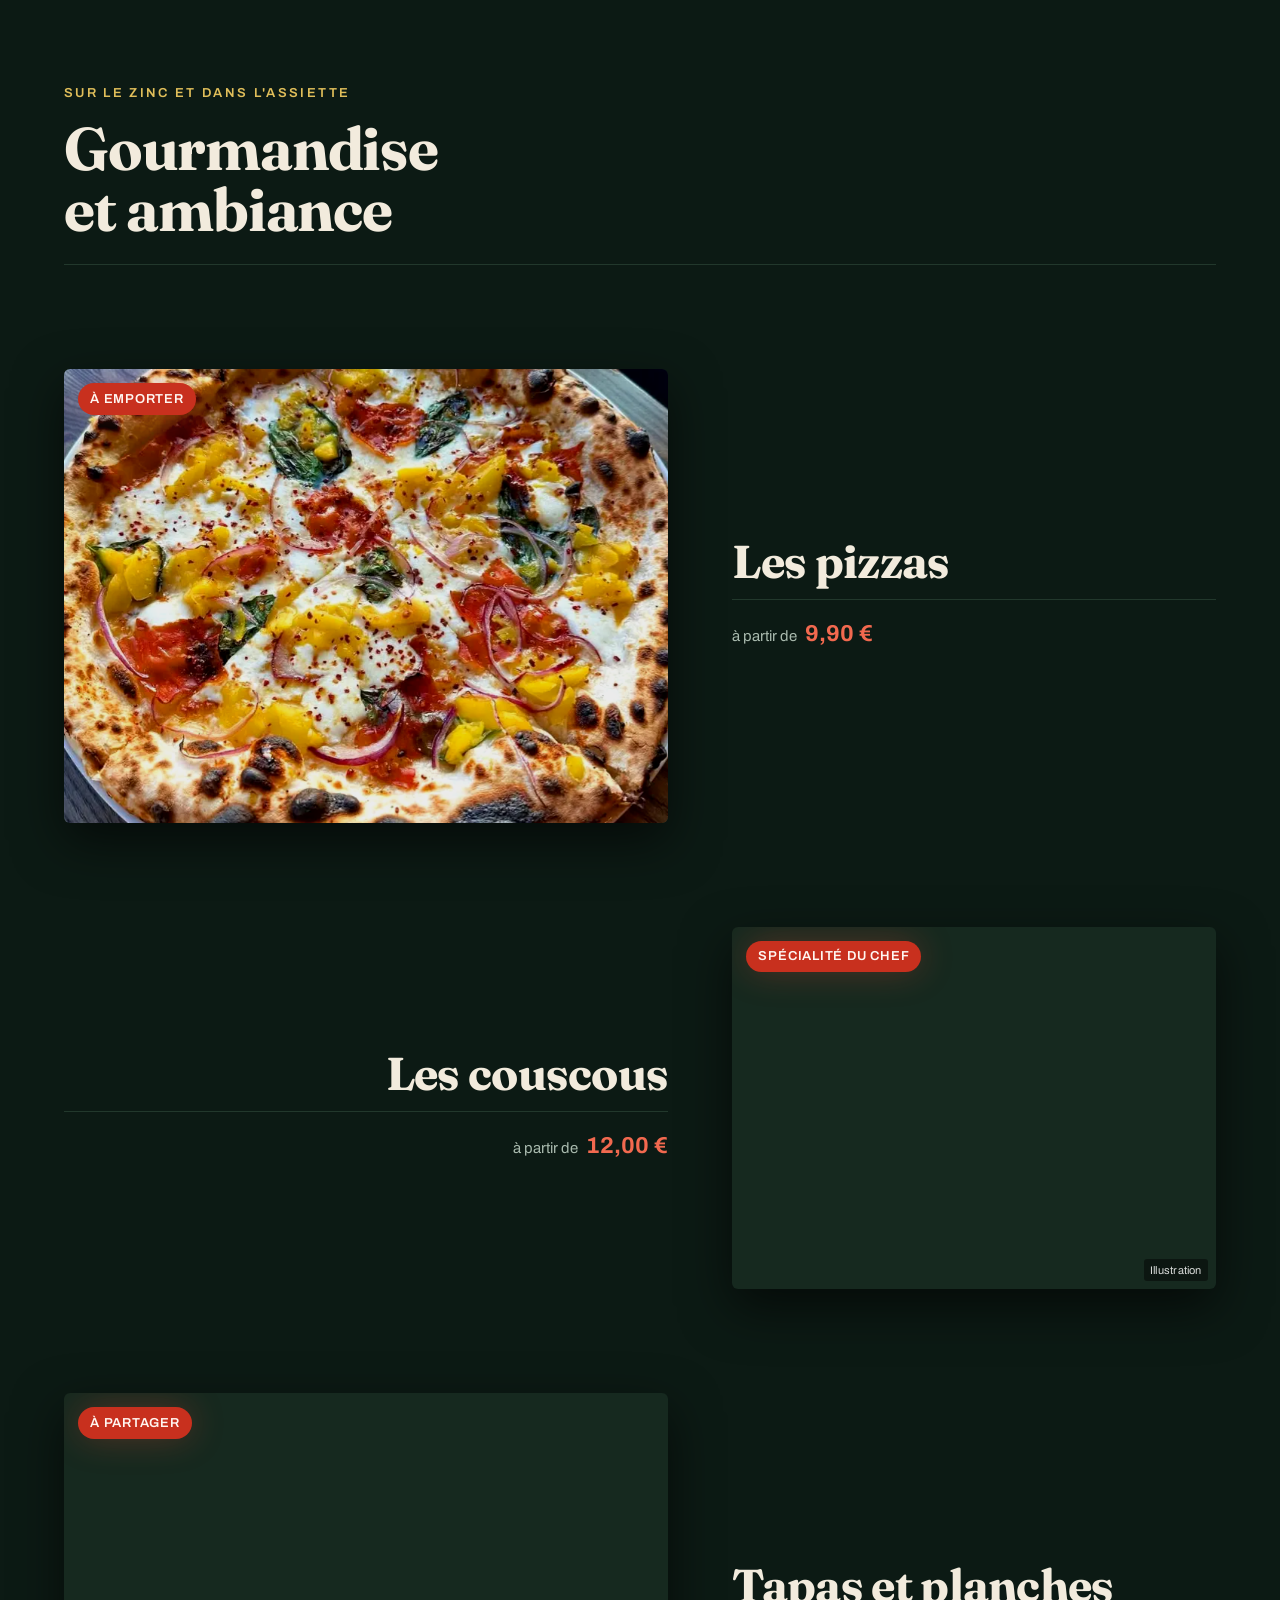
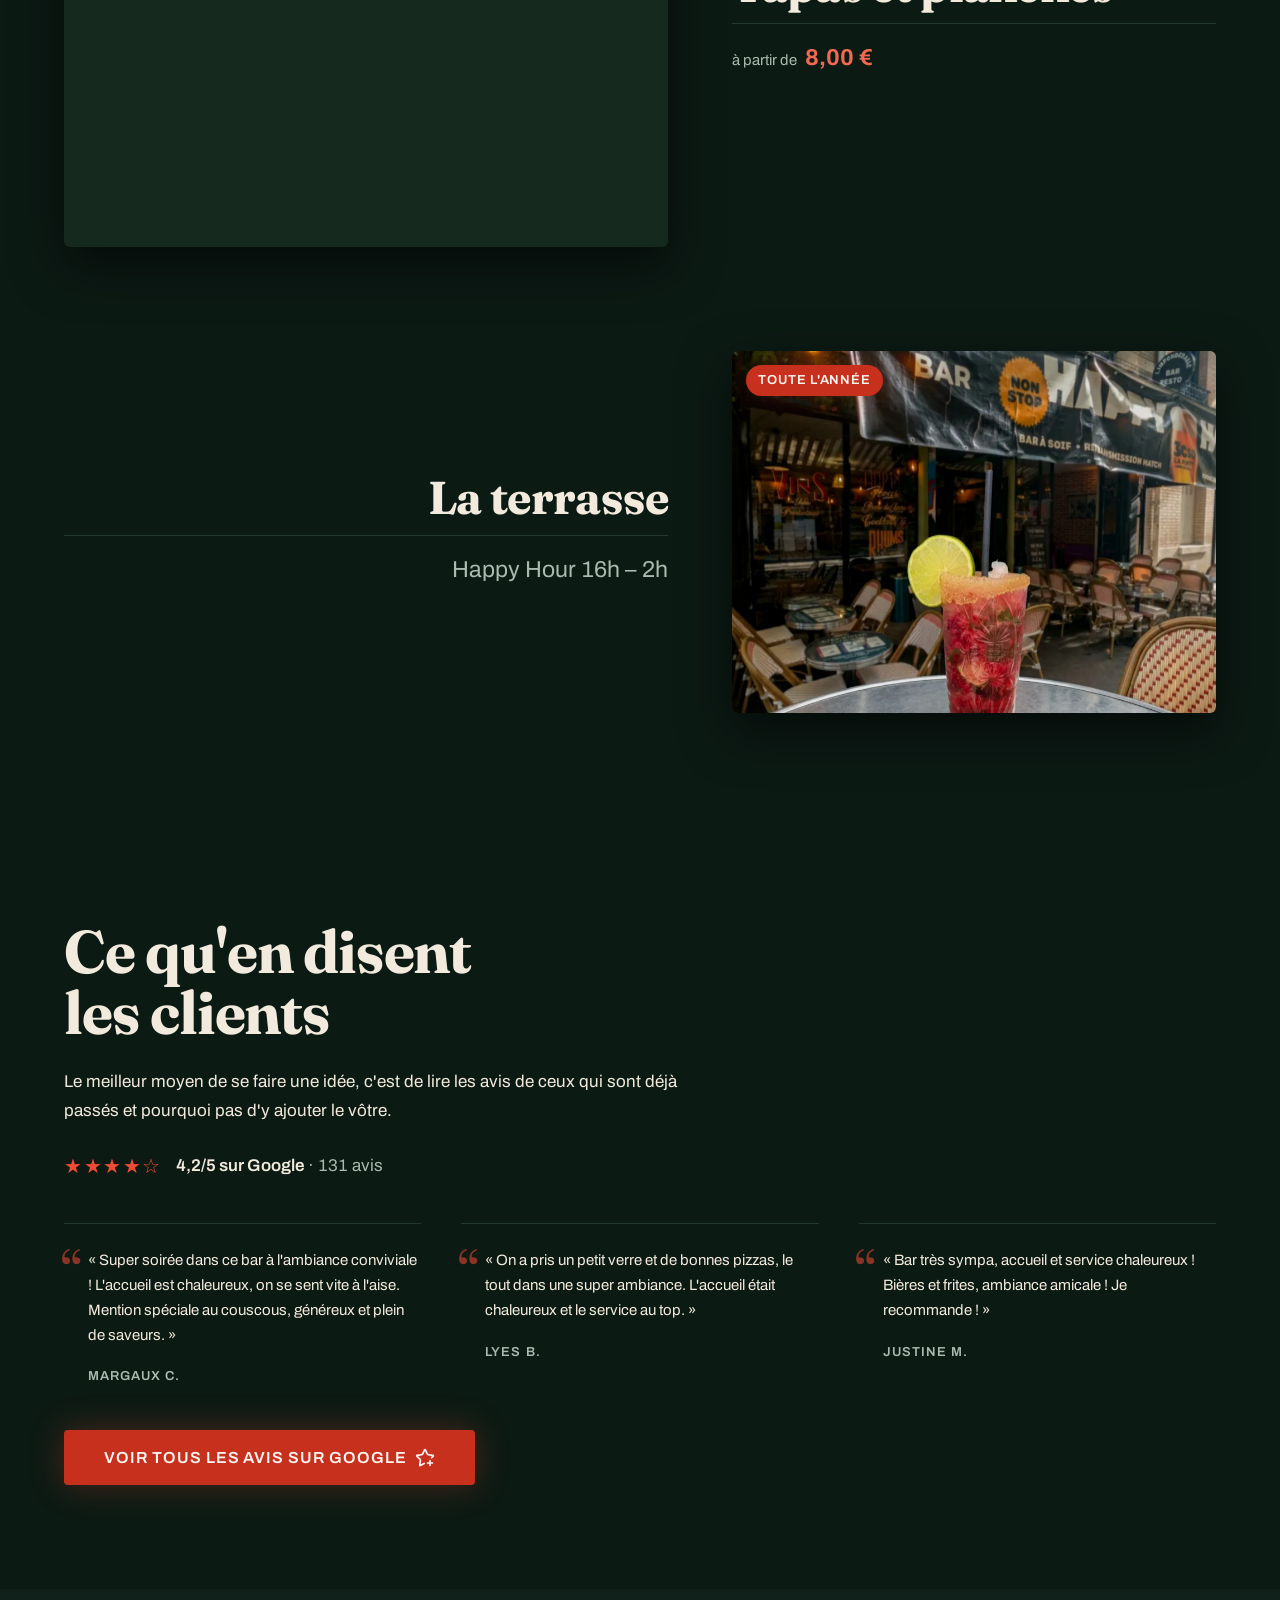
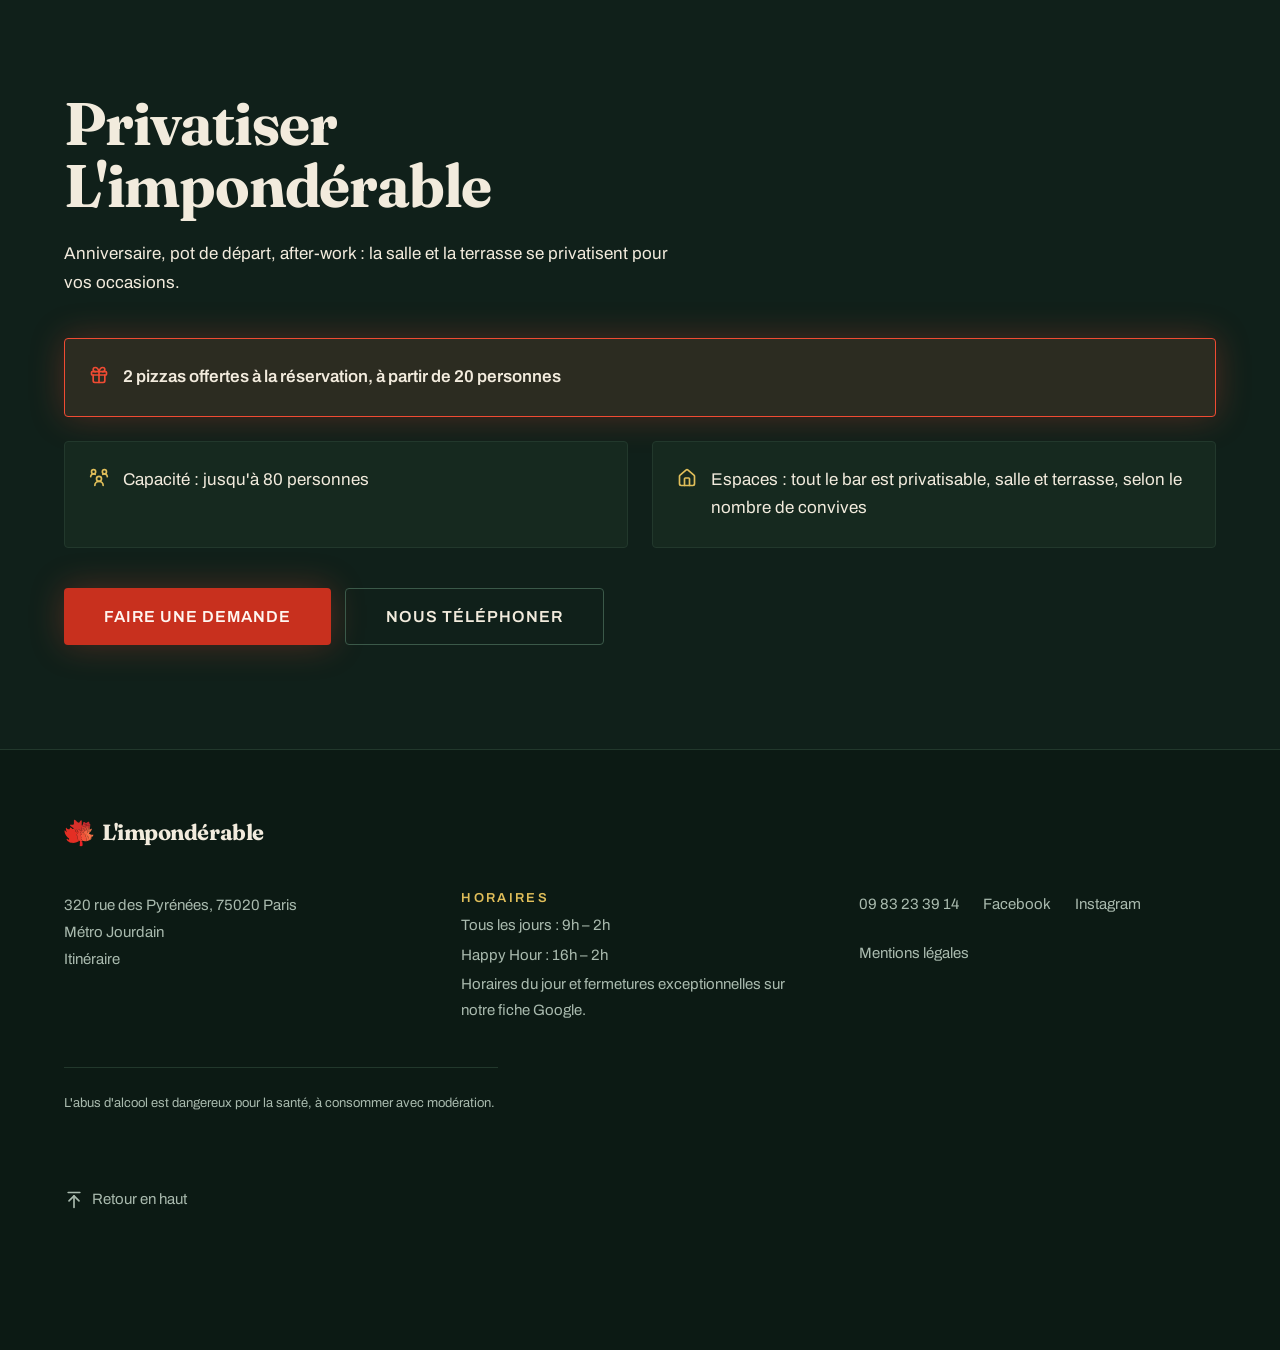
==== commit 8b35ff28: "Accessibilité du formulaire, du menu et du premier écran Formulaire de privatisation - adresse e-mai" ====
--- a/index.html
+++ b/index.html
@@ -267,6 +267,8 @@
                 <div class="card-media">
                     <img src="img/couscous.webp" alt="Couscous du chef à L'impondérable : semoule, viande, légumes, pois chiches et raisins secs" data-i18n-alt="ambiance_couscous_alt" width="1000" height="750" loading="lazy" decoding="async">
                     <span class="tag-picture" data-i18n="ambiance_couscous_tag">Spécialité du chef</span>
+                    <!-- image générée par IA : mention obligatoire, à retirer avec une vraie photo du plat -->
+                    <span class="mention-illustration" data-i18n="ambiance_couscous_illustration">Illustration</span>
                 </div>
                 <div class="card-body">
                     <h3 data-i18n="ambiance_couscous_titre">Les couscous</h3>
--- a/css/style.css
+++ b/css/style.css
@@ -100,7 +100,7 @@
     --ombre-bloc: 0 1px 2px rgba(30, 25, 19, 0.05), 0 4px 14px rgba(30, 25, 19, 0.06);
     --lueur: none;
     --grain-opacite: 0.05;
-    --voile-photo: linear-gradient(to top, rgba(18, 14, 10, 0.92) 0%, rgba(18, 14, 10, 0.55) 38%, rgba(18, 14, 10, 0.12) 70%);
+    --voile-photo: linear-gradient(to top, rgba(18, 14, 10, 0.92) 0%, rgba(18, 14, 10, 0.68) 45%, rgba(18, 14, 10, 0.12) 75%);
     --photo-filtre: none;
 
     color-scheme: light;
@@ -690,6 +690,14 @@
     color: #F2C9A0;
 }
 
+/* Le texte du premier écran peut croiser les lettrages clairs de la
+   vitrine : une ombre douce garantit sa lisibilité là où le voile seul
+   ne suffit pas. */
+.hero-content .eyebrow,
+.hero .info {
+    text-shadow: 0 1px 2px rgba(0, 0, 0, 0.55), 0 0 14px rgba(0, 0, 0, 0.45);
+}
+
 .hero-content h1 {
     color: #FBF6EE;
     margin-bottom: var(--lg);
@@ -887,6 +895,21 @@
     letter-spacing: 0.06em;
     text-transform: uppercase;
     box-shadow: var(--lueur);
+}
+
+/* Signale une image qui n'est pas une photo du lieu (générée par IA) :
+   lisible si on la cherche, sans concurrencer l'étiquette principale. */
+.mention-illustration {
+    position: absolute;
+    right: var(--xs);
+    bottom: var(--xs);
+    z-index: 2;
+    padding: 0.1rem 0.4rem;
+    background-color: rgba(0, 0, 0, 0.45);
+    color: rgba(255, 255, 255, 0.85);
+    border-radius: 3px;
+    font-size: 0.6875rem;
+    letter-spacing: 0.02em;
 }
 
 .card-body {
@@ -1777,6 +1800,18 @@
     color: var(--texte);
 }
 
+/* Astérisque visuel ; l'attribut required du champ l'annonce déjà aux
+   lecteurs d'écran, d'où aria-hidden sur le symbole. */
+.obligatoire {
+    color: var(--accent-lien);
+}
+
+.formulaire-legende {
+    margin-bottom: var(--md);
+    color: var(--texte-doux);
+    font-size: var(--t-petit);
+}
+
 .champ input,
 .champ select,
 .champ textarea {
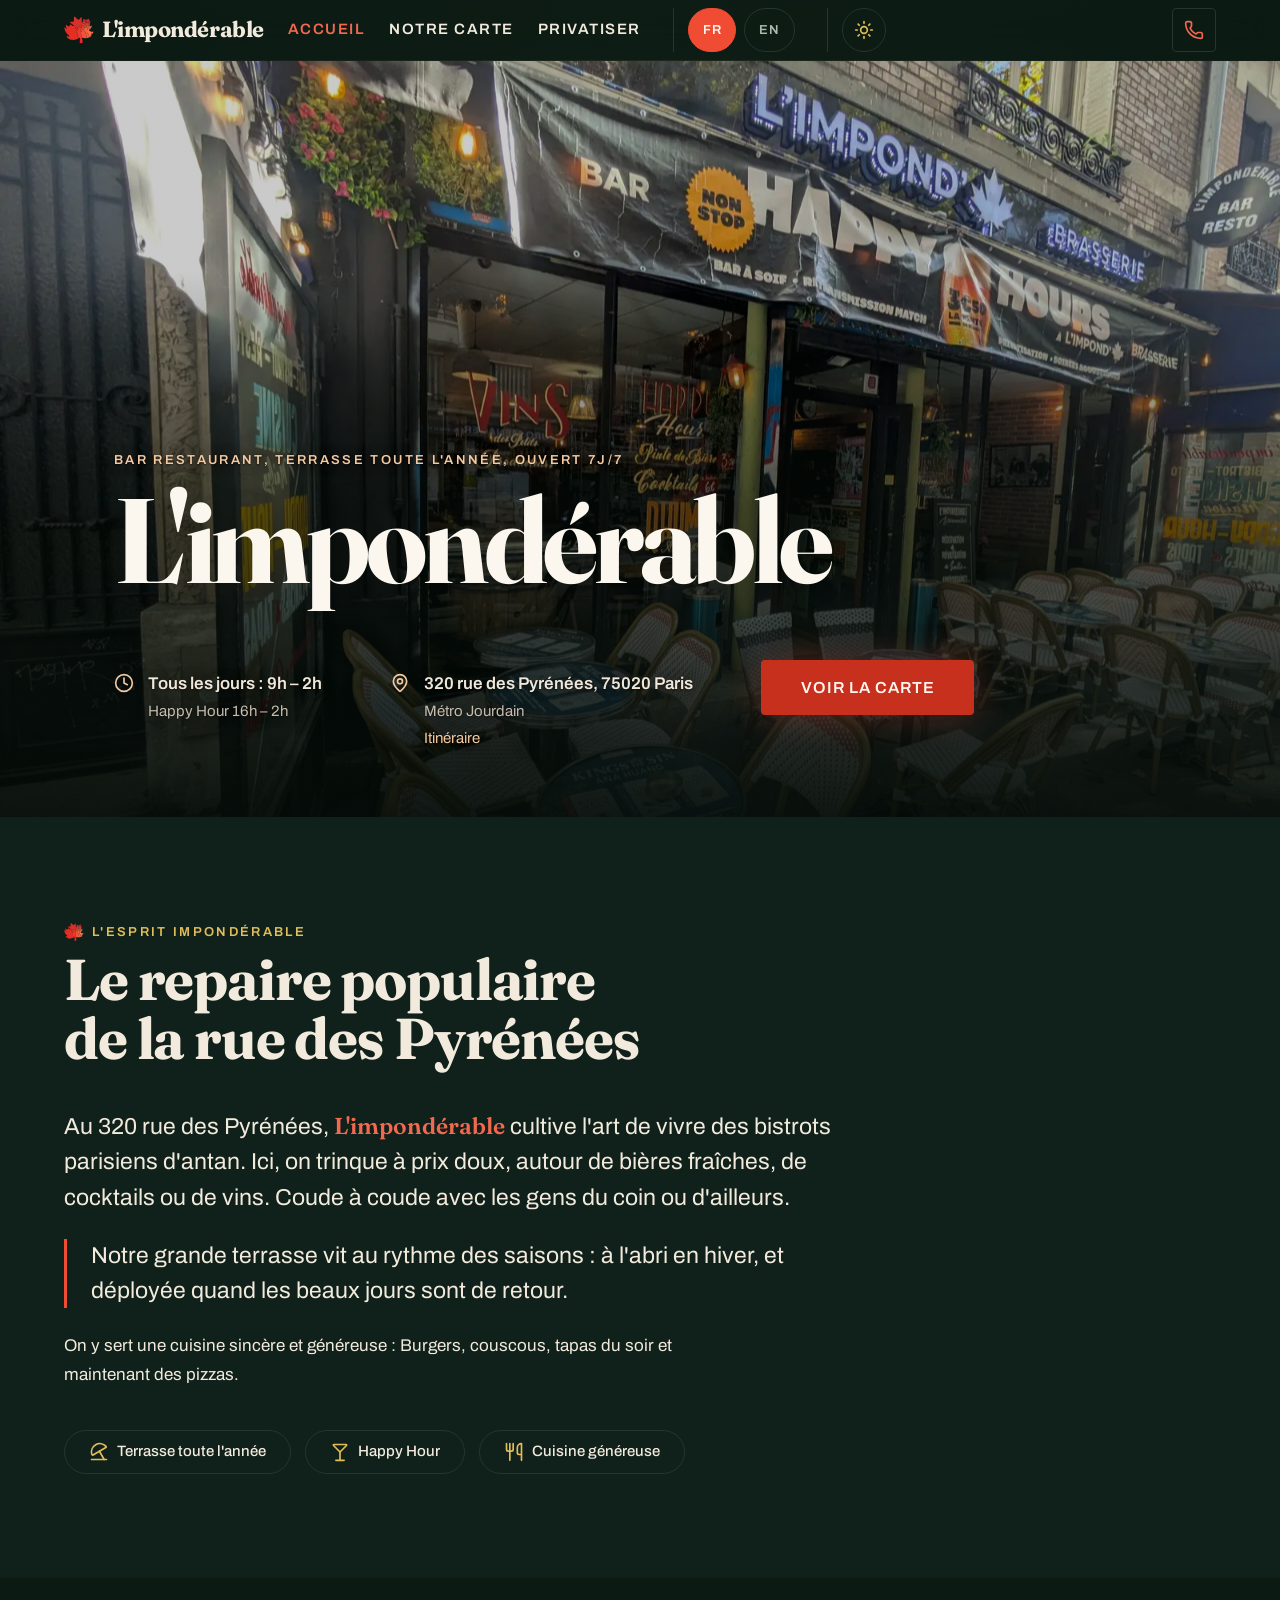
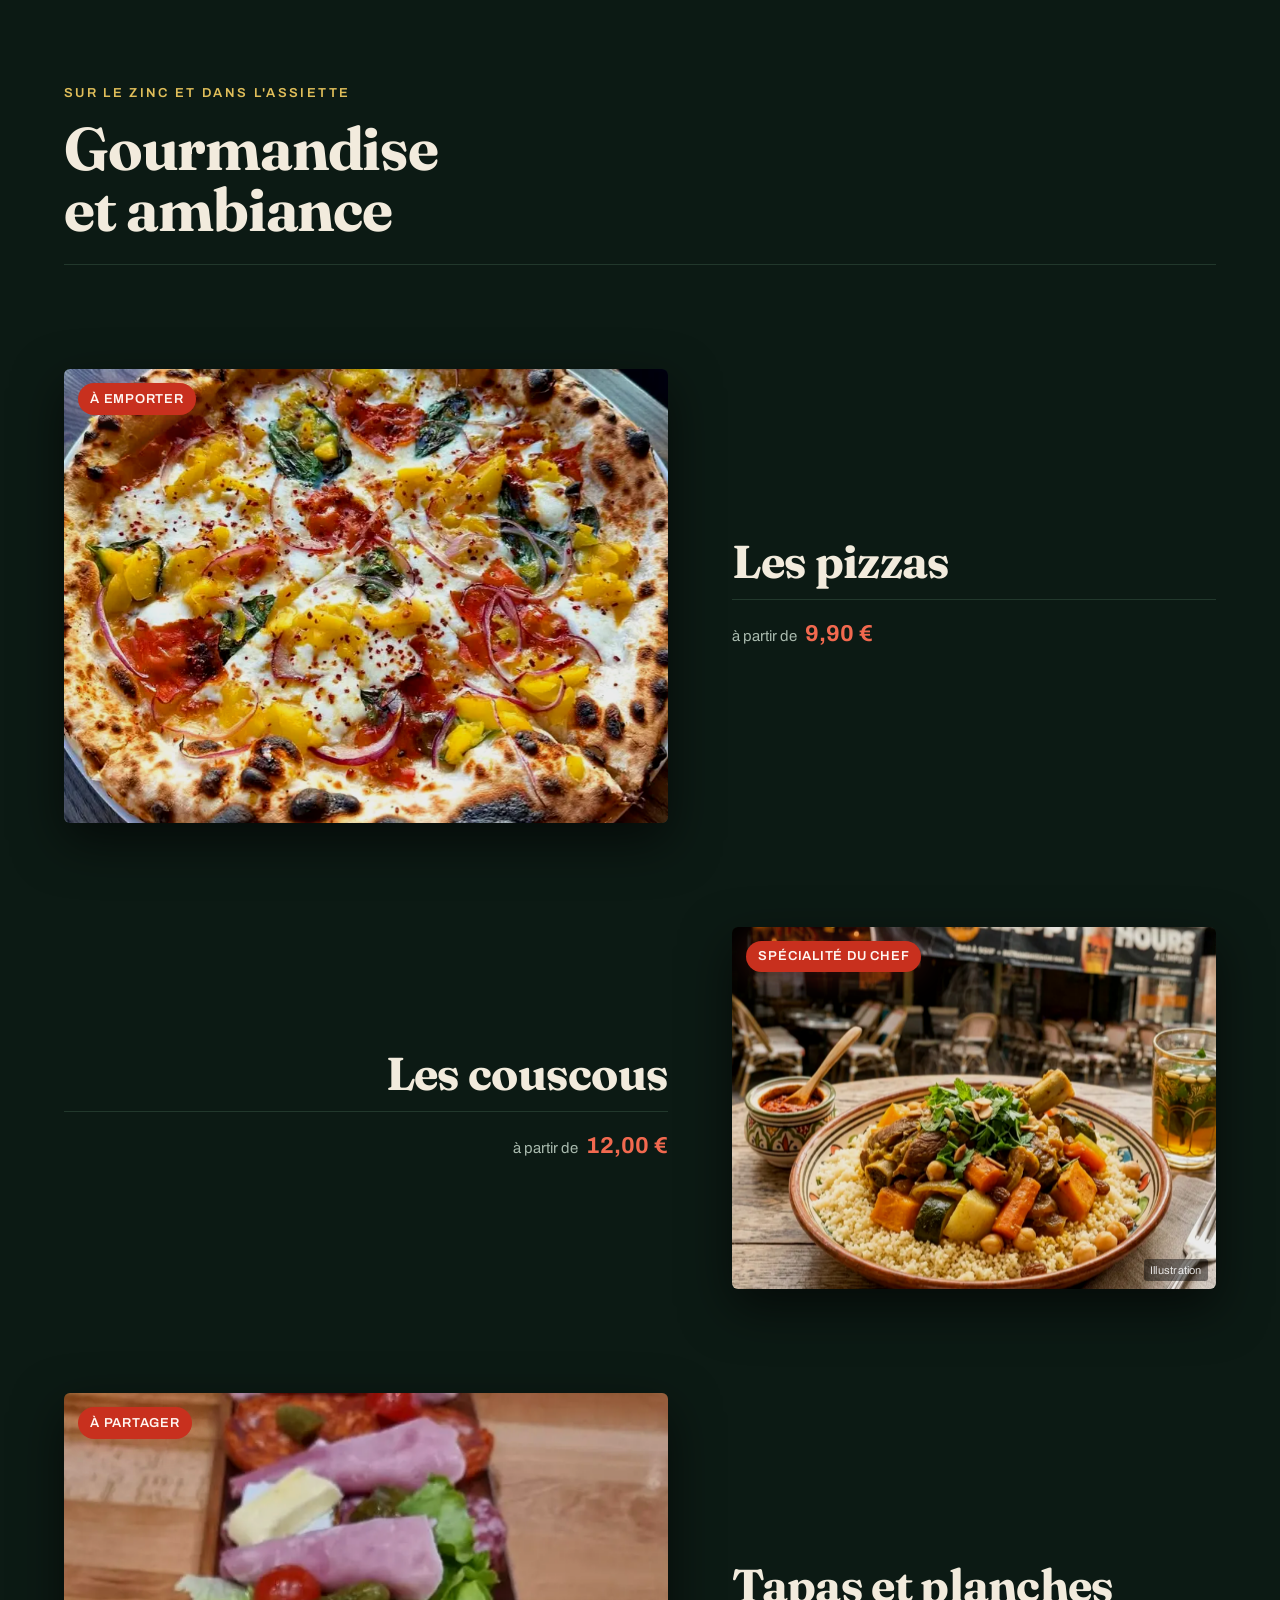
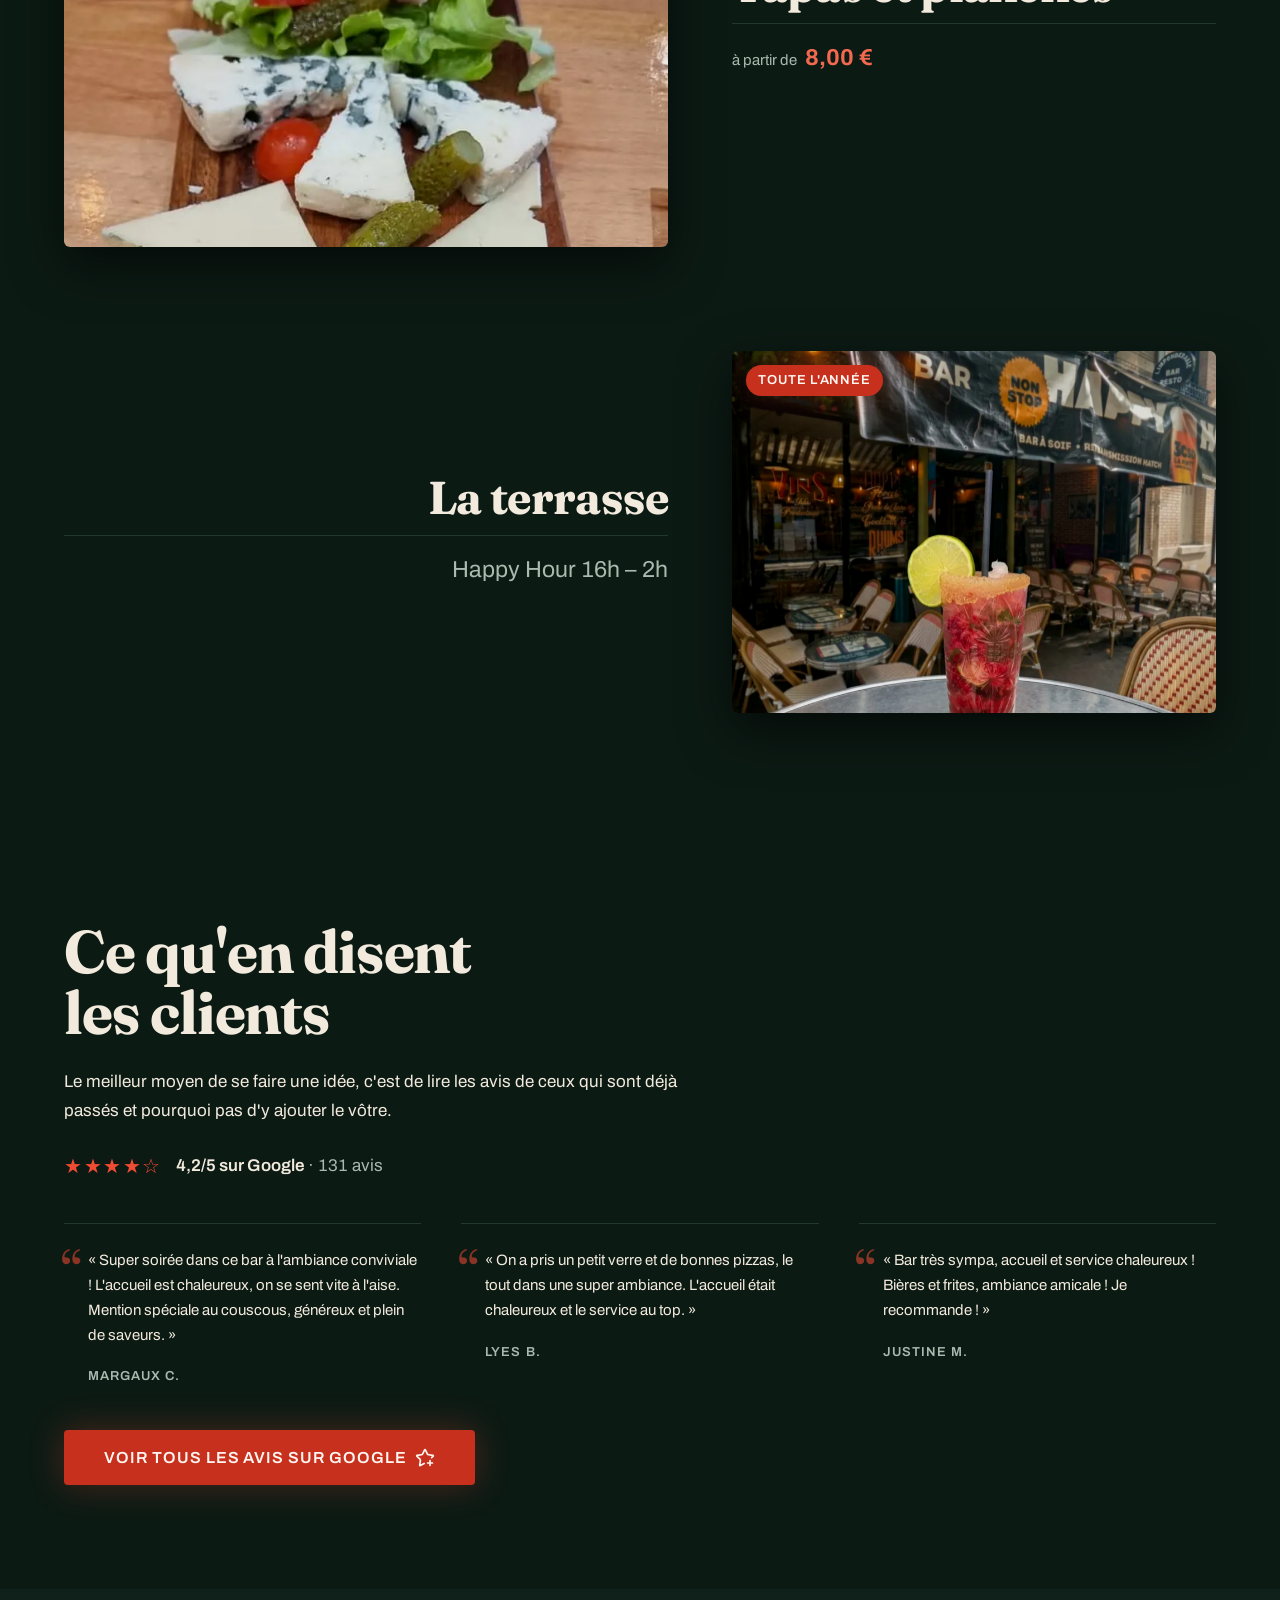
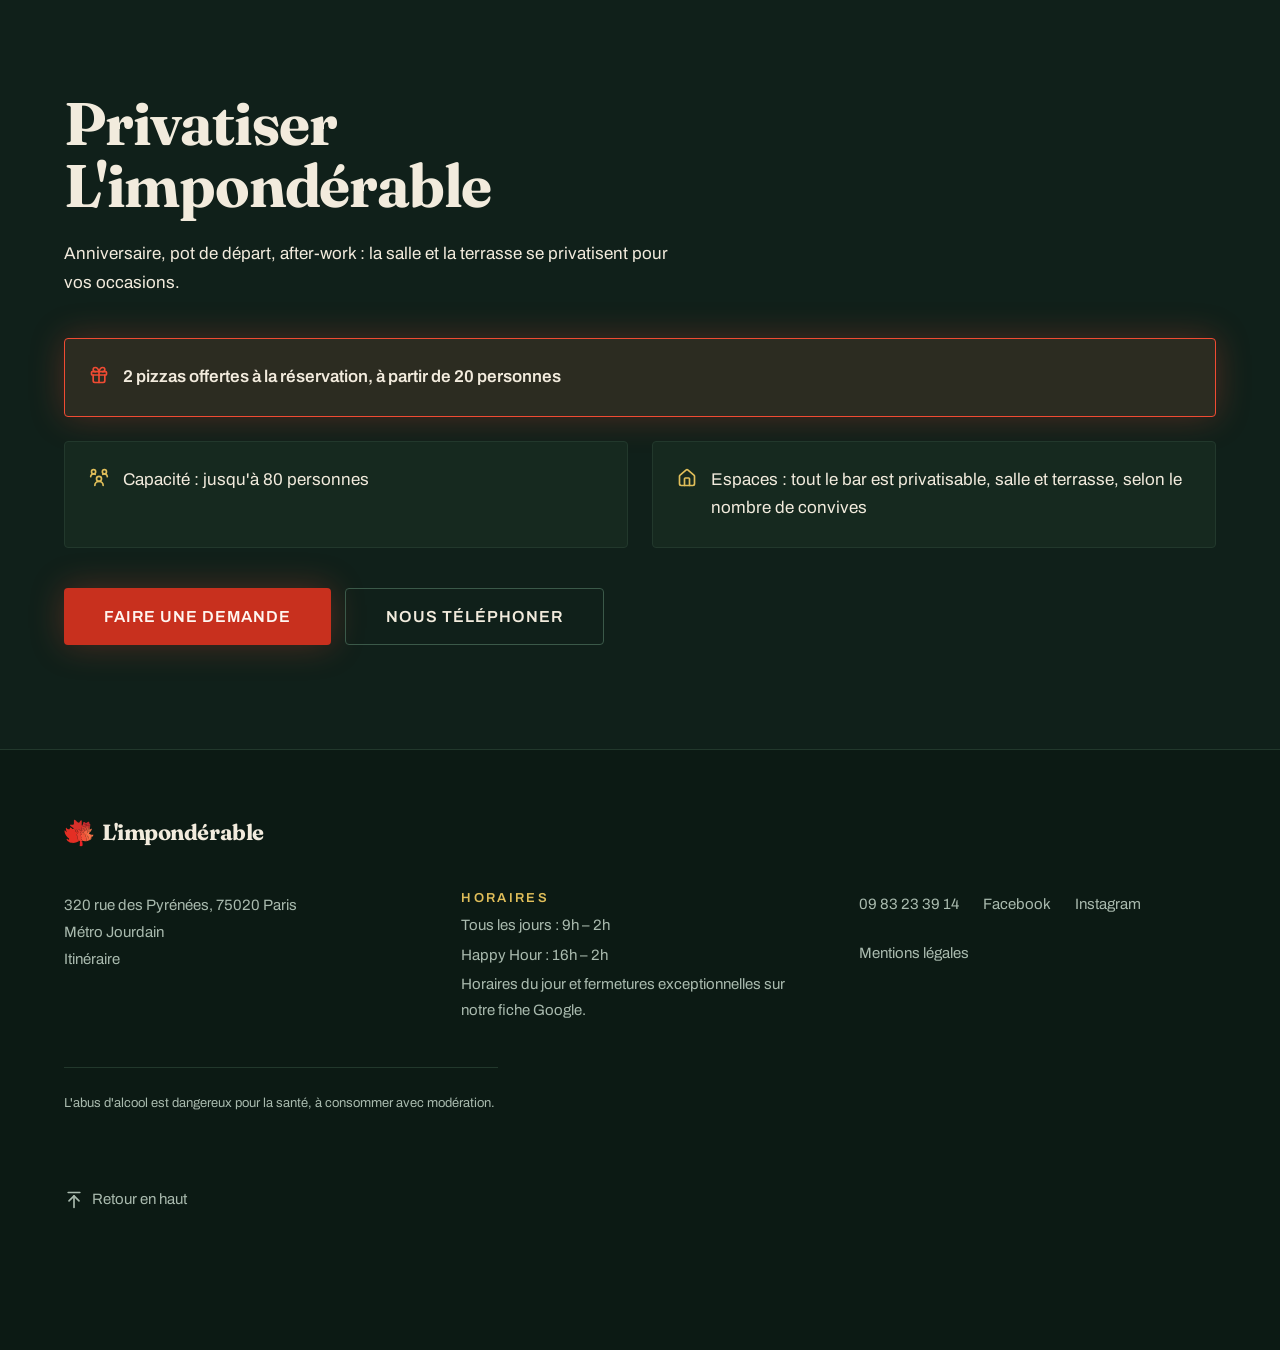
==== commit b9b90d60: "Aperçu de partage fonctionnel sur l'adresse de test - og:url et og:image pointent vers aurelsan1989." ====
--- a/index.html
+++ b/index.html
@@ -10,8 +10,8 @@
     <meta property="og:title" content="L'impondérable — Bar restaurant à Paris 20e" data-i18n-content="og_titre_accueil">
     <meta property="og:description" content="Bar restaurant au 320 rue des Pyrénées, Paris 20e. Terrasse couverte toute l'année, Happy Hour de 16h à 2h, ouvert 7j/7. Métro Jourdain." data-i18n-content="meta_description_accueil">
     <meta property="og:type" content="website">
-    <meta property="og:url" content="https://TODO-DOMAINE/index.html">
-    <meta property="og:image" content="https://TODO-DOMAINE/img/partage.jpg">
+    <meta property="og:url" content="https://aurelsan1989.github.io/propbar/index.html">
+    <meta property="og:image" content="https://aurelsan1989.github.io/propbar/img/partage.jpg">
     <meta property="og:image:width" content="1200">
     <meta property="og:image:height" content="630">
     <meta property="og:locale" content="fr_FR">
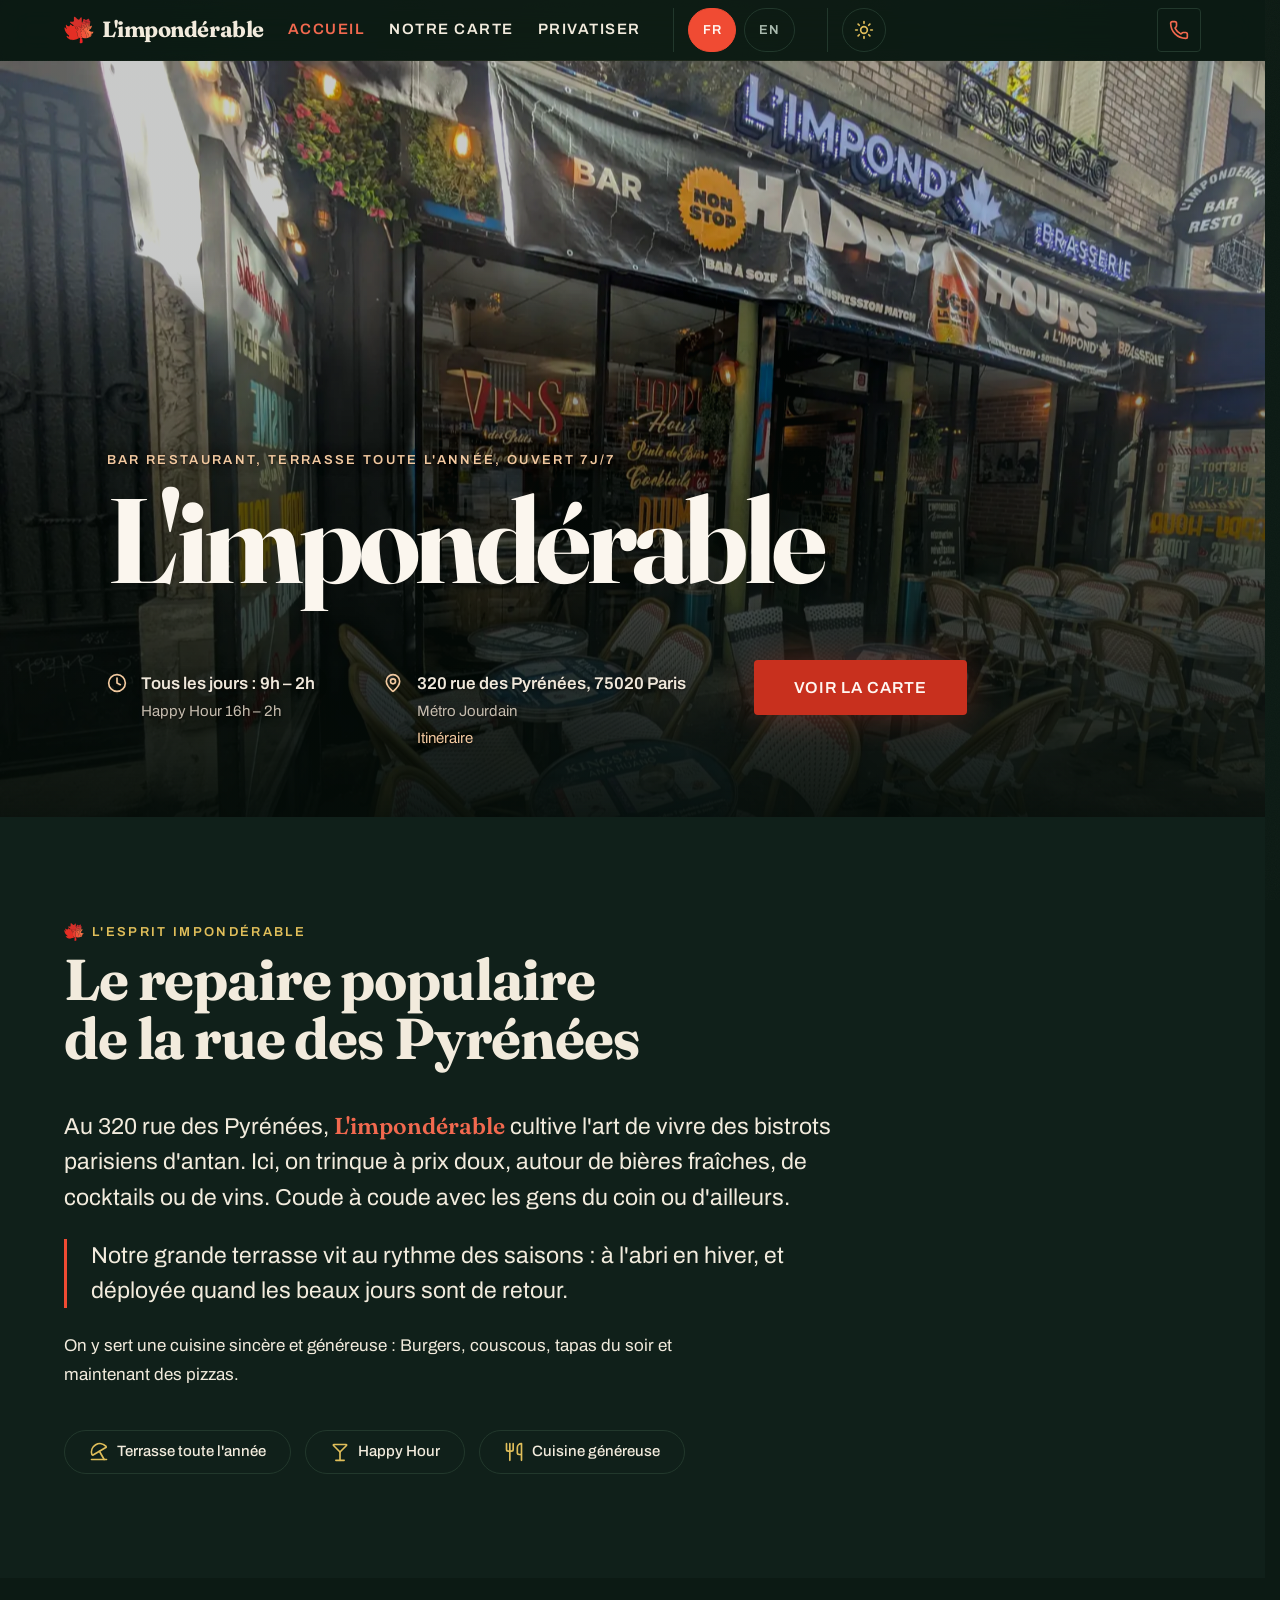
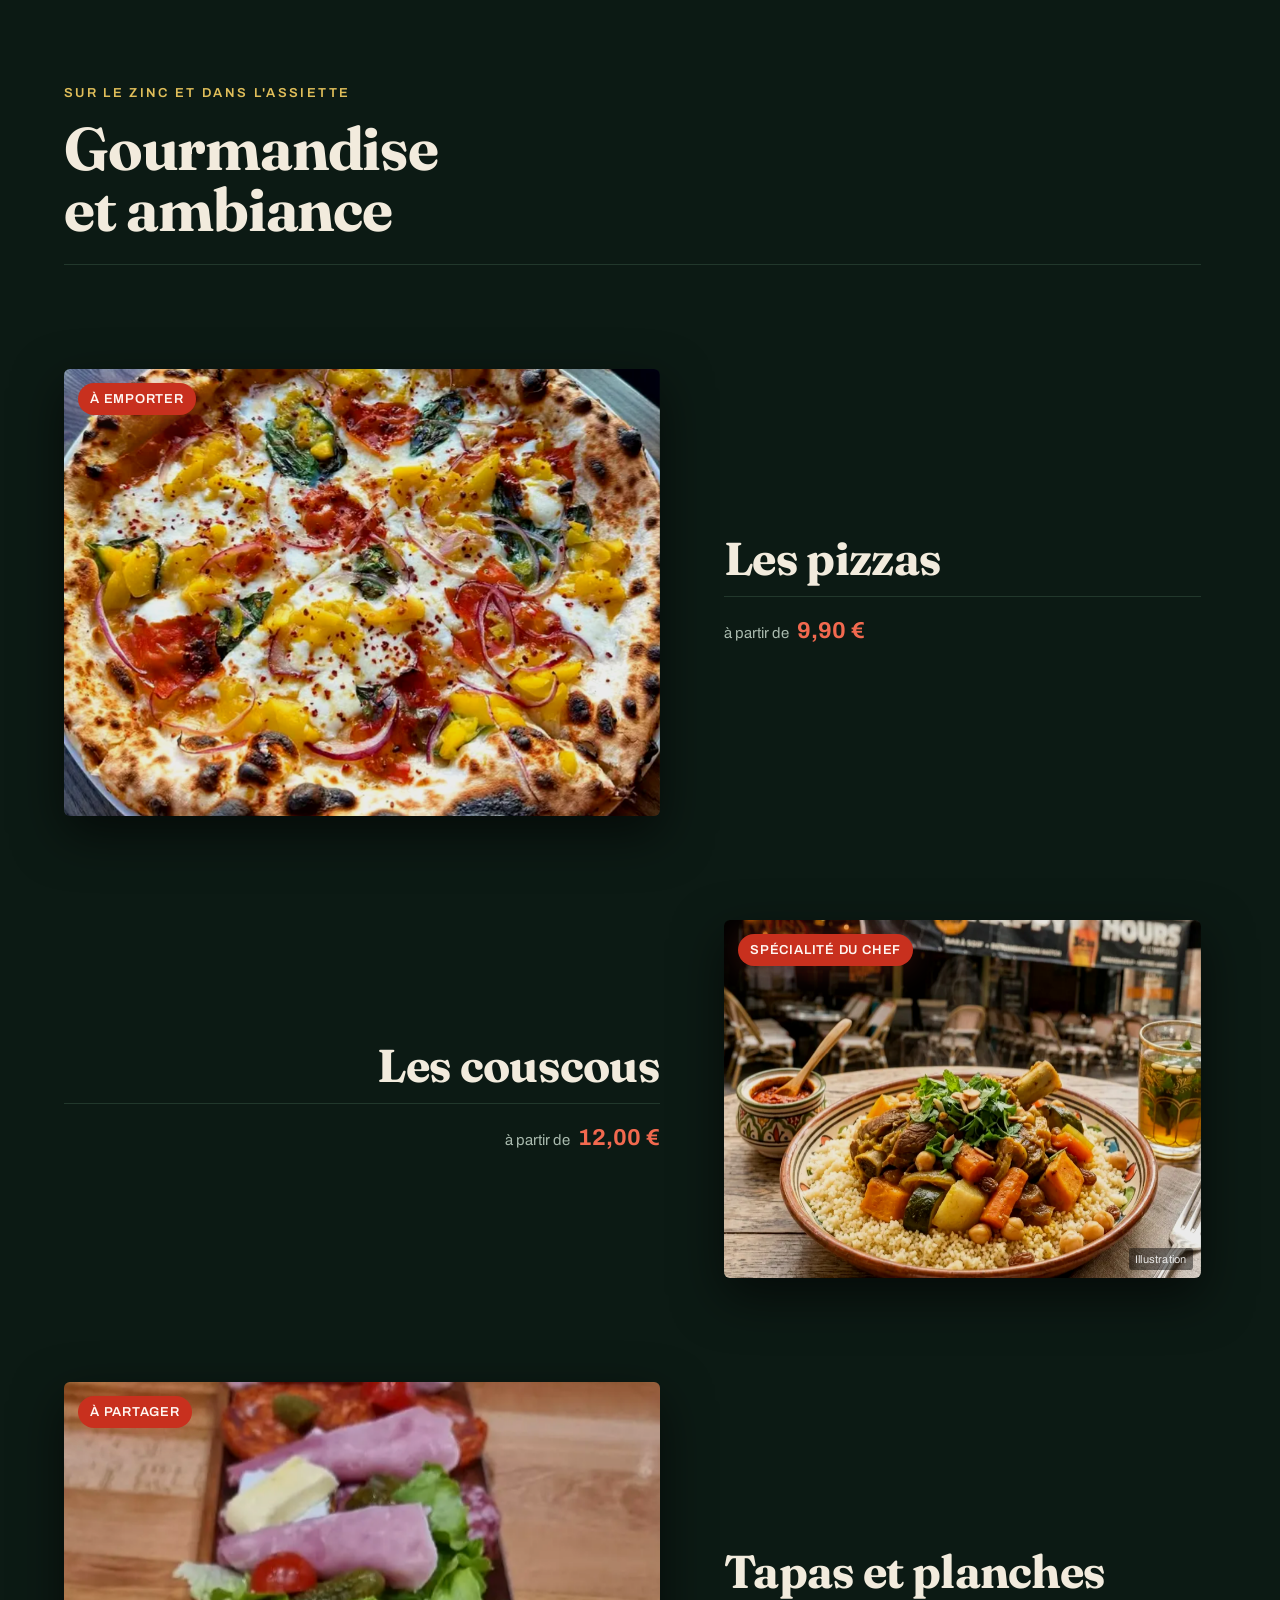
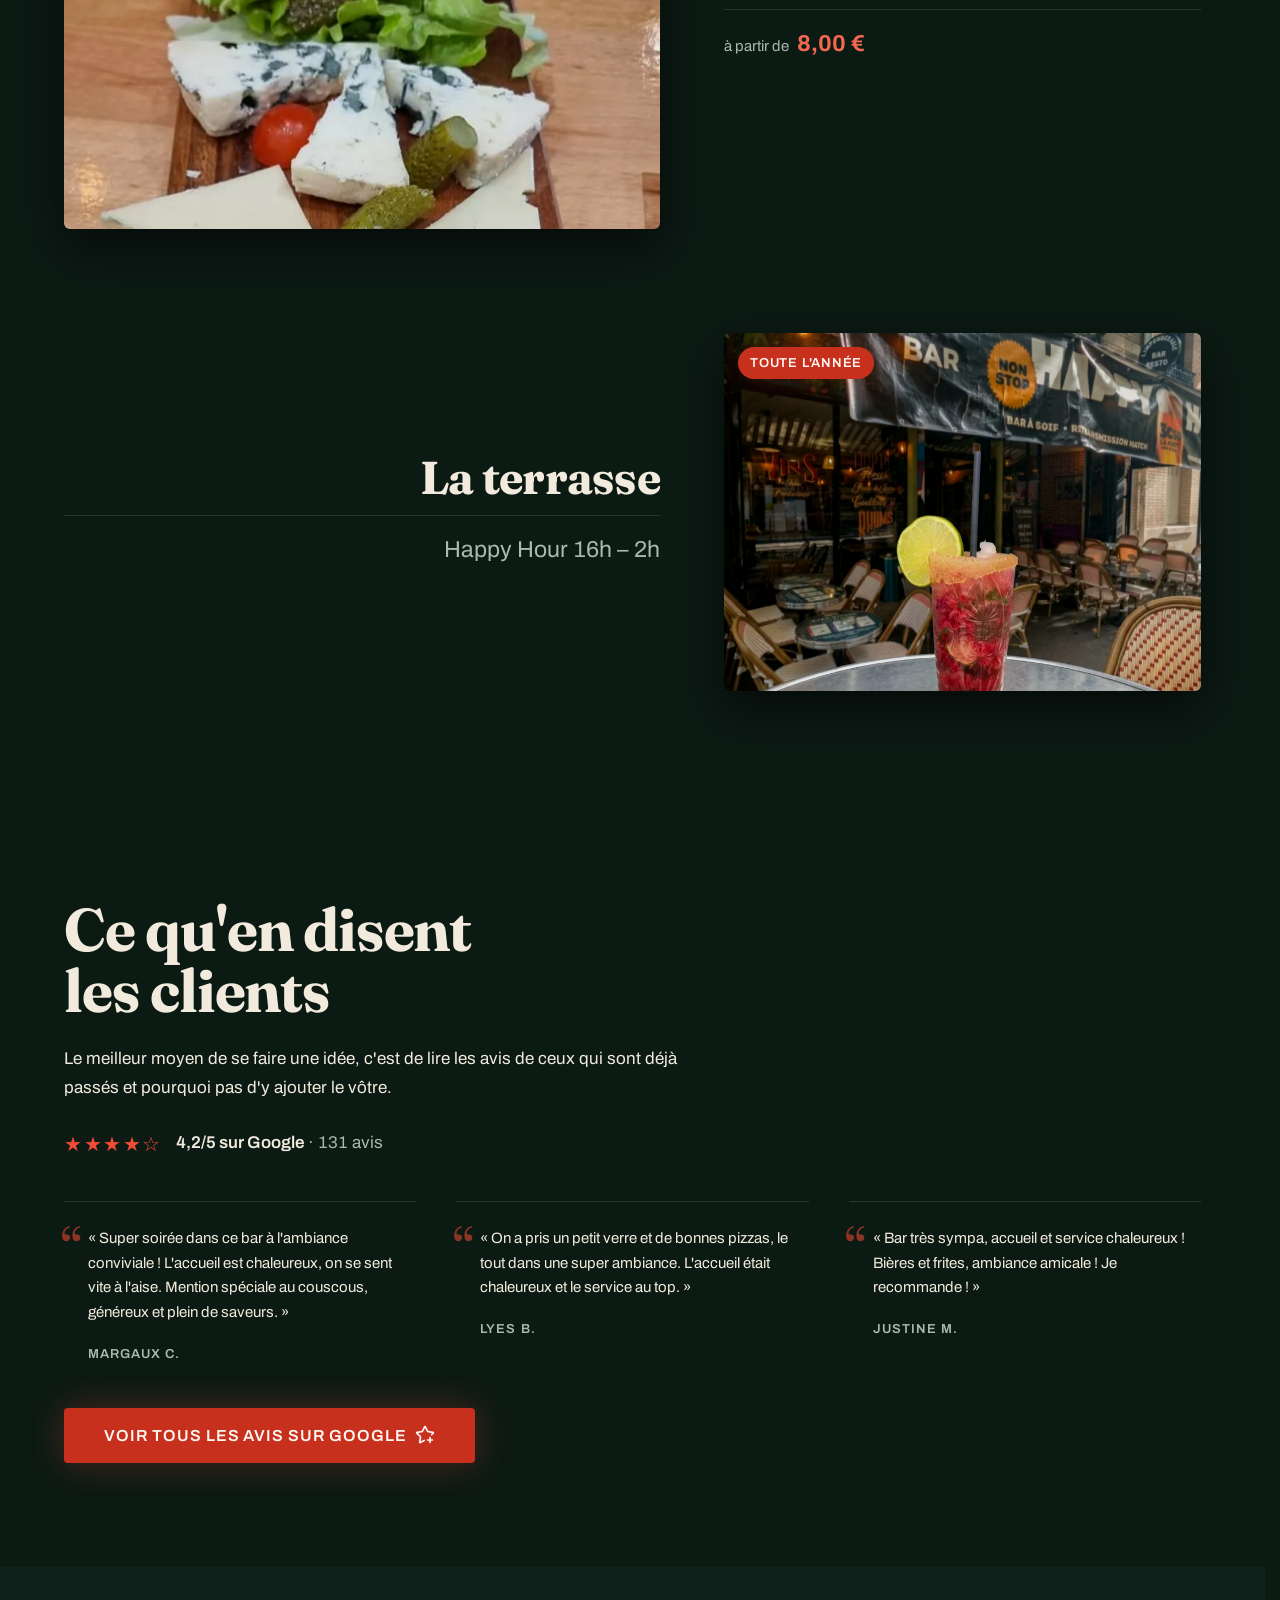
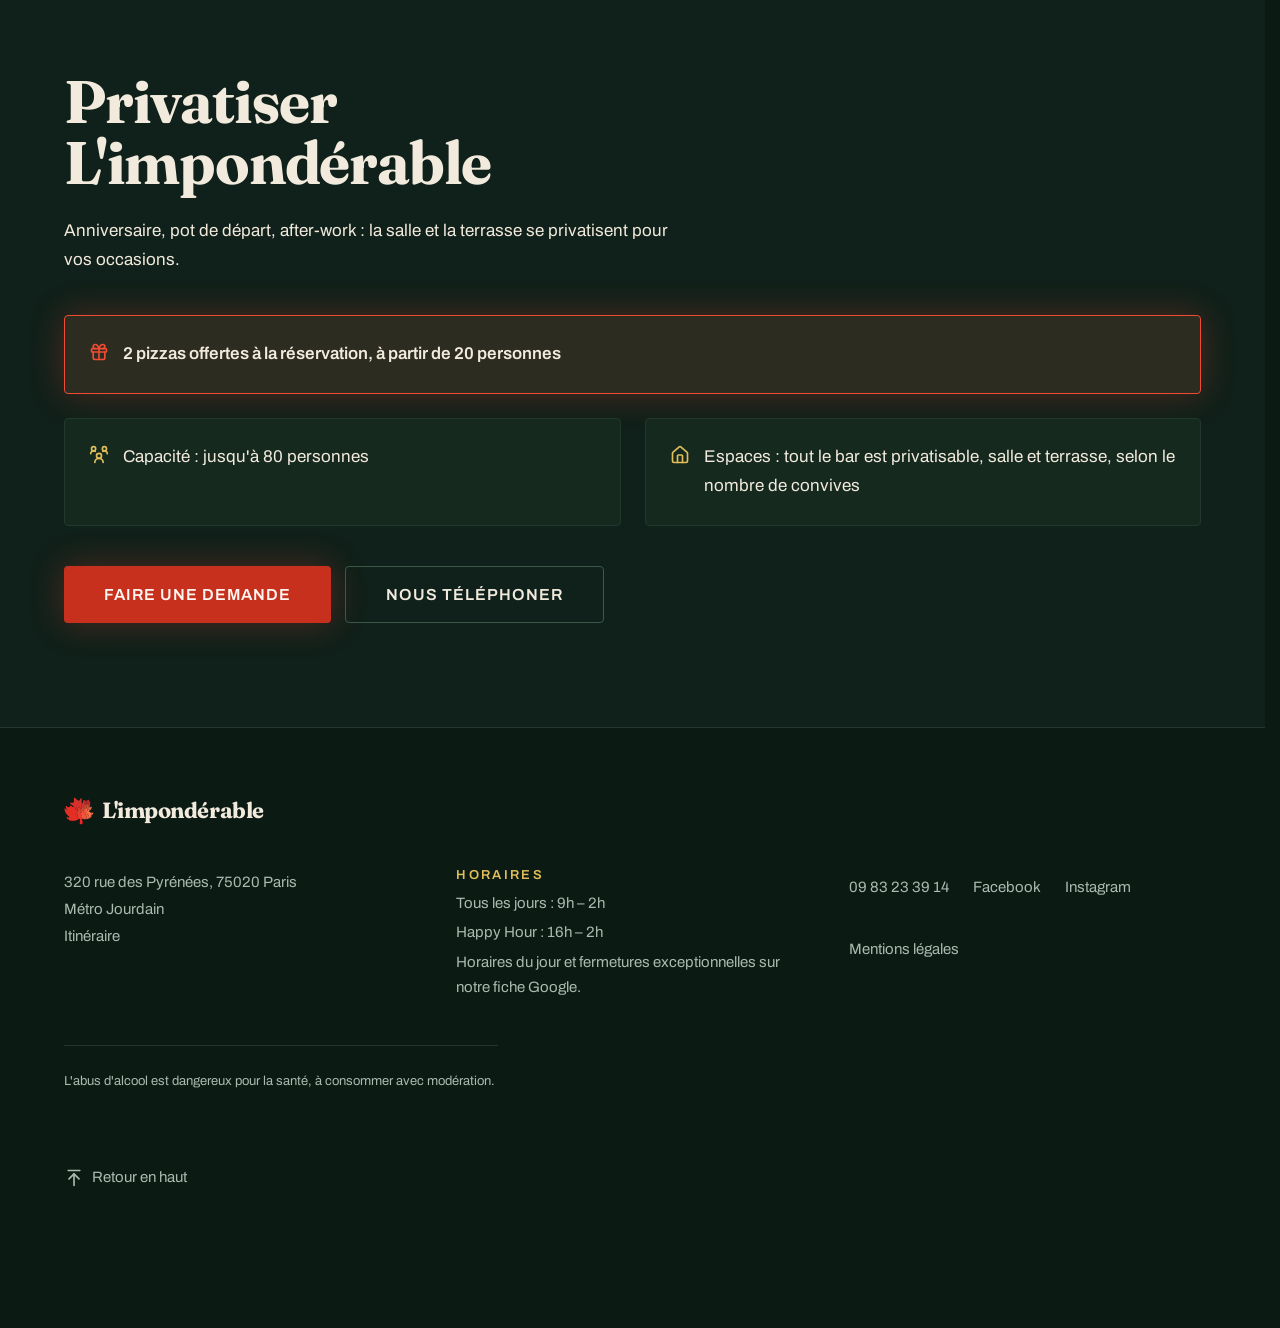
==== commit dcf43be5: "Finitions avant livraison : accessibilité, aperçu de partage, ménage Accessibilité - liens du pied d" ====
--- a/index.html
+++ b/index.html
@@ -165,8 +165,8 @@
 <body id="top">
     <a class="lien-evitement" href="#contenu" data-i18n="aller_au_contenu">Aller au contenu</a>
     <header>
-        <a href="index.html" class="brand"> <img src="img/logo.svg" alt="" class="logo" width="32" height="32" loading="lazy" decoding="async">L'impondérable</a>
-        <nav id="nav-principale" class="nav-principale">
+        <a href="index.html" class="brand"> <img src="img/logo.svg" alt="" class="logo" width="32" height="32">L'impondérable</a>
+        <nav id="nav-principale" class="nav-principale" aria-label="Navigation principale" data-i18n-aria-label="nav_principale_aria">
             <ul>
                 <li><a href="index.html" aria-current="page" data-i18n="nav_accueil">Accueil</a></li>
                 <li><a href="tarifs.html" data-i18n="nav_carte">Notre carte</a></li>
@@ -306,7 +306,7 @@
                 <span class="avis-etoiles" aria-hidden="true">★★★★☆</span>
                 <p><span data-i18n="avis_note">4,2/5 sur Google</span> <span data-i18n="avis_nombre">· 131 avis</span></p>
             </div>
-            <div class="avis-liste">
+            <div class="avis-liste" lang="fr">
                 <blockquote class="avis-carte">
                     <p>« Super soirée dans ce bar à l'ambiance conviviale ! L'accueil est chaleureux, on se sent vite à l'aise. Mention spéciale au couscous, généreux et plein de saveurs. »</p>
                     <cite>Margaux C.</cite>
@@ -388,18 +388,18 @@
             <li><a href="mentions-legales.html" data-i18n="footer_lien_mentions">Mentions légales</a></li>
         </ul>
 
-        <p class="message-sanitaire">
+        <p class="message-sanitaire" lang="fr">
             L'abus d'alcool est dangereux pour la santé, à consommer avec modération.
         </p>
 
         <p class="retour-haut"><a href="#top"><svg xmlns="http://www.w3.org/2000/svg" viewBox="0 0 24 24" aria-hidden="true" fill="none" stroke="currentColor" stroke-width="2" stroke-linecap="round" stroke-linejoin="round" class="lucide lucide-arrow-up-to-line"><path d="M5 3h14"/><path d="m18 13-6-6-6 6"/><path d="M12 7v14"/></svg><span data-i18n="footer_retour_haut">Retour en haut</span></a></p>
     </footer>
-    <div class="barre-flottante">
+    <aside class="barre-flottante" aria-label="Appel rapide" data-i18n-aria-label="barre_flottante_aria">
         <a href="tel:+33983233914" class="cta">
             <svg xmlns="http://www.w3.org/2000/svg" viewBox="0 0 24 24" aria-hidden="true" fill="none" stroke="currentColor" stroke-width="2" stroke-linecap="round" stroke-linejoin="round" class="lucide lucide-phone"><path d="M13.832 16.568a1 1 0 0 0 1.213-.303l.355-.465A2 2 0 0 1 17 15h3a2 2 0 0 1 2 2v3a2 2 0 0 1-2 2A18 18 0 0 1 2 4a2 2 0 0 1 2-2h3a2 2 0 0 1 2 2v3a2 2 0 0 1-.8 1.6l-.468.351a1 1 0 0 0-.292 1.233 14 14 0 0 0 6.392 6.384"/></svg>
             <span data-i18n="barre_flottante_appeler">Appeler</span>
         </a>
-    </div>
+    </aside>
     <script src="js/i18n.js" defer></script>
     <script src="js/app.js" defer></script>
     <script src="js/tarifs.js" defer></script>
--- a/css/style.css
+++ b/css/style.css
@@ -207,6 +207,9 @@
 
 html {
     scroll-behavior: smooth;
+    /* Réserve la place de la barre de défilement : sans elle, l'ouverture
+       du menu (qui bloque le défilement) décalait les boutons de 15 px. */
+    scrollbar-gutter: stable;
 }
 
 body {
@@ -1140,6 +1143,13 @@
 
 footer a {
     color: var(--texte-doux);
+}
+
+/* Cible tactile d'au moins 24 px de haut (WCAG 2.5.8) : le texte seul
+   n'en faisait que 16, trop juste au doigt entre deux liens voisins. */
+.footer-liens a {
+    display: inline-block;
+    padding-block: 0.375rem;
 }
 
 footer a:hover {
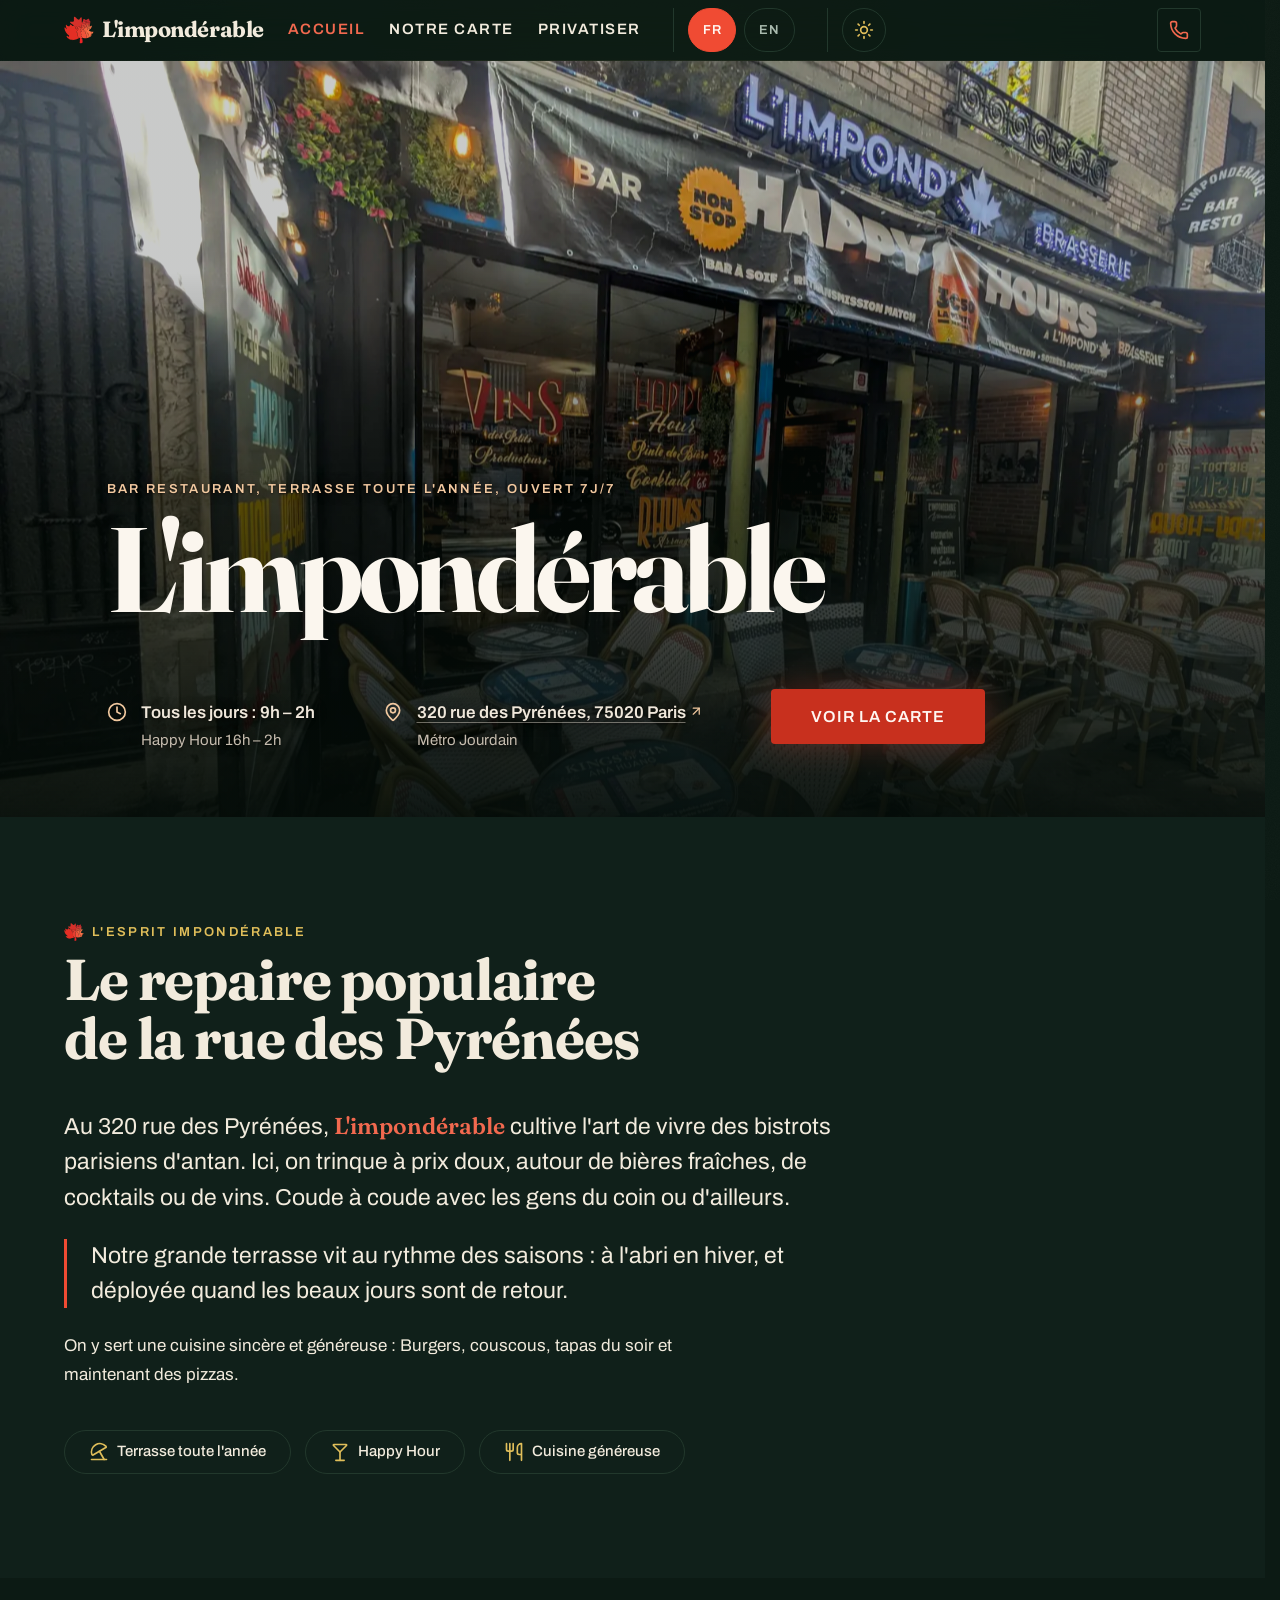
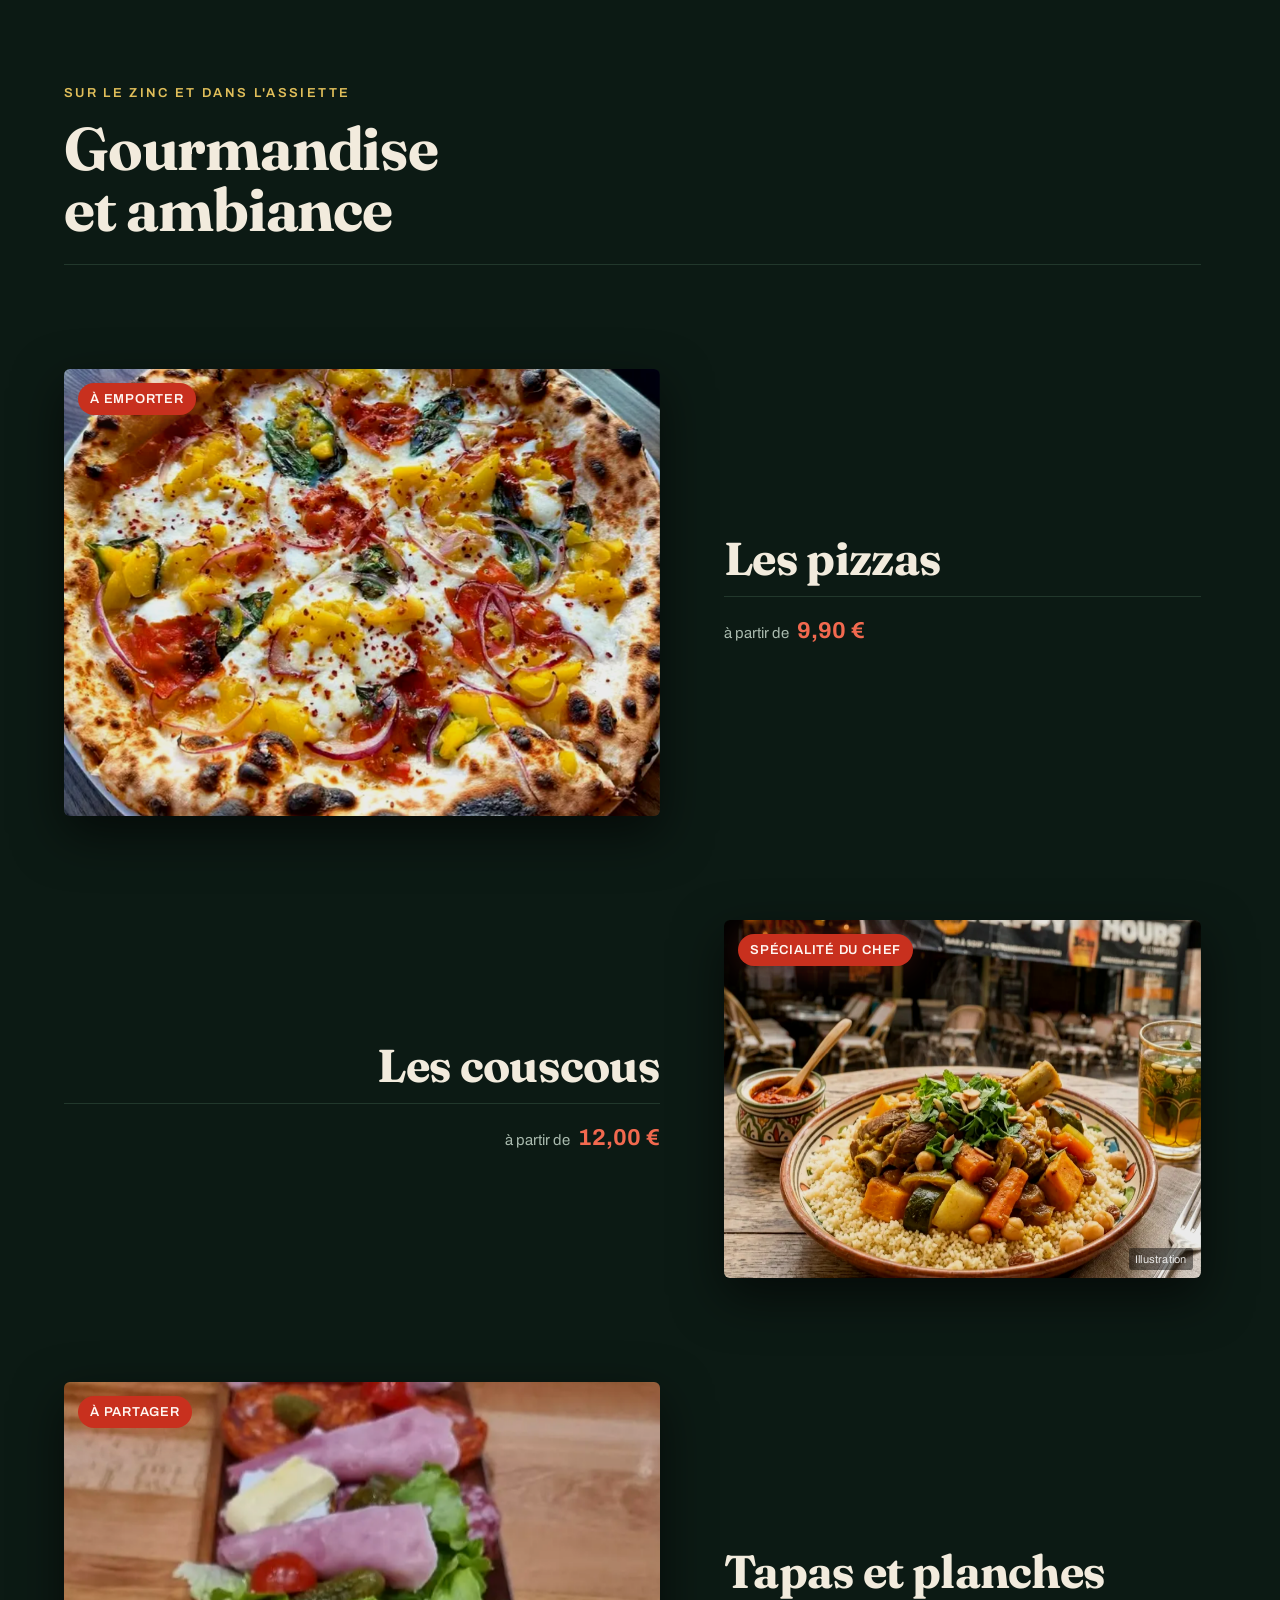
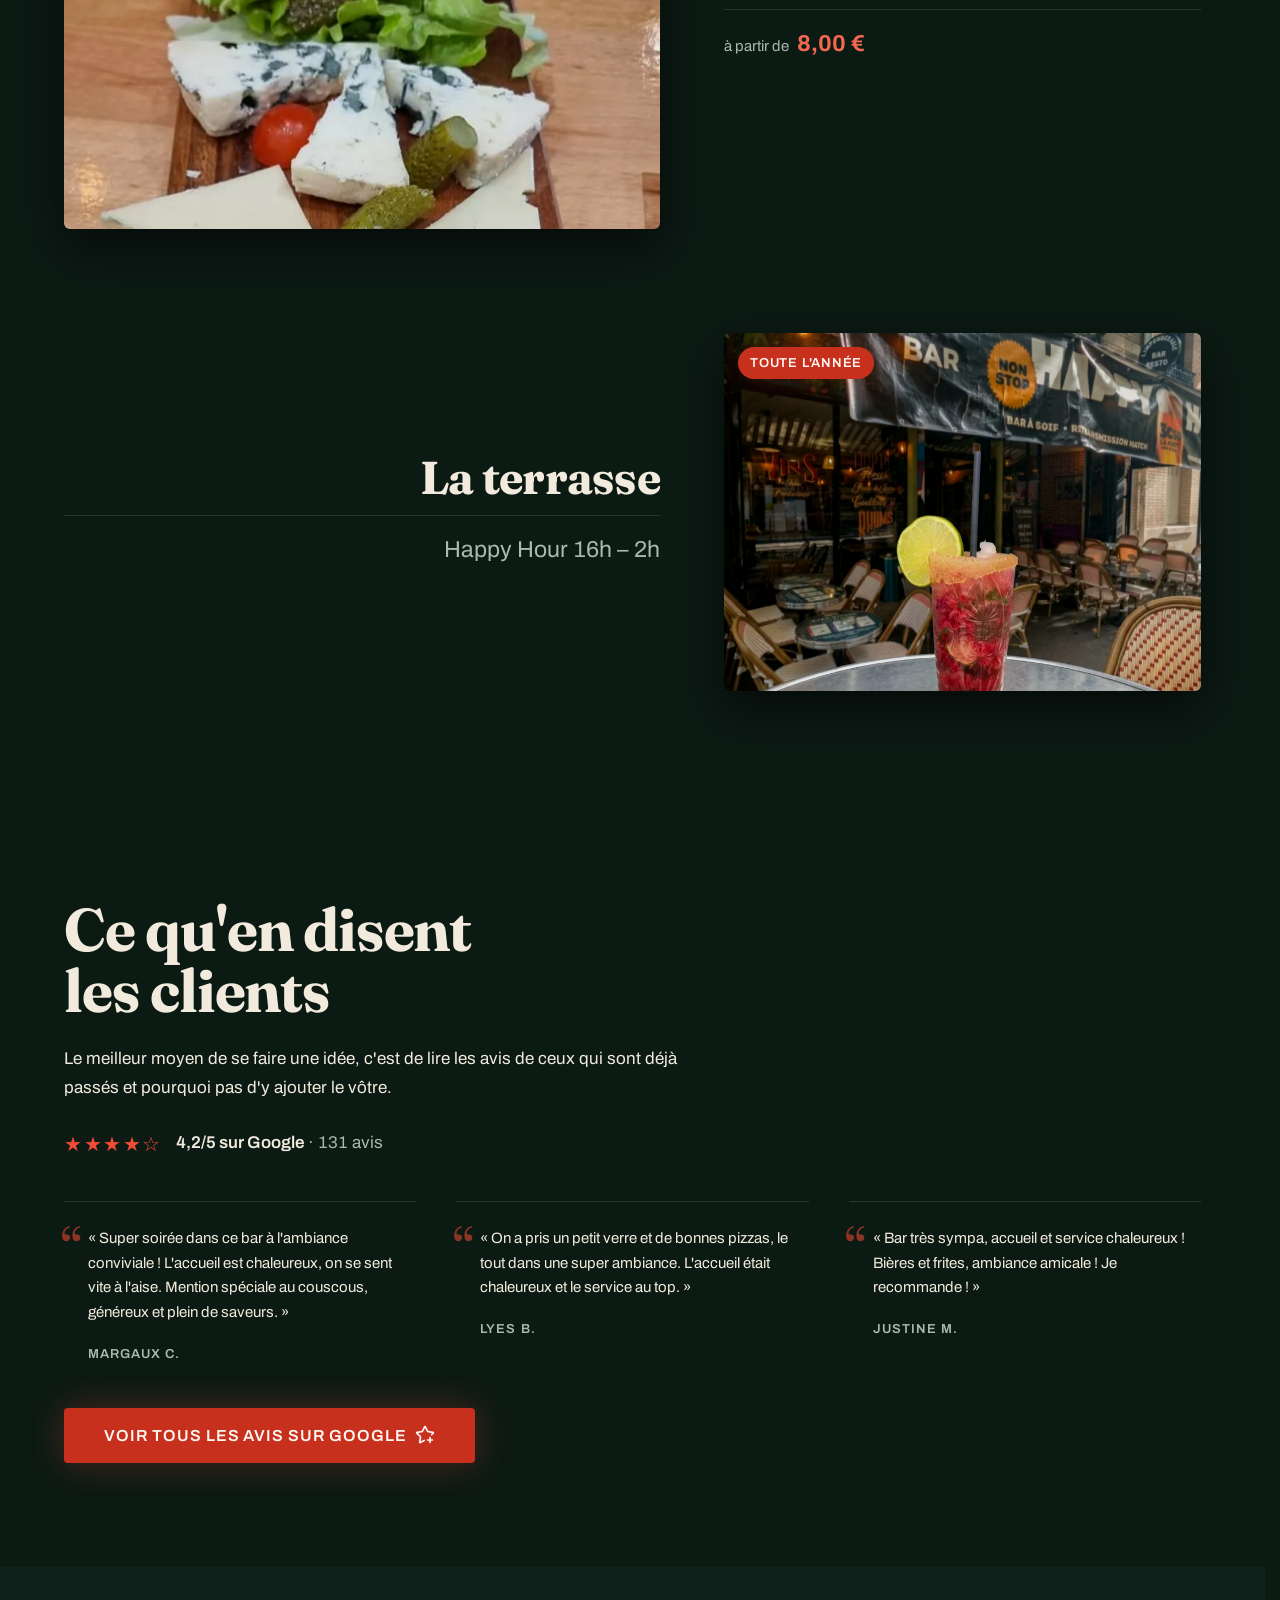
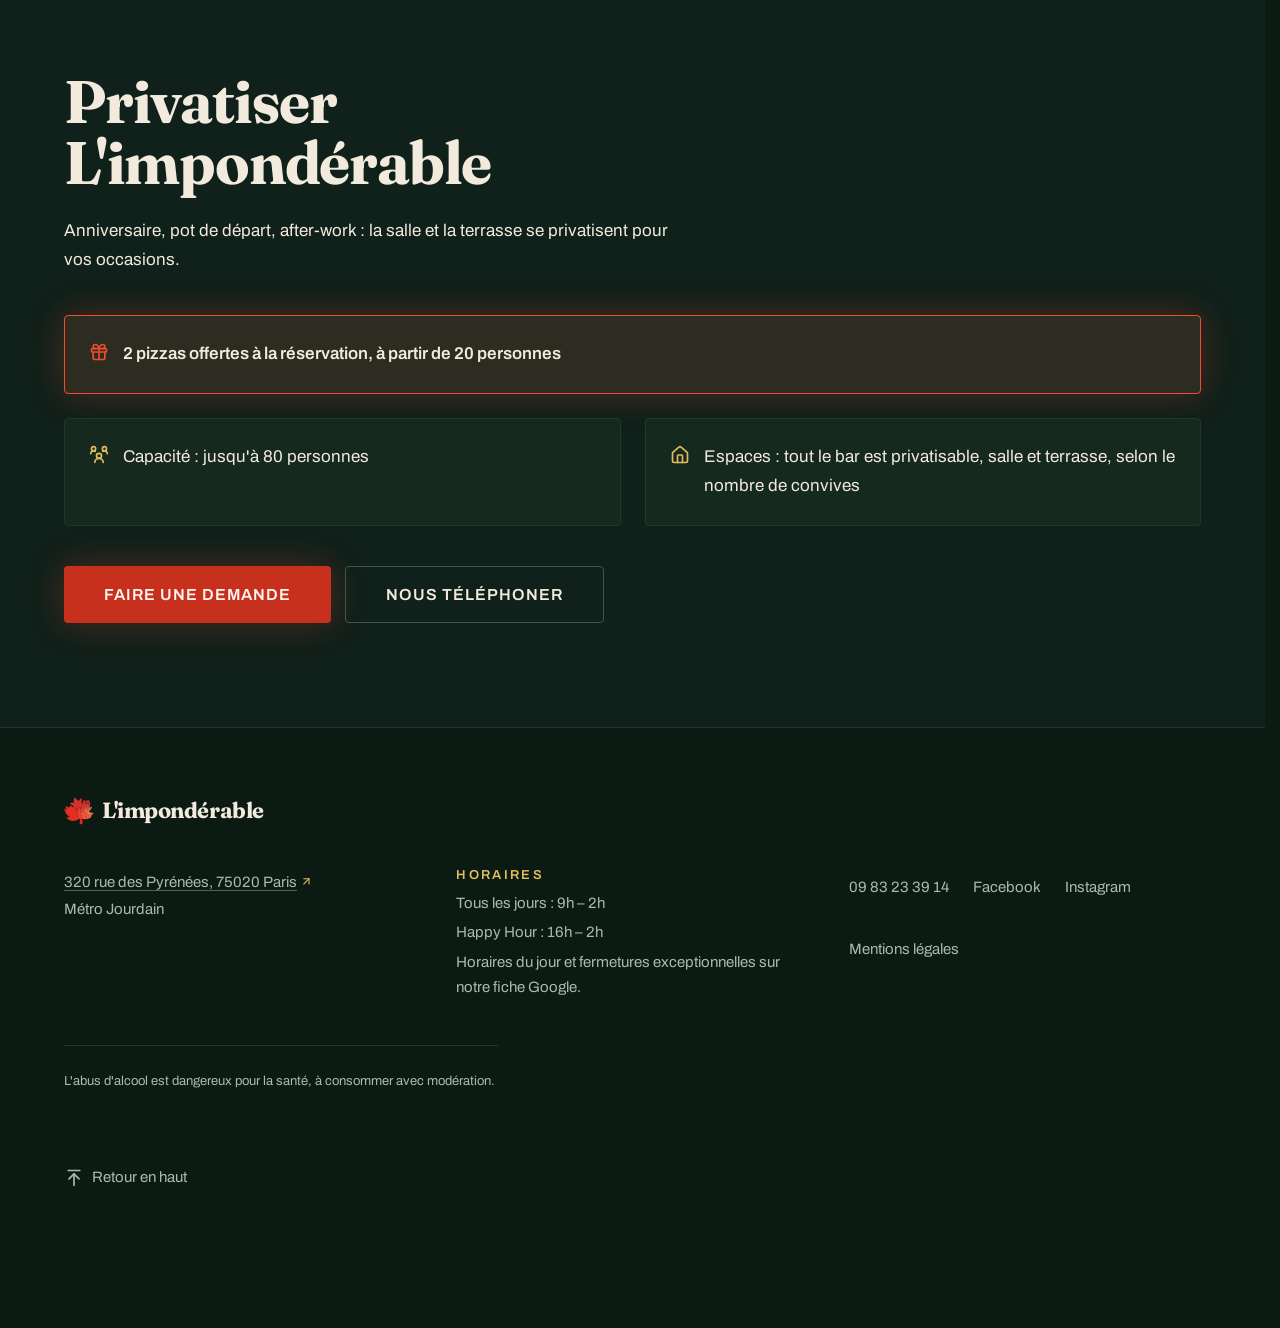
==== commit 061dd5b7: "Adresse cliquable vers l'itinéraire, à la place du lien « Itinéraire » Le lien « Itinéraire », un mo" ====
--- a/index.html
+++ b/index.html
@@ -206,9 +206,8 @@
                     <svg xmlns="http://www.w3.org/2000/svg" aria-hidden="true" viewBox="0 0 24 24" fill="none" stroke="currentColor" stroke-width="2" stroke-linecap="round" stroke-linejoin="round" class="lucide lucide-map-pin"><path d="M20 10c0 4.993-5.539 10.193-7.399 11.799a1 1 0 0 1-1.202 0C9.539 20.193 4 14.993 4 10a8 8 0 0 1 16 0"/><circle cx="12" cy="10" r="3"/></svg>
                 </div>
                 <div class="info-text">
-                    <p>320 rue des Pyrénées, 75020 Paris</p>
+                    <p><a href="https://www.google.com/maps/dir/?api=1&amp;destination=320+rue+des+Pyr%C3%A9n%C3%A9es+75020+Paris" target="_blank" rel="noopener" class="lien-adresse" aria-label="320 rue des Pyrénées, 75020 Paris : itinéraire sur Google Maps (nouvel onglet)" data-i18n-aria-label="adresse_itineraire_aria">320 rue des Pyrénées, <span class="lien-adresse-fin">75020 Paris<svg xmlns="http://www.w3.org/2000/svg" viewBox="0 0 24 24" aria-hidden="true" fill="none" stroke="currentColor" stroke-width="2" stroke-linecap="round" stroke-linejoin="round" class="lucide lucide-arrow-up-right"><path d="M7 7h10v10"/><path d="M7 17 17 7"/></svg></span></a></p>
                     <span data-i18n="hero_metro">Métro Jourdain</span>
-                    <a href="https://www.google.com/maps/dir/?api=1&amp;destination=320+rue+des+Pyr%C3%A9n%C3%A9es+75020+Paris" target="_blank" rel="noopener" class="lien-itineraire" data-i18n="itineraire">Itinéraire</a>
                 </div>
             </div>
                 <a href="tarifs.html" class="cta" data-i18n="hero_cta">Voir la Carte</a>
@@ -366,9 +365,8 @@
         </div>
 
         <address>
-            320 rue des Pyrénées, 75020 Paris<br>
-            <span data-i18n="hero_metro">Métro Jourdain</span><br>
-            <a href="https://www.google.com/maps/dir/?api=1&amp;destination=320+rue+des+Pyr%C3%A9n%C3%A9es+75020+Paris" target="_blank" rel="noopener" class="lien-itineraire" data-i18n="itineraire">Itinéraire</a>
+            <a href="https://www.google.com/maps/dir/?api=1&amp;destination=320+rue+des+Pyr%C3%A9n%C3%A9es+75020+Paris" target="_blank" rel="noopener" class="lien-adresse" aria-label="320 rue des Pyrénées, 75020 Paris : itinéraire sur Google Maps (nouvel onglet)" data-i18n-aria-label="adresse_itineraire_aria">320 rue des Pyrénées, <span class="lien-adresse-fin">75020 Paris<svg xmlns="http://www.w3.org/2000/svg" viewBox="0 0 24 24" aria-hidden="true" fill="none" stroke="currentColor" stroke-width="2" stroke-linecap="round" stroke-linejoin="round" class="lucide lucide-arrow-up-right"><path d="M7 7h10v10"/><path d="M7 17 17 7"/></svg></span></a><br>
+            <span data-i18n="hero_metro">Métro Jourdain</span>
         </address>
 
         <div class="footer-horaires">
--- a/css/style.css
+++ b/css/style.css
@@ -232,7 +232,12 @@
     z-index: 1;
     pointer-events: none;
     opacity: var(--grain-opacite);
-    background-image: url("data:image/svg+xml,%3Csvg xmlns='http://www.w3.org/2000/svg' width='180' height='180'%3E%3Cfilter id='g'%3E%3CfeTurbulence type='fractalNoise' baseFrequency='0.85' numOctaves='3' stitchTiles='stitch'/%3E%3C/filter%3E%3Crect width='180' height='180' filter='url(%23g)'/%3E%3C/svg%3E");
+    /* Texture précalculée (img/grain.webp, 14 Ko). C'était un filtre SVG
+       feTurbulence recalculé à chaque chargement : il retardait le premier
+       affichage d'environ une seconde. Pour la régénérer, capturer en
+       180 × 180, fond transparent, ce SVG : fractalNoise, baseFrequency 0.85,
+       numOctaves 3, stitchTiles stitch. */
+    background-image: url("../img/grain.webp");
 }
 
 /* La nuit, une lueur très diffuse en haut de page : la pièce est éclairée
@@ -723,16 +728,44 @@
     font-weight: 600;
 }
 
-.hero .info-text span {
+.hero .info-text > span {
     display: block;
     font-size: var(--t-petit);
     color: #C5BCAE;
 }
 
-.hero .info-text .lien-itineraire {
+/* L'adresse ouvre l'itinéraire dans Google Maps. Sur téléphone il n'y a
+   pas de survol : le souligné et la flèche restent donc visibles en
+   permanence, ce sont eux qui disent « cliquable ». */
+.lien-adresse {
+    color: inherit;
+    text-decoration: underline;
+    text-decoration-thickness: 1px;
+    text-underline-offset: 0.22em;
+    text-decoration-color: color-mix(in srgb, currentColor 45%, transparent);
+    transition: text-decoration-color 0.2s ease;
+}
+
+.lien-adresse:hover,
+.lien-adresse:focus-visible {
+    text-decoration-color: currentColor;
+}
+
+/* La flèche ne doit jamais partir seule à la ligne. */
+.lien-adresse-fin {
+    white-space: nowrap;
+}
+
+.lien-adresse svg {
     display: inline-block;
-    margin-top: 2px;
-    font-size: var(--t-petit);
+    width: 0.85em;
+    height: 0.85em;
+    margin-left: 0.2em;
+    vertical-align: -0.05em;
+    color: var(--accent-doux);
+}
+
+.hero .lien-adresse svg {
     color: #F2C9A0;
 }
 
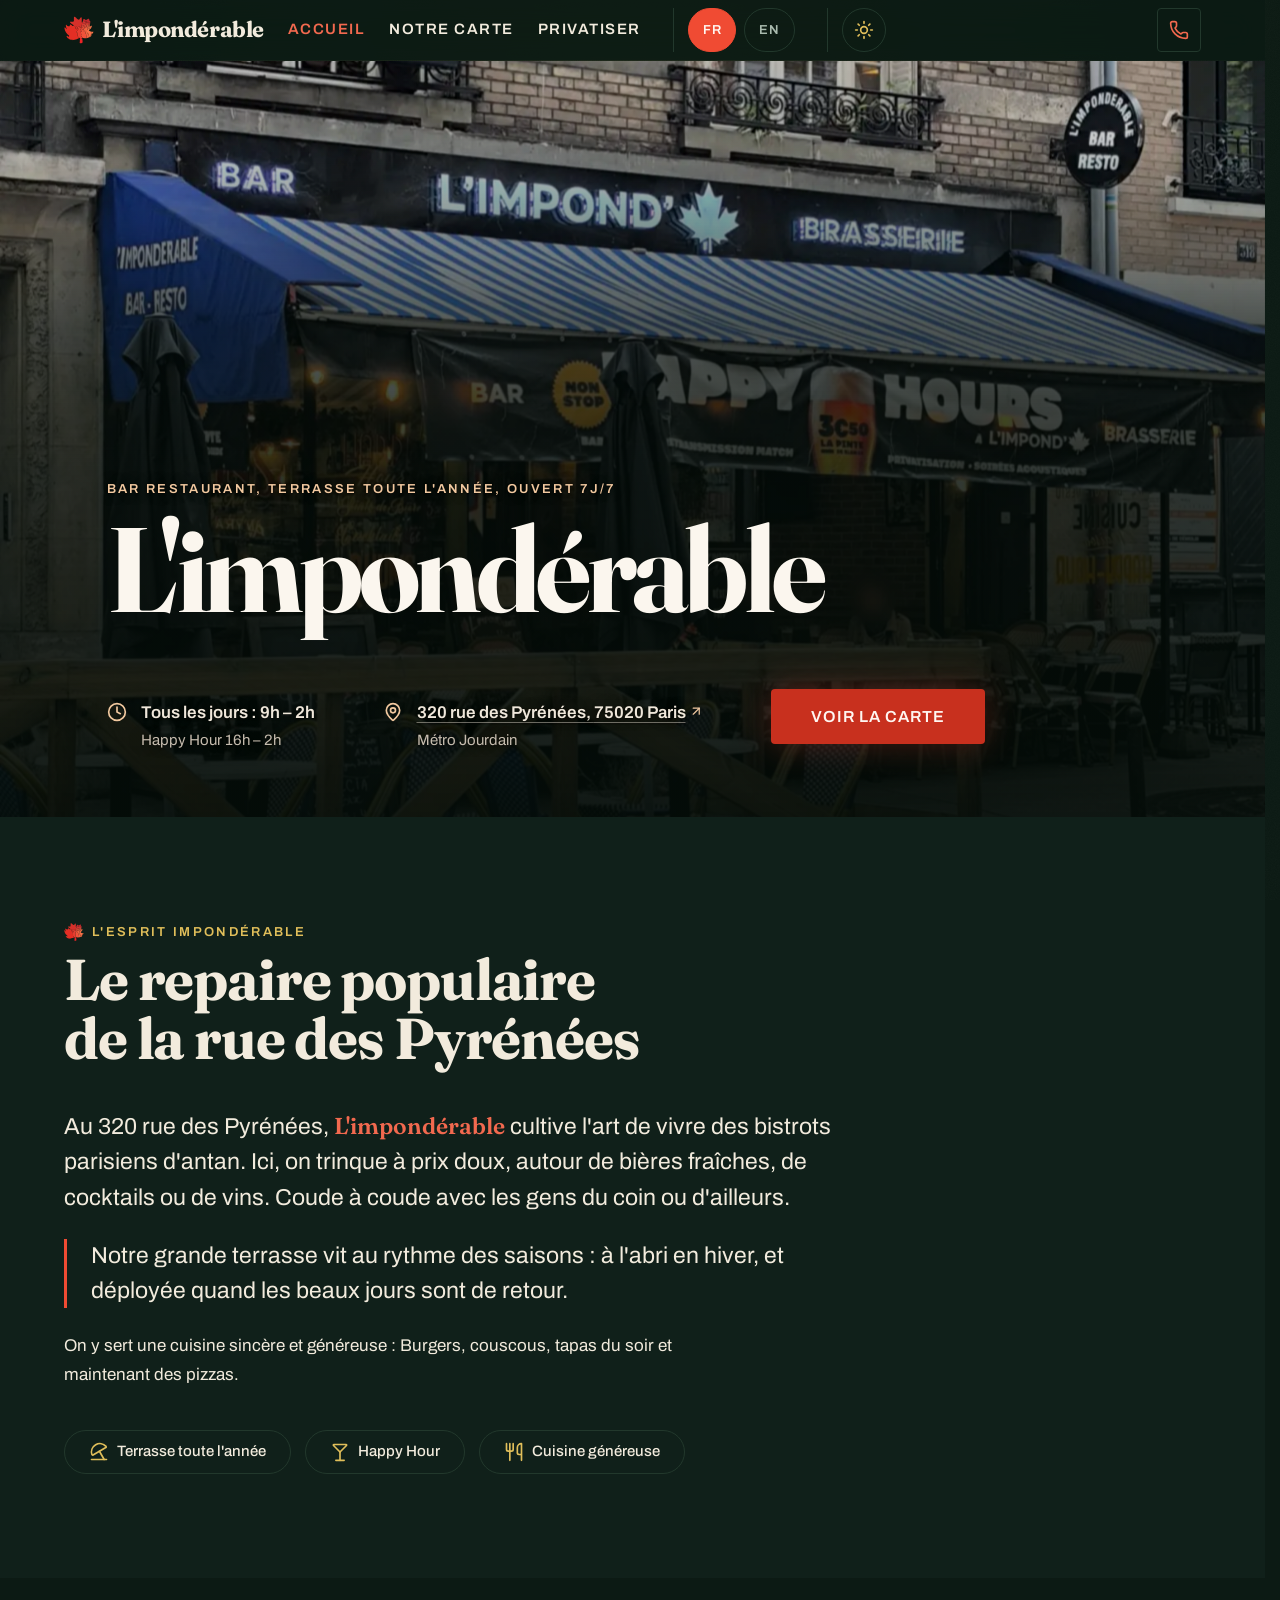
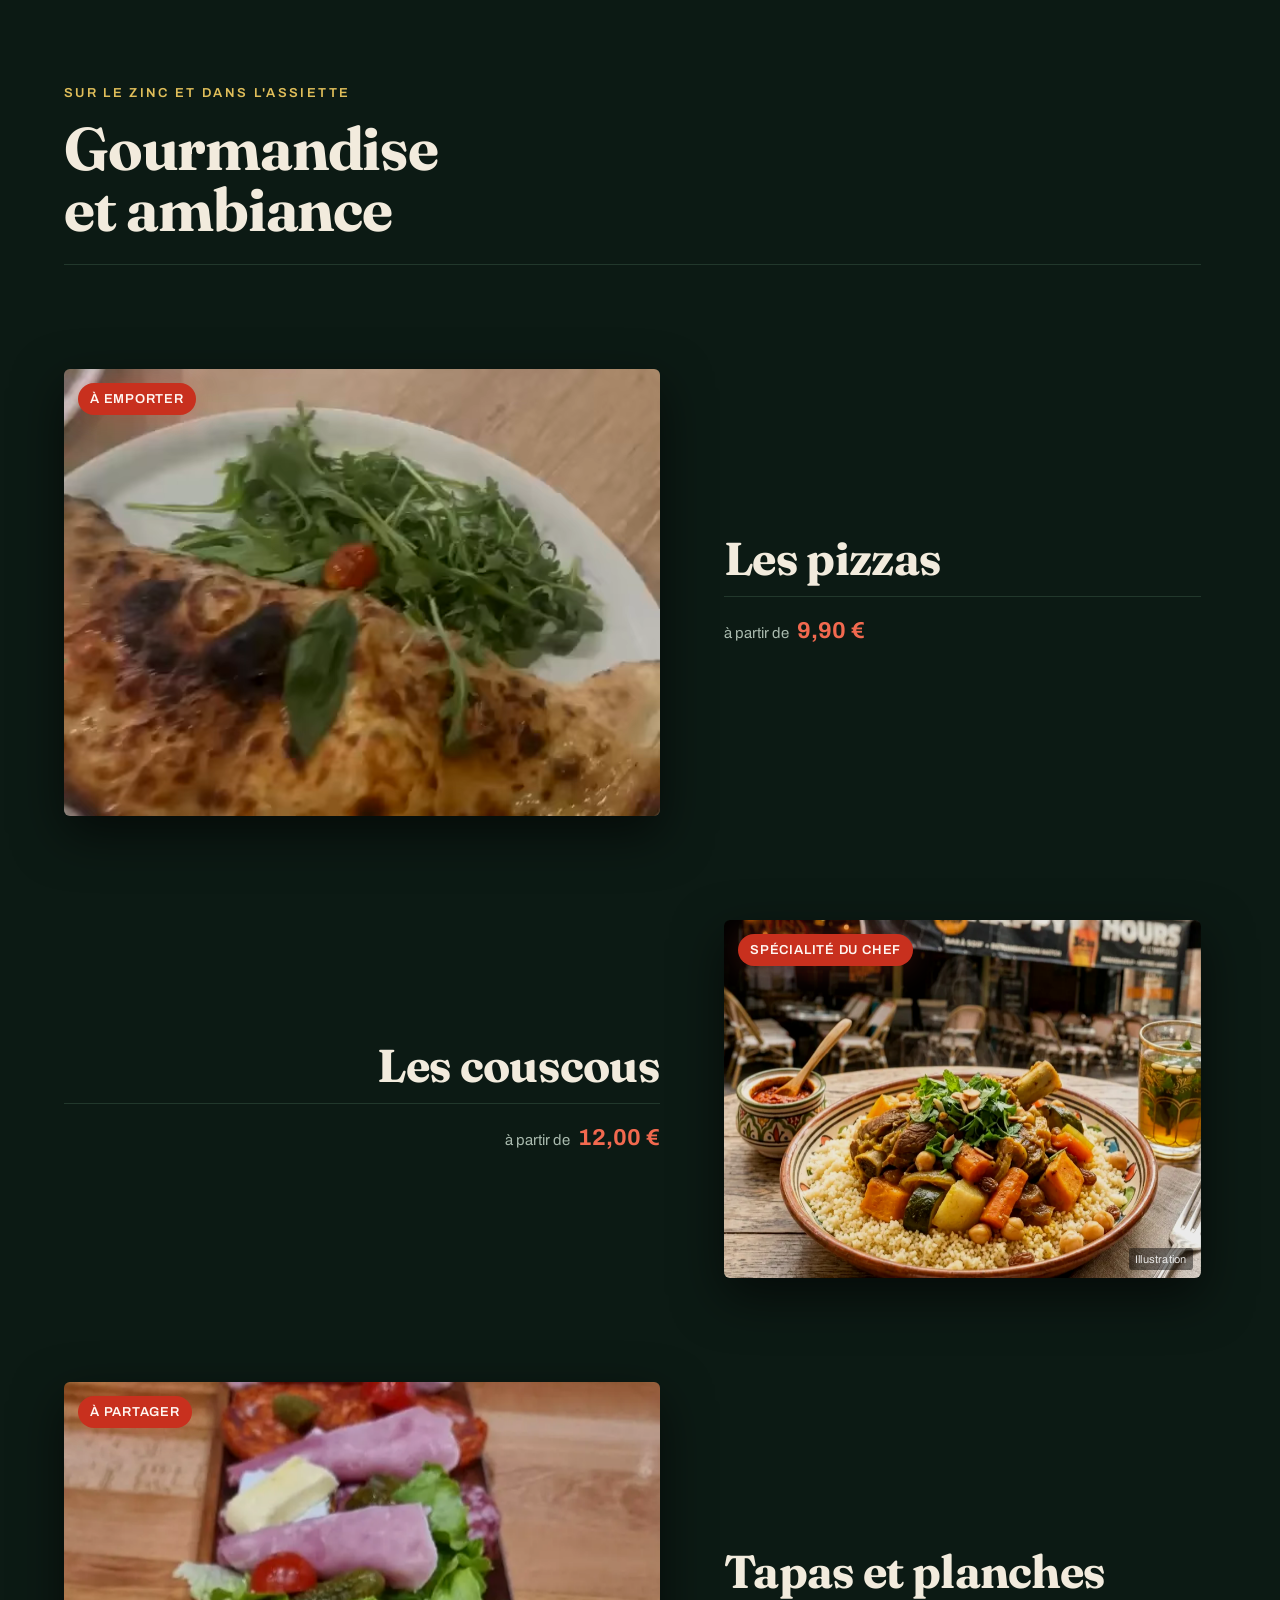
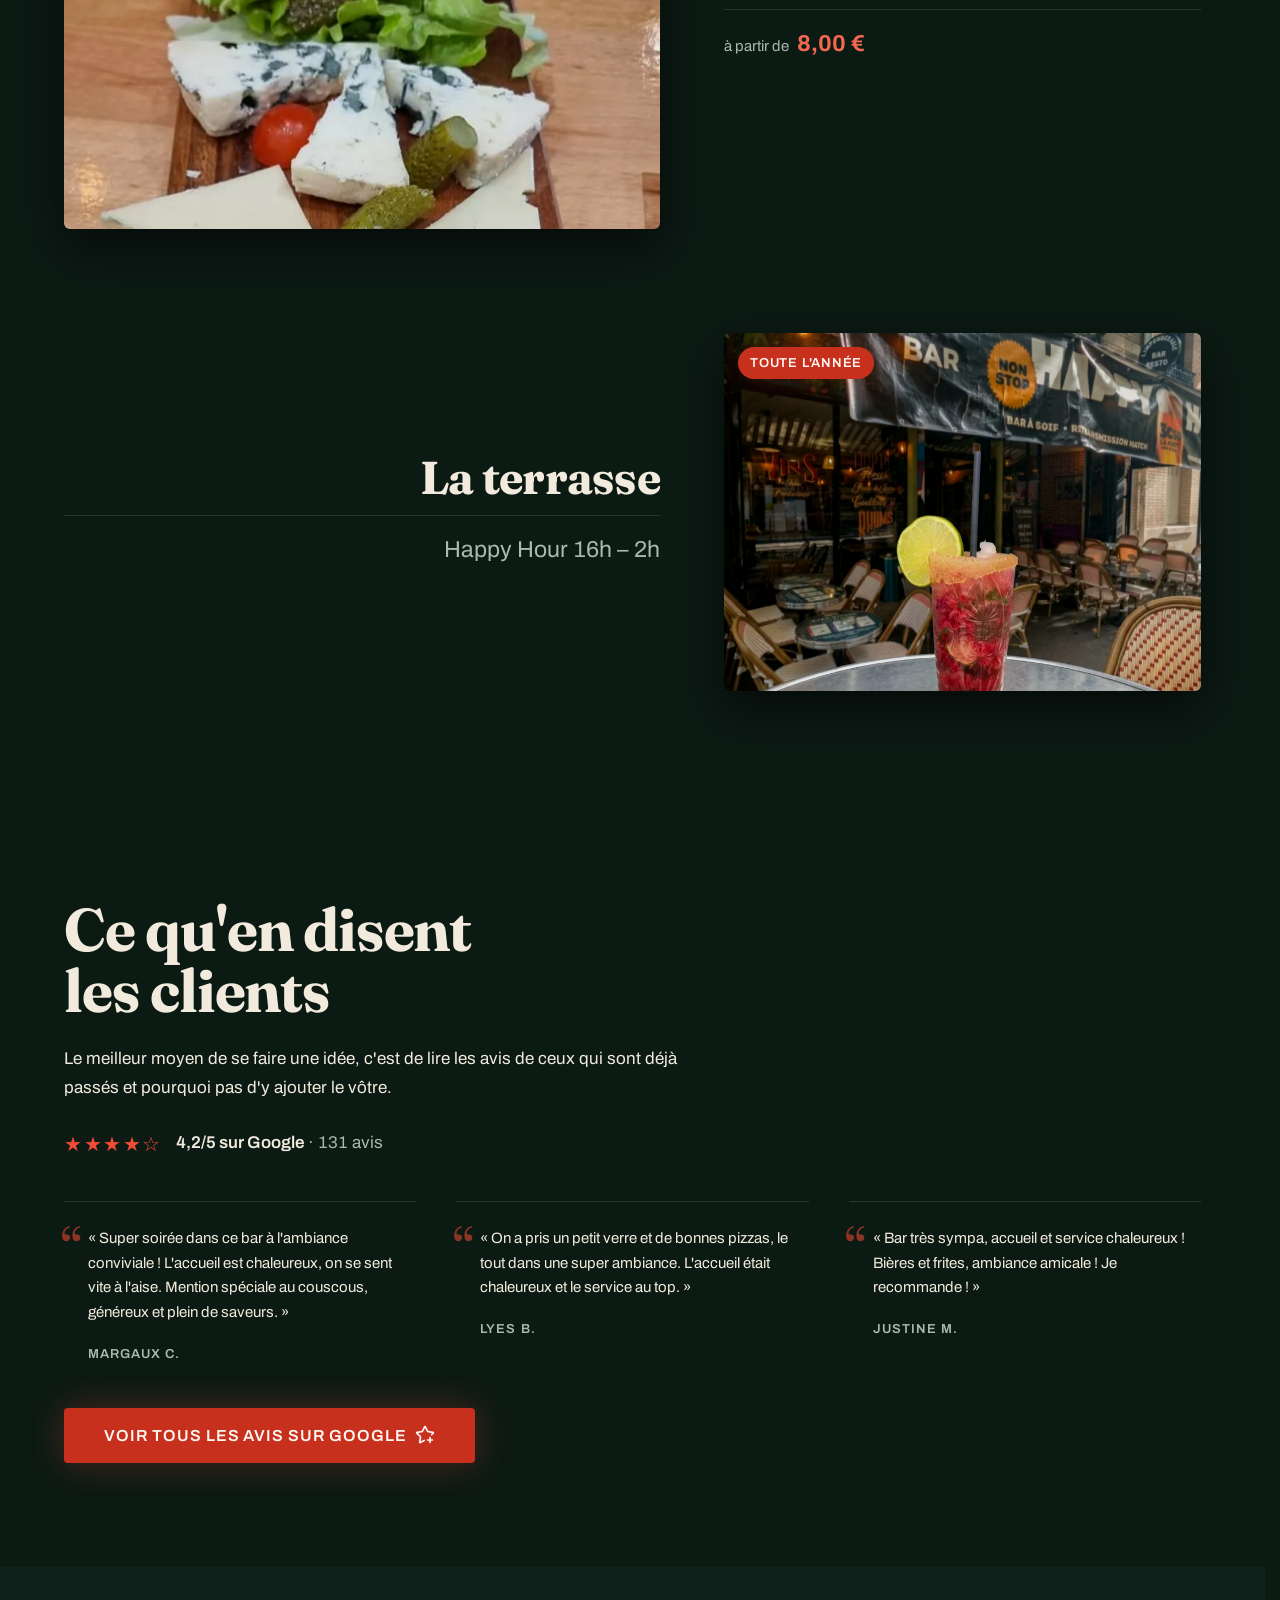
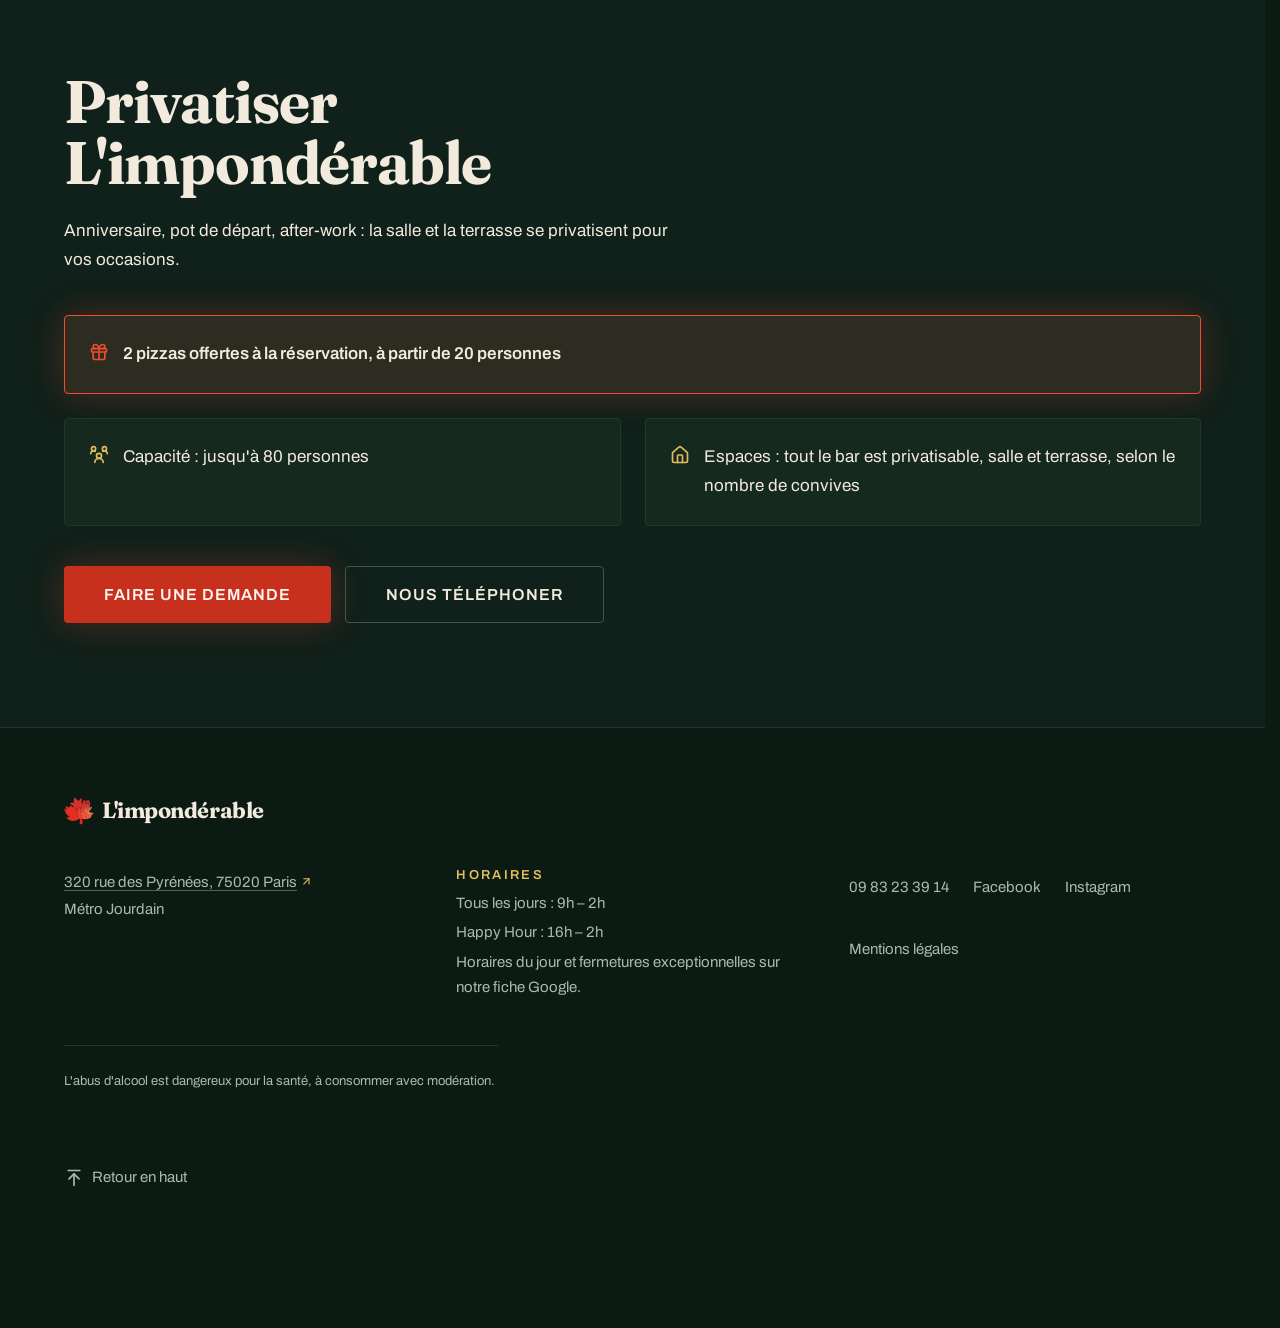
==== commit c9bc83c2: "Nouveau premier écran et vidéo des pizzas Premier écran - photo de la devanture fournie par le géran" ====
--- a/index.html
+++ b/index.html
@@ -29,7 +29,7 @@
     <link rel="preload" href="fonts/fraunces-700.woff2" as="font" type="font/woff2" crossorigin>
     <link rel="preload" href="fonts/archivo-400.woff2" as="font" type="font/woff2" crossorigin>
     <!-- Plus grand élément du premier écran : c'est lui que mesure le LCP. -->
-    <link rel="preload" href="img/terrasse-jour.webp" imagesrcset="img/terrasse-jour-1200.webp 1200w, img/terrasse-jour.webp 1600w" imagesizes="100vw" as="image" fetchpriority="high">
+    <link rel="preload" href="img/devanture.webp" imagesrcset="img/devanture-800.webp 800w, img/devanture-1200.webp 1200w, img/devanture.webp 1530w" imagesizes="100vw" as="image" fetchpriority="high">
     <link rel="stylesheet" href="css/style.css">
     <script src="js/jour-nuit.js"></script>
     <!-- Données structurées (schema.org). Elles ne changent rien à l'affichage :
@@ -54,9 +54,9 @@
                 "logo": "https://TODO-DOMAINE/img/logo.svg",
                 "image": [
                     "https://TODO-DOMAINE/img/partage.jpg",
-                    "https://TODO-DOMAINE/img/terrasse-jour.webp",
+                    "https://TODO-DOMAINE/img/devanture.webp",
                     "https://TODO-DOMAINE/img/bar.webp",
-                    "https://TODO-DOMAINE/img/pizza.webp"
+                    "https://TODO-DOMAINE/img/pizzas-affiche.webp"
                 ],
                 "address": {
                     "@type": "PostalAddress",
@@ -187,7 +187,8 @@
     <main id="contenu" tabindex="-1">
         <section class="hero">
         <div class="hero-media">
-            <img src="img/terrasse-jour.webp" srcset="img/terrasse-jour-1200.webp 1200w, img/terrasse-jour.webp 1600w" sizes="100vw" alt="Devanture et terrasse de L'impondérable, rue des Pyrénées à Paris 20e" data-i18n-alt="hero_photo_alt" width="1600" height="1362" fetchpriority="high">
+            <!-- Photo du gérant ; les visages des deux clients attablés sont floutés (droit à l'image). -->
+            <img src="img/devanture.webp" srcset="img/devanture-800.webp 800w, img/devanture-1200.webp 1200w, img/devanture.webp 1530w" sizes="100vw" alt="Devanture et terrasse de L'impondérable, rue des Pyrénées à Paris 20e" data-i18n-alt="hero_photo_alt" width="1530" height="1750" fetchpriority="high">
         </div>
         <div class="hero-content">
             <p class="eyebrow" data-i18n="hero_eyebrow">Bar restaurant, terrasse toute l'année, ouvert 7j/7</p>
@@ -254,7 +255,14 @@
             </div>
             <div class="card">
                 <div class="card-media">
-                    <img src="img/pizza.webp" alt="Pizza cuite au four, garnie de mozzarella, salami, poivrons et oignons rouges" data-i18n-alt="ambiance_pizzas_alt" width="900" height="675" loading="lazy" decoding="async">
+                    <!-- Vidéo sans son, en boucle, lancée par js/animations.js quand la
+                         carte arrive à l'écran (preload="none" : rien n'est téléchargé
+                         avant). Sans JavaScript ou avec animations réduites, l'affiche
+                         reste affichée seule. -->
+                    <video class="video-ambiance" muted loop playsinline preload="none" poster="img/pizzas-affiche.webp" width="576" height="432" aria-label="Calzone et pizza Regina servies à L'impondérable" data-i18n-aria-label="ambiance_pizzas_video_aria">
+                        <source src="video/pizzas.webm" type="video/webm">
+                        <source src="video/pizzas.mp4" type="video/mp4">
+                    </video>
                     <span class="tag-picture" data-i18n="ambiance_pizzas_tag">À emporter</span>
                 </div>
                 <div class="card-body">
--- a/css/style.css
+++ b/css/style.css
@@ -100,7 +100,7 @@
     --ombre-bloc: 0 1px 2px rgba(30, 25, 19, 0.05), 0 4px 14px rgba(30, 25, 19, 0.06);
     --lueur: none;
     --grain-opacite: 0.05;
-    --voile-photo: linear-gradient(to top, rgba(18, 14, 10, 0.92) 0%, rgba(18, 14, 10, 0.68) 45%, rgba(18, 14, 10, 0.12) 75%);
+    --voile-photo: linear-gradient(to top, rgba(18, 14, 10, 0.92) 0%, rgba(18, 14, 10, 0.78) 45%, rgba(18, 14, 10, 0.66) 65%, rgba(18, 14, 10, 0.12) 90%);
     --photo-filtre: none;
 
     color-scheme: light;
@@ -131,7 +131,7 @@
     --ombre-bloc: none;
     --lueur: 0 0 34px rgba(240, 75, 51, 0.28);
     --grain-opacite: 0.028;
-    --voile-photo: linear-gradient(to top, rgba(4, 12, 8, 0.94) 0%, rgba(4, 12, 8, 0.6) 40%, rgba(4, 12, 8, 0.15) 72%);
+    --voile-photo: linear-gradient(to top, rgba(4, 12, 8, 0.94) 0%, rgba(4, 12, 8, 0.8) 45%, rgba(4, 12, 8, 0.66) 65%, rgba(4, 12, 8, 0.15) 90%);
     --photo-filtre: contrast(1.08) saturate(1.05) brightness(0.92);
 
     color-scheme: dark;
@@ -669,8 +669,9 @@
     width: 100%;
     height: 100%;
     object-fit: cover;
-    /* Cadrage remonté : garde l'enseigne « L'IMPOND' » dans le champ. */
-    object-position: center 15%;
+    /* Photo verticale : sur écran large, seule une bande horizontale est
+       visible. Centrée, elle va de l'enseigne « L'IMPOND' » à la terrasse. */
+    object-position: center 50%;
     filter: var(--photo-filtre);
 }
 
@@ -883,7 +884,9 @@
     box-shadow: var(--ombre-photo);
 }
 
-.card-media img {
+.card-media img,
+.card-media video {
+    display: block;
     width: 100%;
     height: 100%;
     object-fit: cover;
@@ -891,12 +894,13 @@
     transition: transform 0.7s cubic-bezier(0.22, 1, 0.36, 1);
 }
 
-.card:hover .card-media img {
+.card:hover .card-media img,
+.card:hover .card-media video {
     transform: scale(1.04);
 }
 
 /* Emplacement encore sans photo : une trame discrète plutôt qu'un trou. */
-.card-media:not(:has(img)) {
+.card-media:not(:has(img, video)) {
     background-image: repeating-linear-gradient(
         135deg,
         var(--fond-carte),
@@ -906,7 +910,7 @@
     );
 }
 
-.card-media:not(:has(img))::after {
+.card-media:not(:has(img, video))::after {
     content: "Photo à venir";
     position: absolute;
     inset: 0;
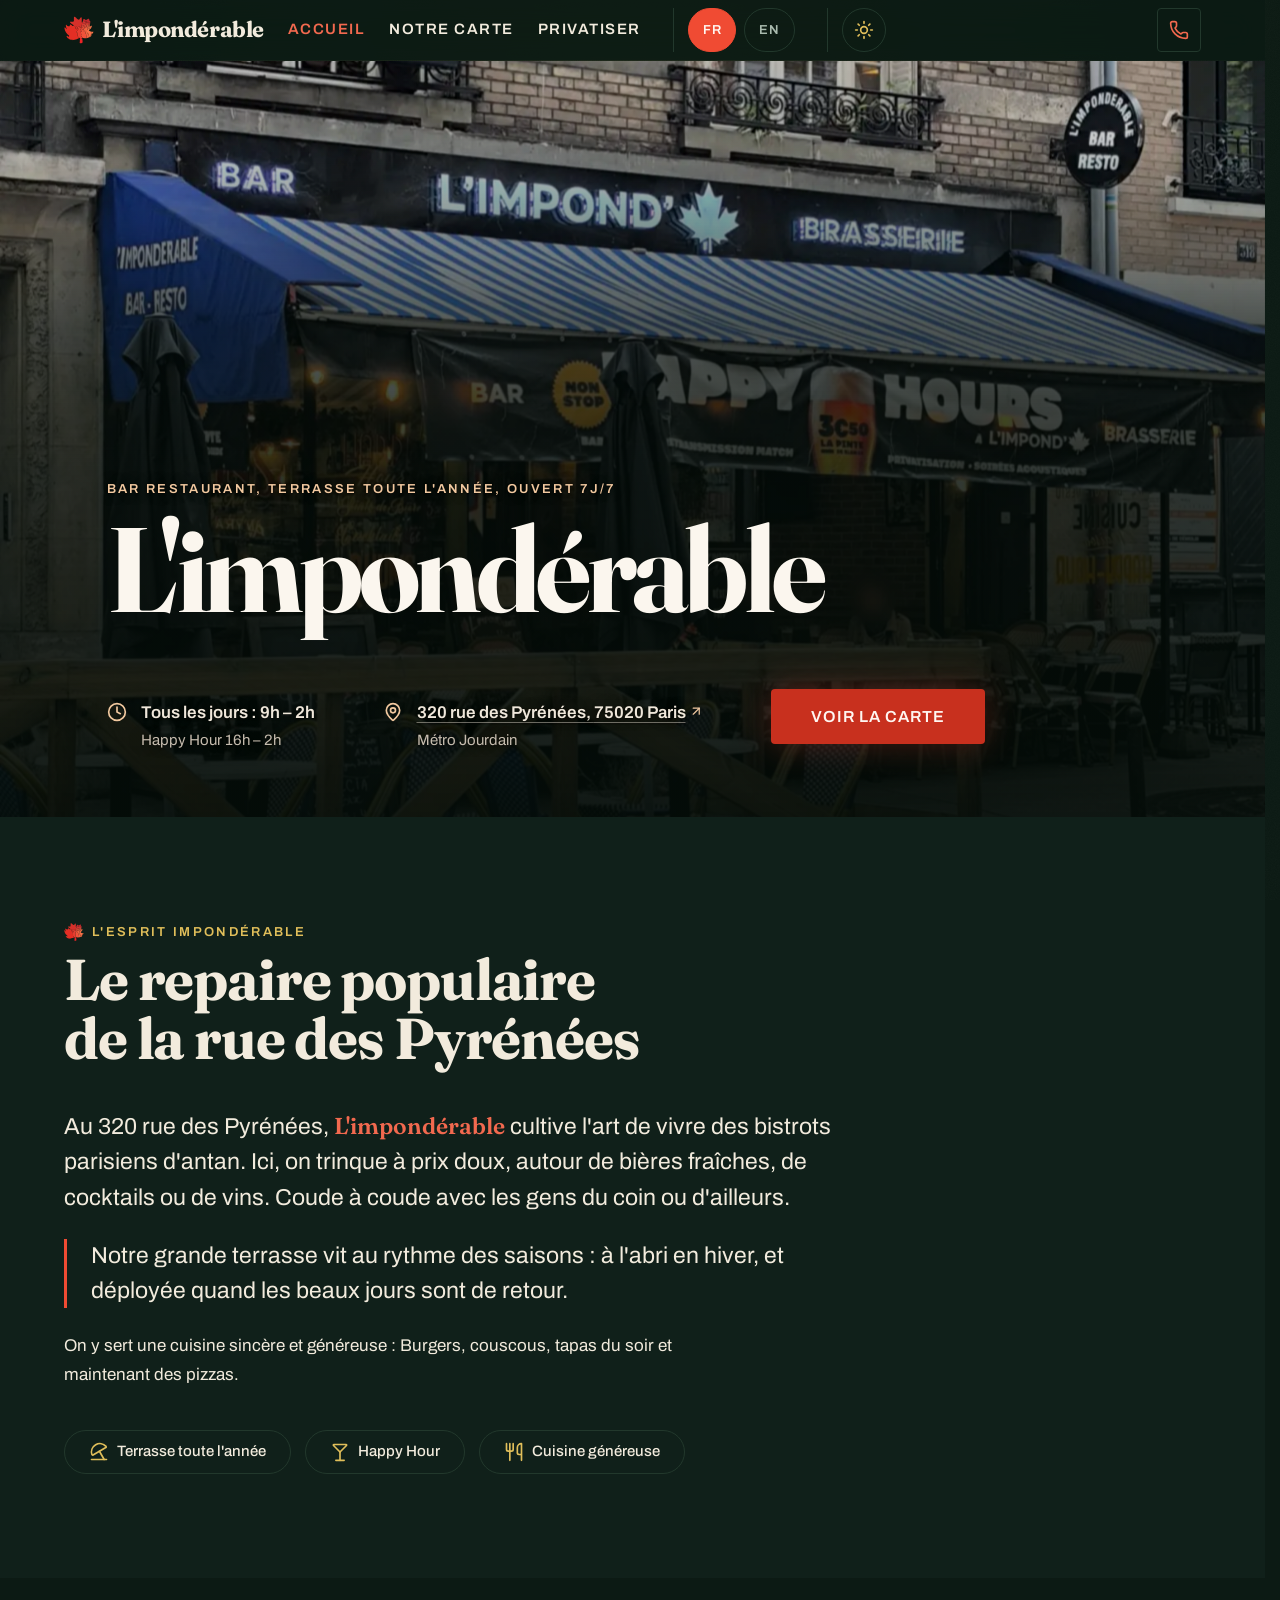
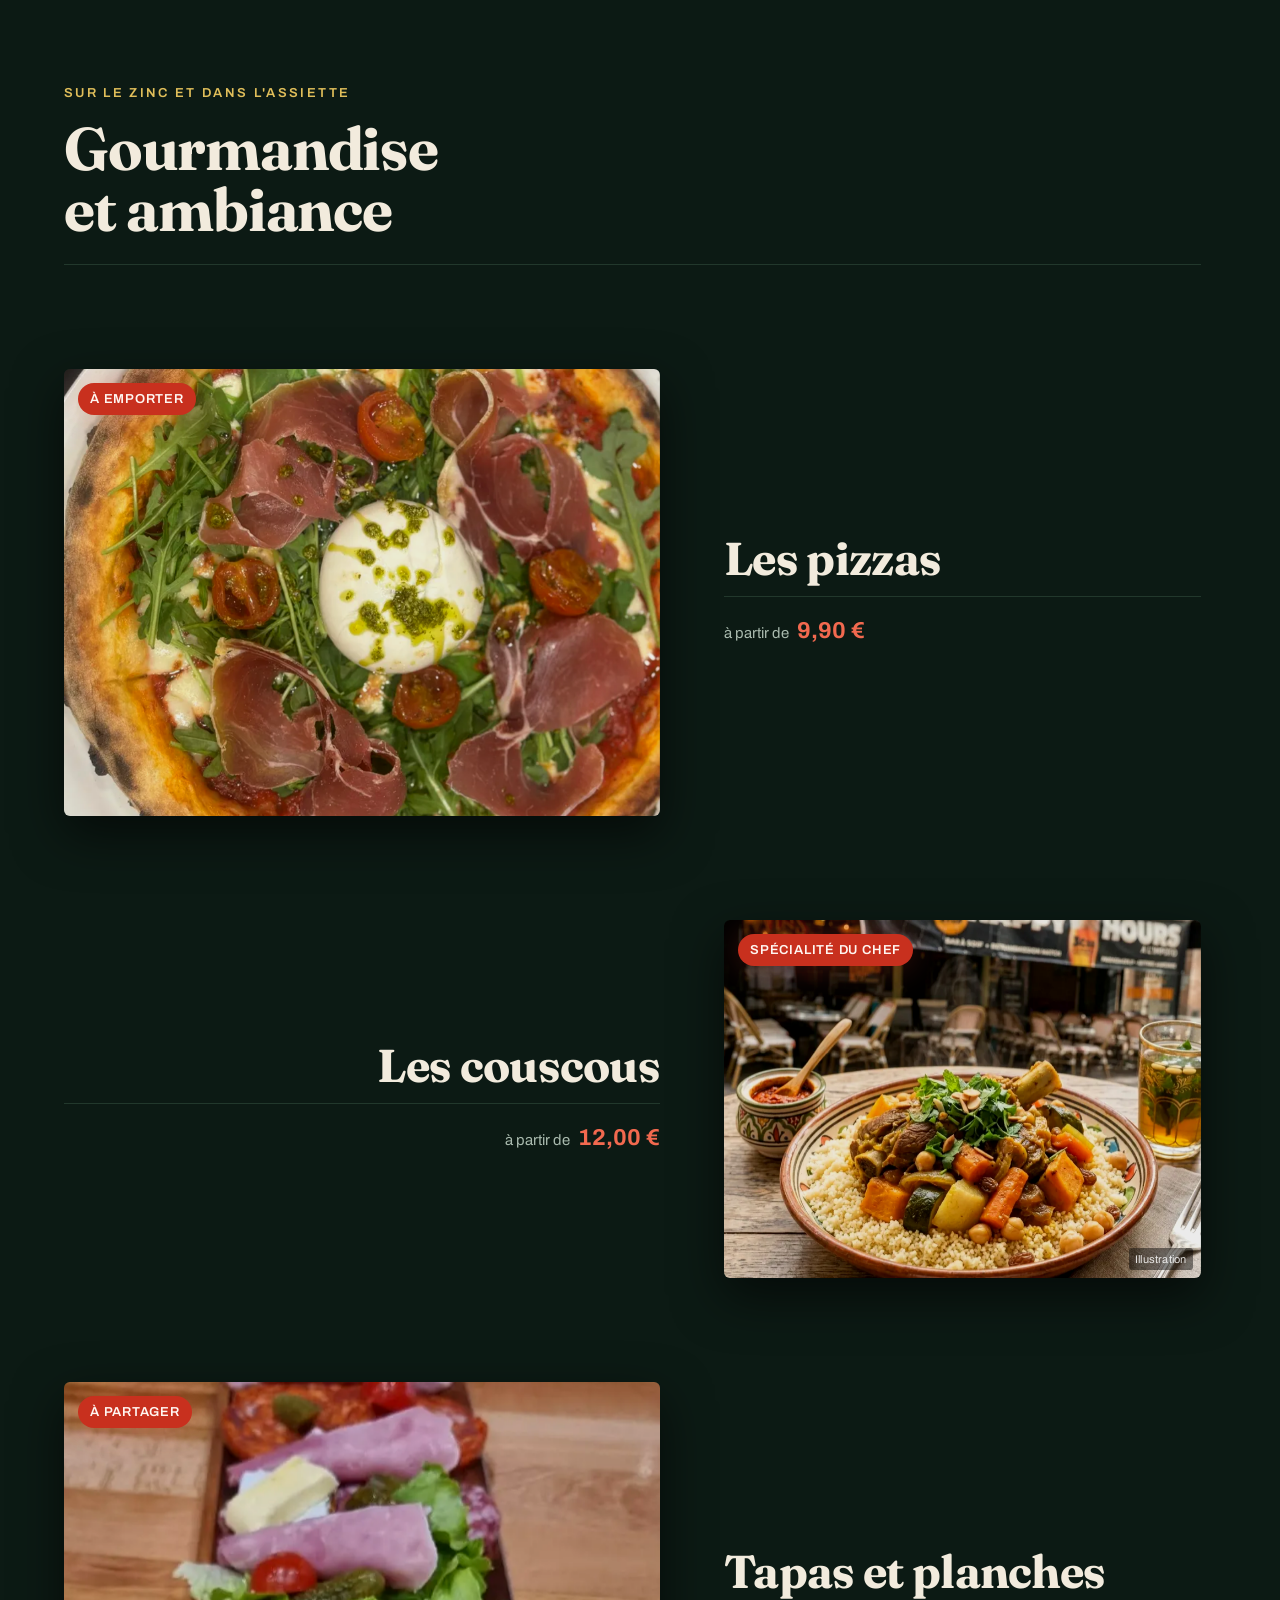
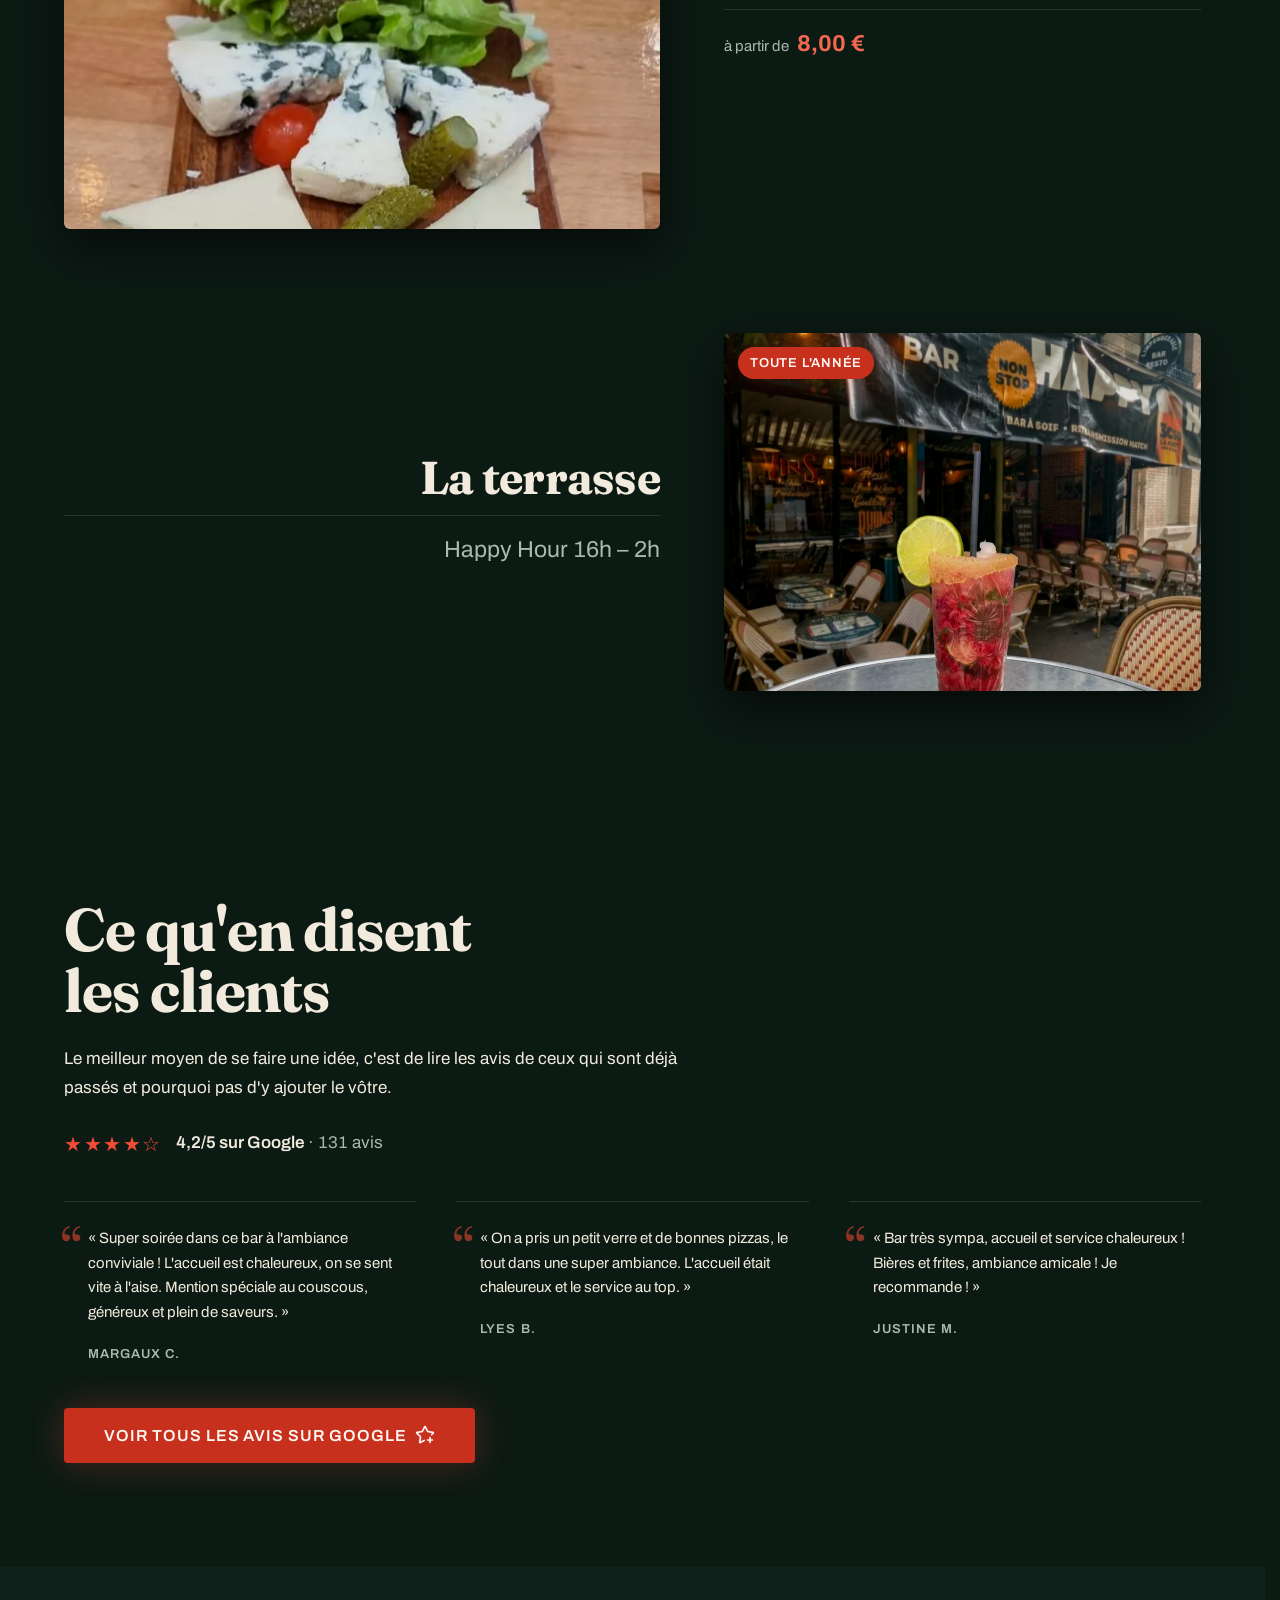
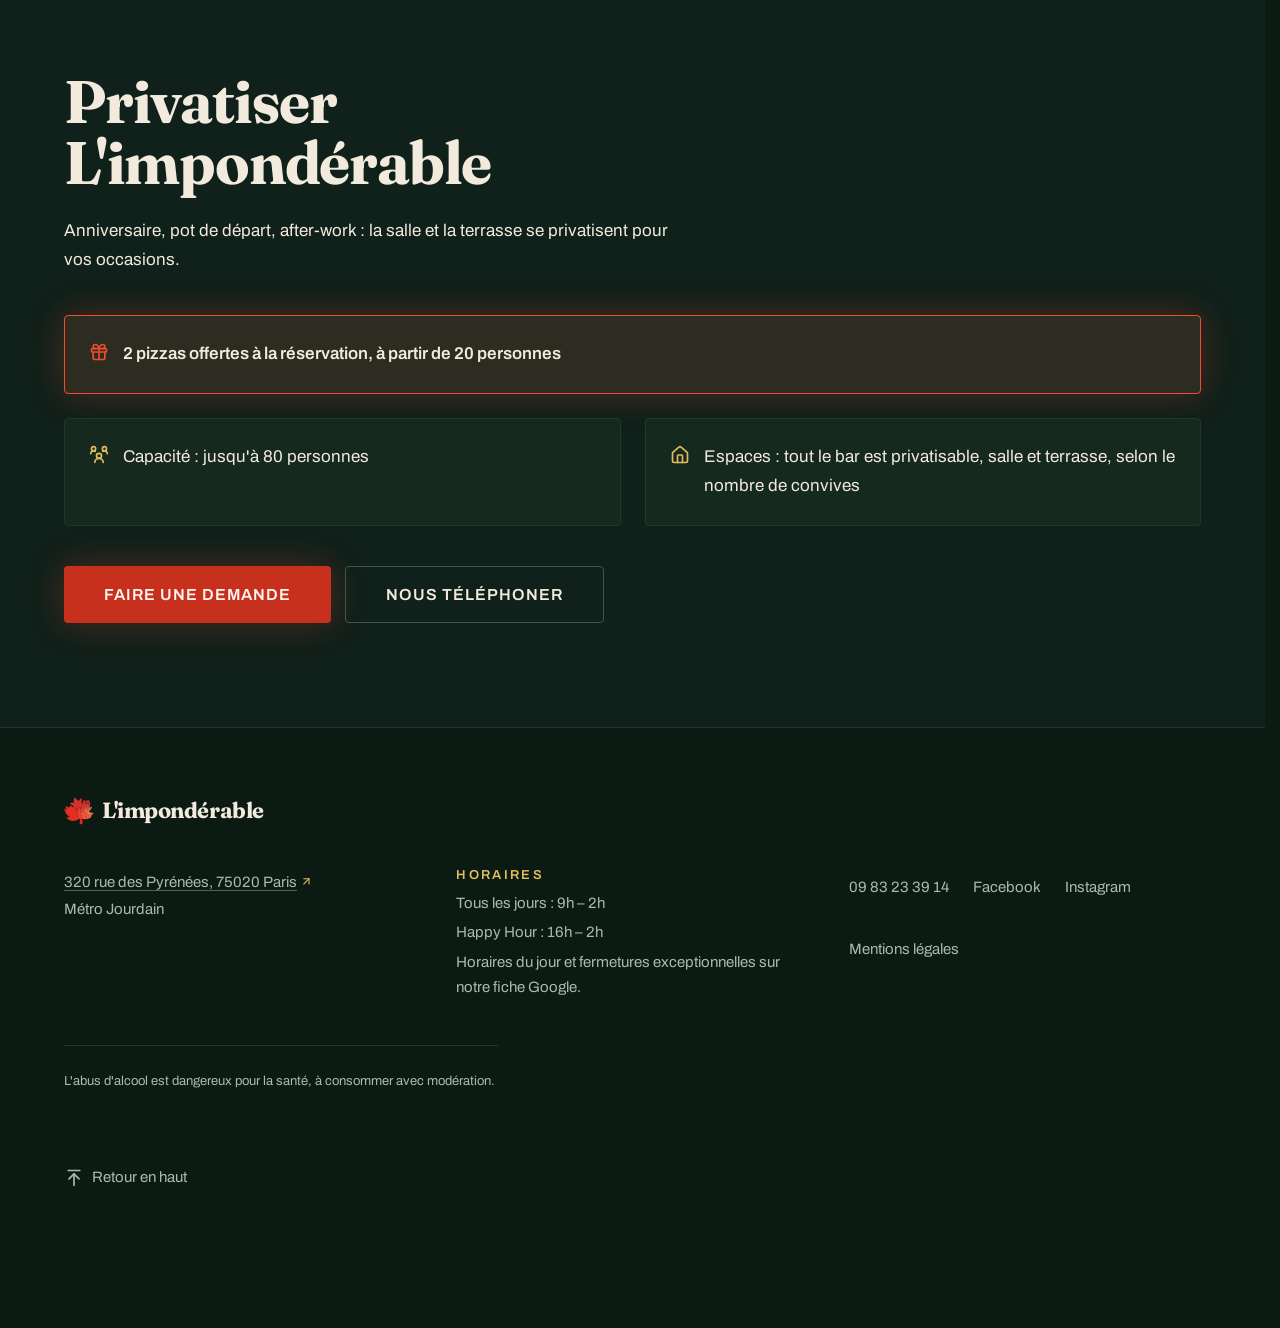
==== commit edf7ffae: "Photo de la pizza Buffala à la place de la vidéo des pizzas La vidéo ne démarrait pas sur tous les t" ====
--- a/index.html
+++ b/index.html
@@ -56,7 +56,7 @@
                     "https://TODO-DOMAINE/img/partage.jpg",
                     "https://TODO-DOMAINE/img/devanture.webp",
                     "https://TODO-DOMAINE/img/bar.webp",
-                    "https://TODO-DOMAINE/img/pizzas-affiche.webp"
+                    "https://TODO-DOMAINE/img/pizza-buffala.webp"
                 ],
                 "address": {
                     "@type": "PostalAddress",
@@ -255,14 +255,7 @@
             </div>
             <div class="card">
                 <div class="card-media">
-                    <!-- Vidéo sans son, en boucle, lancée par js/animations.js quand la
-                         carte arrive à l'écran (preload="none" : rien n'est téléchargé
-                         avant). Sans JavaScript ou avec animations réduites, l'affiche
-                         reste affichée seule. -->
-                    <video class="video-ambiance" muted loop playsinline preload="none" poster="img/pizzas-affiche.webp" width="576" height="432" aria-label="Calzone et pizza Regina servies à L'impondérable" data-i18n-aria-label="ambiance_pizzas_video_aria">
-                        <source src="video/pizzas.webm" type="video/webm">
-                        <source src="video/pizzas.mp4" type="video/mp4">
-                    </video>
+                    <img src="img/pizza-buffala.webp" alt="Pizza Buffala de L'impondérable : burrata au pesto, jambon cru, roquette et tomates cerises" data-i18n-alt="ambiance_pizzas_alt" width="1000" height="750" loading="lazy" decoding="async">
                     <span class="tag-picture" data-i18n="ambiance_pizzas_tag">À emporter</span>
                 </div>
                 <div class="card-body">
--- a/css/style.css
+++ b/css/style.css
@@ -884,8 +884,7 @@
     box-shadow: var(--ombre-photo);
 }
 
-.card-media img,
-.card-media video {
+.card-media img {
     display: block;
     width: 100%;
     height: 100%;
@@ -894,13 +893,12 @@
     transition: transform 0.7s cubic-bezier(0.22, 1, 0.36, 1);
 }
 
-.card:hover .card-media img,
-.card:hover .card-media video {
+.card:hover .card-media img {
     transform: scale(1.04);
 }
 
 /* Emplacement encore sans photo : une trame discrète plutôt qu'un trou. */
-.card-media:not(:has(img, video)) {
+.card-media:not(:has(img)) {
     background-image: repeating-linear-gradient(
         135deg,
         var(--fond-carte),
@@ -910,7 +908,7 @@
     );
 }
 
-.card-media:not(:has(img, video))::after {
+.card-media:not(:has(img))::after {
     content: "Photo à venir";
     position: absolute;
     inset: 0;
